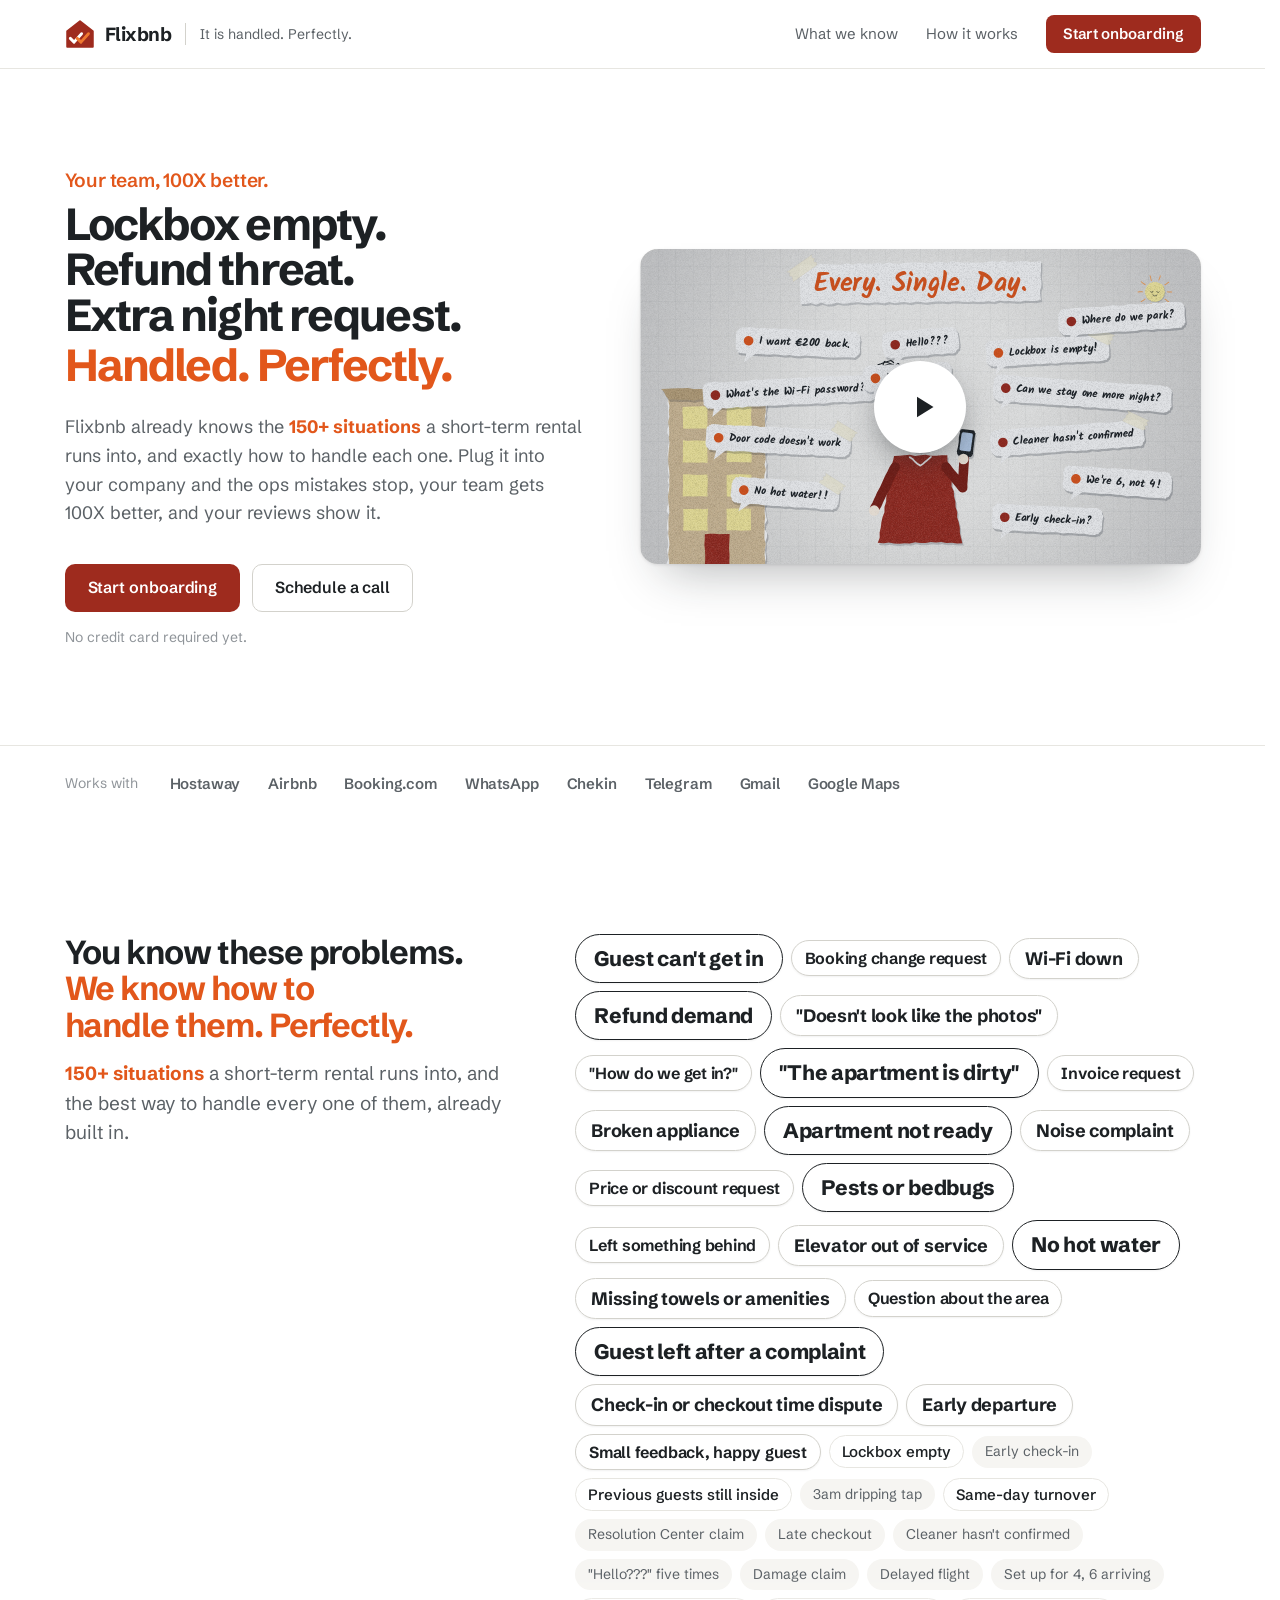
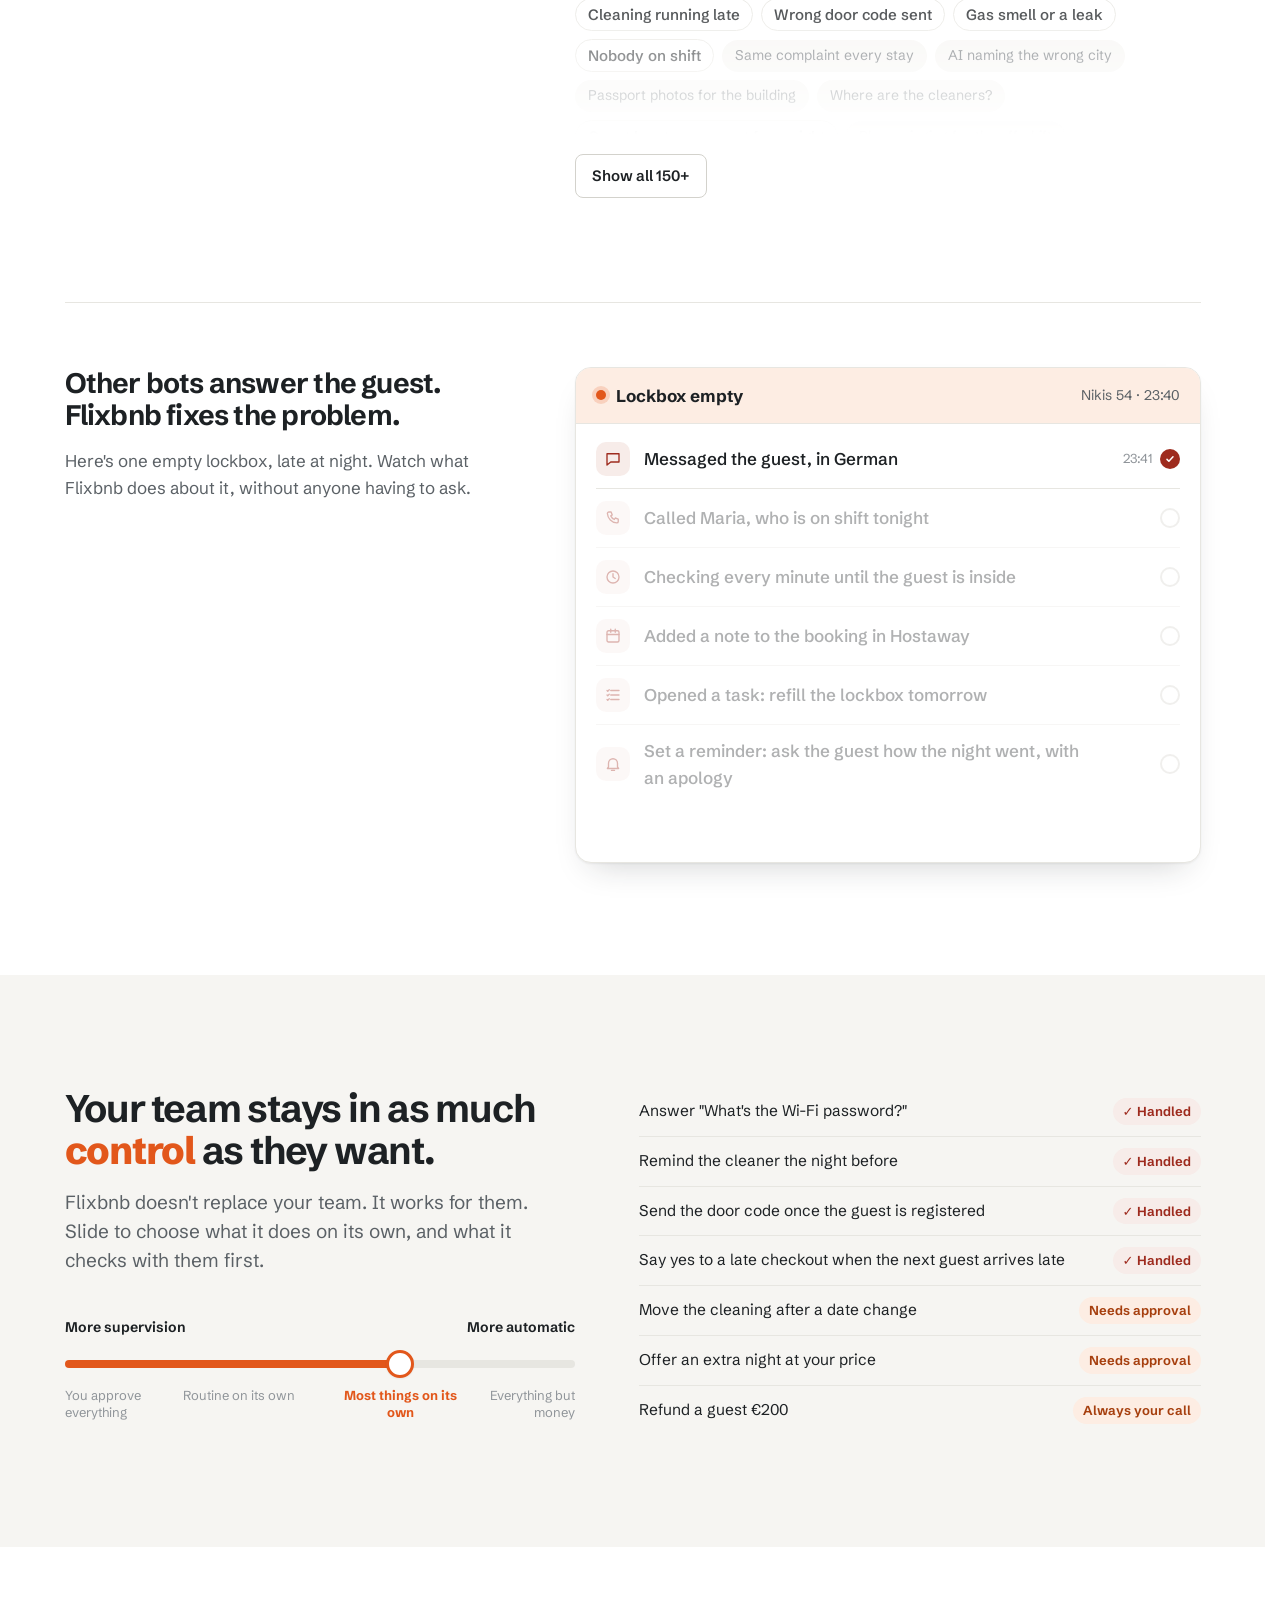
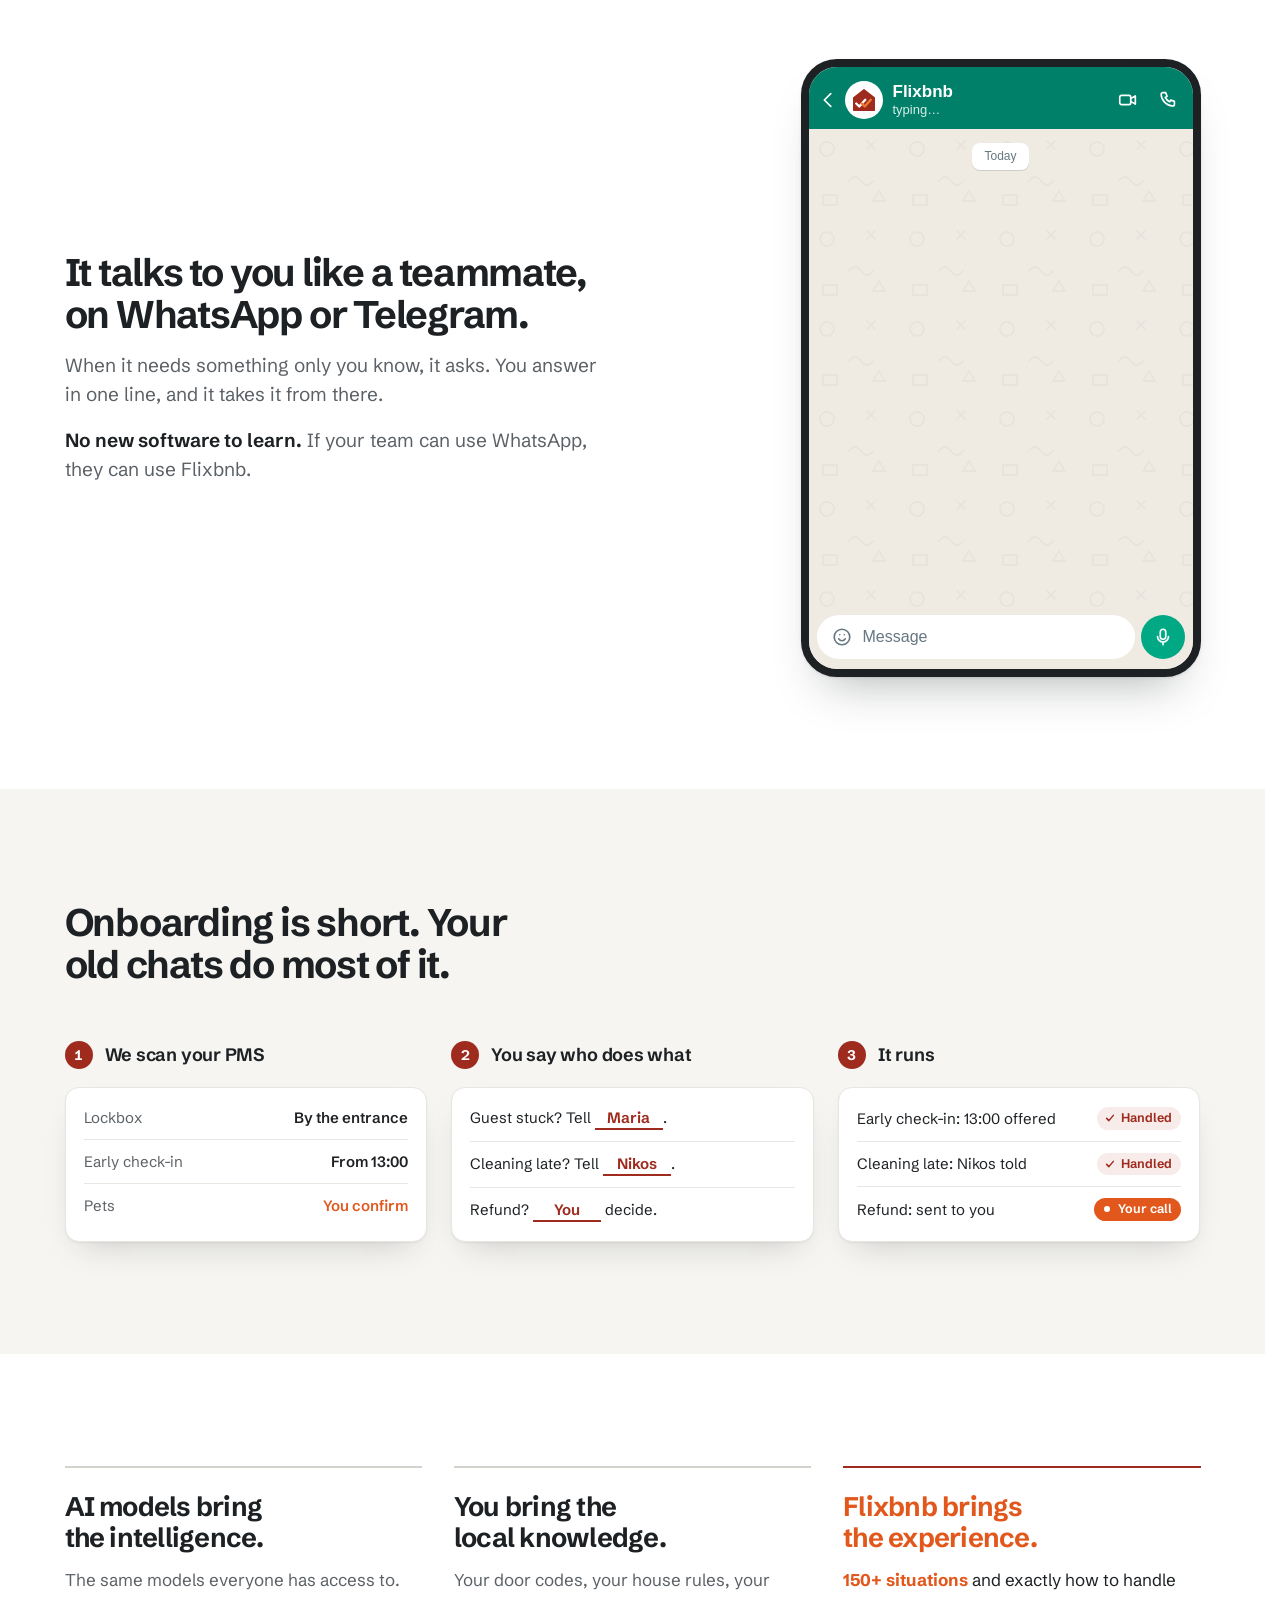
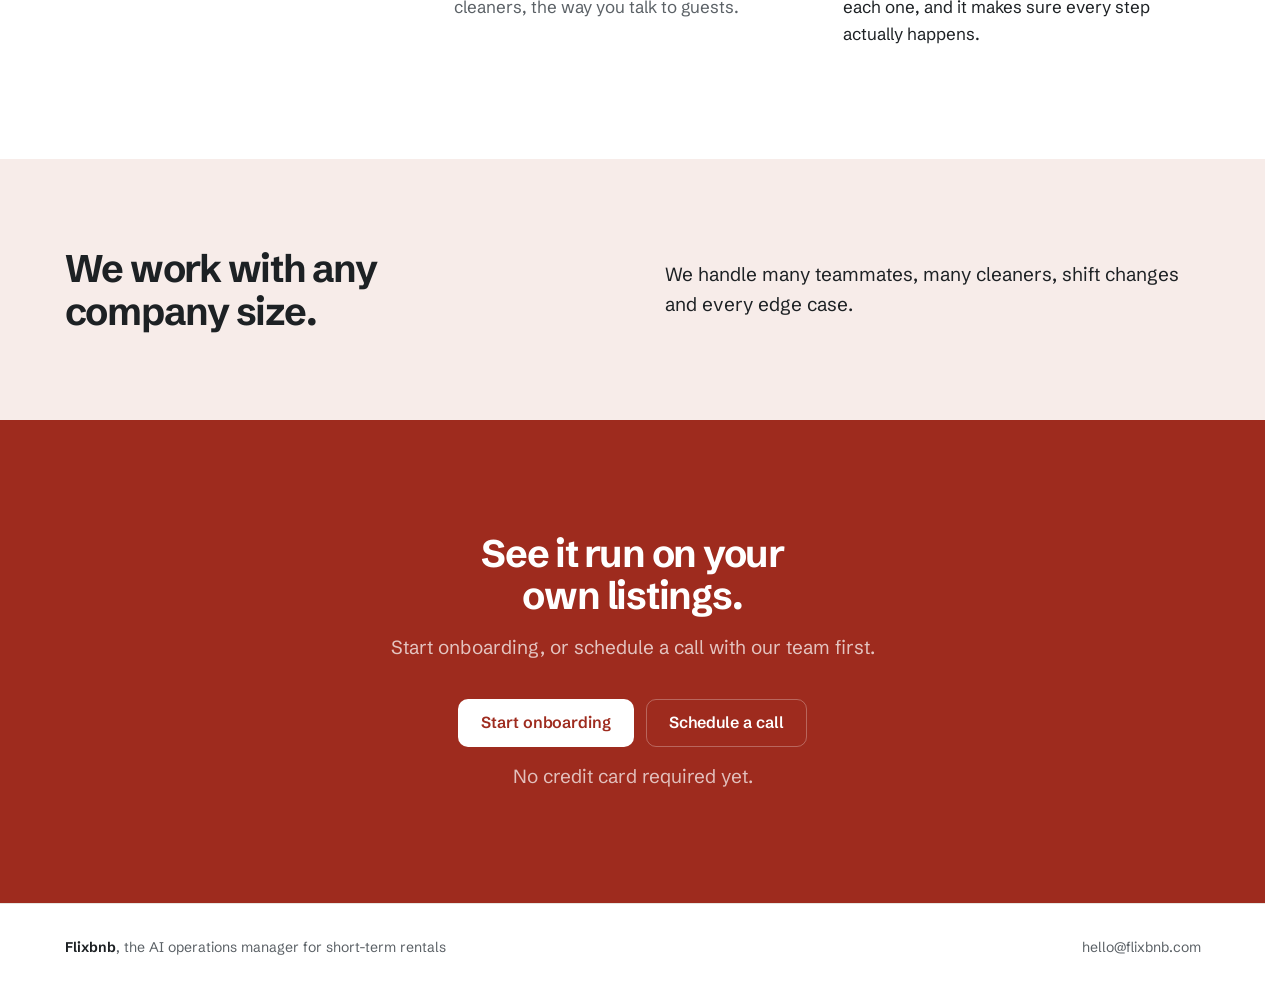
==== index.html @ 18383461 "Phones: Watch the 1-minute video pill above the headline; tighter top; red ticks Co-Authored-By: Cla" ====
<!DOCTYPE html>
<html lang="en">
<head>
  <meta charset="UTF-8" />
  <meta name="viewport" content="width=device-width, initial-scale=1.0" />
  <title>Flixbnb · The AI Operations Manager for Short-Term Rentals</title>
  <meta name="description" content="Flixbnb is the AI operations manager for short-term rentals. Connected to your guests, your staff and your PMS, it knows how to run a short-term rental business and leaves your team only the decisions." />

  <link rel="preconnect" href="https://fonts.googleapis.com" />
  <link rel="preconnect" href="https://fonts.gstatic.com" crossorigin />
  <link href="https://fonts.googleapis.com/css2?family=Kalam:wght@400;700&family=Schibsted+Grotesk:wght@400..800&display=swap" rel="stylesheet" />

  <link rel="icon" type="image/svg+xml" href="favicon.svg?v=2" />
  <link rel="icon" type="image/png" sizes="32x32" href="favicon-32.png?v=2" />
  <link rel="icon" type="image/png" sizes="192x192" href="icon-192.png?v=2" />
  <link rel="apple-touch-icon" href="apple-touch-icon.png?v=2" />
  <link rel="stylesheet" href="styles.css" />
</head>
<body>

  <!-- NAV -->
  <header class="nav">
    <div class="wrap">
      <a href="#top" class="brand">
        <svg class="brand-mark" viewBox="0 0 48 48" aria-hidden="true"><path d="M24 3.5 L44.5 19.5 L44.5 44.5 L3.5 44.5 L3.5 19.5 Z" fill="#9E2B1E" stroke="#9E2B1E" stroke-width="3" stroke-linejoin="round"/><path d="M8.5 31 L14.5 37 L26.5 23.5" fill="none" stroke="#fff" stroke-width="4.6" stroke-linecap="round" stroke-linejoin="round"/><path d="M19.5 31 L25.5 37 L37.5 23.5" fill="none" stroke="#F0782F" stroke-width="4.6" stroke-linecap="round" stroke-linejoin="round"/></svg>
        <span class="brand-name">Flixbnb</span>
        <span class="brand-line">It is handled. Perfectly.</span>
      </a>
      <nav class="nav-links" aria-label="Primary">
        <a href="#knows">What we know</a>
        <a href="#setup">How it works</a>
        <a href="mailto:hello@flixbnb.com?subject=Start%20onboarding" class="btn btn-small" data-lead="onboarding">Start onboarding</a>
      </nav>
    </div>
  </header>

  <main>

    <!-- HERO -->
    <section class="hero" id="top">
      <div class="wrap hero-grid">
        <div class="hero-copy">
          <a class="video-cue" href="#film"><span class="video-cue-play" aria-hidden="true"><svg viewBox="0 0 24 24"><path d="M9 6.5v11L18 12z"/></svg></span>Watch the 1-minute video</a>
          <p class="kicker">Your team, 100X better.</p>
          <h1><span class="line">Lockbox empty.</span> <span class="line">Refund threat.</span> <span class="line">Extra night request.</span> <span class="h1-you">Handled. Perfectly.</span></h1>
          <p class="lede">Flixbnb already knows the <strong class="hl">150+ situations</strong> a short-term rental runs into, and exactly how to handle each one. Plug it into your company and the ops mistakes stop, your team gets 100X better, and your reviews show it.</p>
          <div class="actions">
            <a href="mailto:hello@flixbnb.com?subject=Start%20onboarding" class="btn" data-lead="onboarding">Start onboarding</a>
            <a href="mailto:hello@flixbnb.com?subject=Schedule%20a%20call" class="btn btn-ghost" data-lead="call">Schedule a call</a>
          </div>
          <p class="cta-note">No credit card required yet.</p>
        </div>

        <div class="hero-film" id="film">
          <div class="film" data-state="idle" aria-describedby="film-story">
            <canvas aria-hidden="true"></canvas>
            <button type="button" class="film-play" aria-label="Play the film, with sound">
              <svg viewBox="0 0 24 24" aria-hidden="true"><path d="M8 5.2v13.6L19 12z" /></svg>
            </button>
            <div class="film-bar">
              <button type="button" class="film-btn film-toggle" aria-label="Pause">
                <svg class="i-pause" viewBox="0 0 24 24" aria-hidden="true"><path d="M8 5v14M16 5v14" /></svg>
                <svg class="i-play" viewBox="0 0 24 24" aria-hidden="true"><path d="M8 5.2v13.6L19 12z" /></svg>
              </button>
              <input class="film-seek" type="range" min="0" max="52" step="0.05" value="0" aria-label="Position in the film" />
              <button type="button" class="film-btn film-mute" aria-pressed="false" aria-label="Mute">
                <svg class="i-sound" viewBox="0 0 24 24" aria-hidden="true"><path d="M4 9.5h3.5L12 6v12l-4.5-3.5H4zM15.5 9a4 4 0 0 1 0 6M18 6.5a7.5 7.5 0 0 1 0 11" /></svg>
                <svg class="i-muted" viewBox="0 0 24 24" aria-hidden="true"><path d="M4 9.5h3.5L12 6v12l-4.5-3.5H4zM16 9.5l5 5M21 9.5l-5 5" /></svg>
              </button>
              <button type="button" class="film-btn film-full" aria-label="Full screen">
                <svg viewBox="0 0 24 24" aria-hidden="true"><path d="M4 9V4h5M15 4h5v5M20 15v5h-5M9 20H4v-5" /></svg>
              </button>
            </div>
          </div>
          <p class="visually-hidden" id="film-story">The film: running short-term rentals, every single day, a host is buried in guest messages, from an empty lockbox to a refund demand, then in 150+ sticky notes of everything a rental runs into. The page rips open on Flixbnb, connected to your guests, your team and your PMS. A yellow checklist gets ticked: lockbox empty, extra night request, cleaner running late, same-day turnover and a wrong door code are all handled, and only the €200 refund comes to you. In a chat, Flixbnb asks where the fuse box is, gets a one-line answer, and reports the power is back. Your team gets 100X better. Lockbox empty. Refund threat. Extra night request. Handled. flixbnb.com.</p>
        </div>
      </div>
      <div class="hero-foot">
        <div class="wrap">
          <p class="hero-foot-lbl">Works with</p>
          <ul class="connectors" aria-label="Works with">
            <li>Hostaway</li>
            <li>Airbnb</li>
            <li>Booking.com</li>
            <li>WhatsApp</li>
            <li>Chekin</li>
            <li>Telegram</li>
            <li>Gmail</li>
            <li>Google Maps</li>
          </ul>
        </div>
      </div>
    </section>

    <!-- YOU KNOW THESE PROBLEMS. WE KNOW THE ANSWERS. -->
    <section class="section knows" id="knows">
      <div class="wrap">
        <div class="knows-grid">
          <div class="knows-head">
            <h2><span class="line">You know these problems.</span> <span class="line h2-answer">We know how to handle them. Perfectly.</span></h2>
            <p class="lede"><strong class="hl">150+ situations</strong> a short-term rental runs into, and the best way to handle every one of them, already built in.</p>
          </div>
          <div class="cloud-wrap">
            <ul class="cloud" id="cloud" aria-label="Situations Flixbnb knows how to handle">
            <li class="k1">Guest can't get in</li>
            <li class="k3">Booking change request</li>
            <li class="k2">Wi-Fi down</li>
            <li class="k1">Refund demand</li>
            <li class="k2">"Doesn't look like the photos"</li>
            <li class="k3">"How do we get in?"</li>
            <li class="k1">"The apartment is dirty"</li>
            <li class="k3">Invoice request</li>
            <li class="k2">Broken appliance</li>
            <li class="k1">Apartment not ready</li>
            <li class="k2">Noise complaint</li>
            <li class="k3">Price or discount request</li>
            <li class="k1">Pests or bedbugs</li>
            <li class="k3">Left something behind</li>
            <li class="k2">Elevator out of service</li>
            <li class="k1">No hot water</li>
            <li class="k2">Missing towels or amenities</li>
            <li class="k3">Question about the area</li>
            <li class="k1">Guest left after a complaint</li>
            <li class="k2">Check-in or checkout time dispute</li>
            <li class="k2">Early departure</li>
            <li class="k3">Small feedback, happy guest</li>
            <li class="b-l">Lockbox empty</li>
            <li>Early check-in</li>
            <li class="b-l">Previous guests still inside</li>
            <li>3am dripping tap</li>
            <li class="b-l">Same-day turnover</li>
            <li>Resolution Center claim</li>
            <li>Late checkout</li>
            <li>Cleaner hasn't confirmed</li>
            <li>"Hello???" five times</li>
            <li>Damage claim</li>
            <li>Delayed flight</li>
            <li>Set up for 4, 6 arriving</li>
            <li class="b-l">Cleaning running late</li>
            <li class="b-l">Wrong door code sent</li>
            <li class="b-l">Gas smell or a leak</li>
            <li class="b-l">Nobody on shift</li>
            <li>Same complaint every stay</li>
            <li>AI naming the wrong city</li>
            <li>Passport photos for the building</li>
            <li>Where are the cleaners?</li>
            <li class="b-l">Guest has to move out for a night</li>
            <li>Phone ringing for the off-shift</li>
            <li>Unknown caller</li>
            <li>When the AI breaks</li>
            <li class="b-l">Platform support deadline</li>
            <li>Crib or high chair request</li>
            <li>Date change through Booking.com</li>
            <li>"What time do they arrive?"</li>
            <li>Owner approval needed</li>
            <li>Robotic messages</li>
            <li>Cancelled, but plans still running</li>
            <li>"Is this WhatsApp a scam?"</li>
            <li>AI repeating a mistake</li>
            <li>Extending the stay</li>
            <li>Crib or sofa bed forgotten</li>
            <li>New cleaner can't find the place</li>
            <li class="b-l">Booking went pending and back</li>
            <li>AC not working</li>
            <li>"Fixed", but still broken</li>
            <li>Bags after checkout</li>
            <li>One-night stays quietly blocked</li>
            <li>Guest never read the instructions</li>
            <li>Staff locked out of the app</li>
            <li>Old food in the fridge</li>
            <li>Which cleaner causes complaints</li>
            <li>Forgotten checkout time</li>
            <li>WhatsApp failing silently</li>
            <li>Unhappy guest who stays quiet</li>
            <li>Old Wi-Fi password in the listing</li>
            <li>Key taken from the lockbox</li>
            <li>AI stuck, nobody knows why</li>
            <li>Booking ID inside a photo</li>
            <li>Agreeing a repair time</li>
            <li class="b-l">Cleaner walks in on the guest</li>
            <li>Complaint to Booking.com</li>
            <li>Repair with the guest inside</li>
            <li>Message from an unknown number</li>
            <li>Questions before booking</li>
            <li>Replying to a bad review</li>
            <li>Booking changed after cleaning was set</li>
            <li>Confusing staff messages</li>
            <li>Too many alerts</li>
            <li>Task nobody picked up</li>
            <li>Reviews only from happy guests</li>
            <li>Guest writes in another language</li>
            <li>Approved message changed</li>
            <li>New door code nobody updated</li>
            <li class="b-l">Late-night arrival, nobody around</li>
            <li>Check-in link won't open</li>
            <li>Unanswered staff messages</li>
            <li>Question hidden in a "thanks"</li>
            <li>Photos in Booking.com chat</li>
            <li>Midnight arrival, wrong night</li>
            <li>Free-cancellation request</li>
            <li>AI saying it did something it didn't</li>
            <li class="b-l">Guest can't find the key holder</li>
            <li class="b-l">Smart-lock app won't work</li>
            <li>Forgotten promise</li>
            <li>Restaurant tips and parking</li>
            <li>"Email me instead"</li>
            <li>Owner staying in their own place</li>
            <li>Guest not registered yet</li>
            <li>Cleaners who don't speak English</li>
            <li>Guest cancels mid-stay</li>
            <li class="b-l">Brown water from the tap</li>
            <li>Three messages instead of one</li>
            <li>Translation changing the meaning</li>
            <li>AI messages nobody checked</li>
            <li>"Ready" when it isn't</li>
            <li>Cleaning not marked as started</li>
            <li>Early departure, cleaner on the old time</li>
            <li>Open problem taken for "all good"</li>
            <li class="b-l">A real emergency</li>
            <li>Door code a week early</li>
            <li>How the apartment should look</li>
            <li>Paying back a refund</li>
            <li class="b-l">Cleaner at the door too early</li>
            <li class="b-l">No cleaner assigned</li>
            <li>How the stay really went</li>
            <li>Staff woken for nothing</li>
            <li>Second key request</li>
            <li>Technician no-show</li>
            <li>Internal note sent to a guest</li>
            <li>Guest not answering</li>
            <li>Reply sent too late</li>
            <li>Thanking every 5-star review</li>
            <li>Silence until arrival</li>
            <li>Haggling over the price</li>
            <li>Message never sent</li>
            <li>"Nobody cleaned during our stay"</li>
            <li>AI assuming the guest read it</li>
            <li class="b-l">Emergency missed, system down</li>
            <li>Unknown arrival time</li>
            <li>AI inventing a policy</li>
            <li>Paying later, in cash</li>
            <li>Key not returned</li>
            <li>Offering something for a review</li>
            <li>Late checkout approved by mistake</li>
            <li>Extension: clean or not?</li>
            <li class="b-l">Key locked inside</li>
            <li>"Will someone meet us?"</li>
            <li>Unpaid direct booking</li>
            <li>Owner's late cleaning request</li>
            <li>Entry details before registration</li>
            <li>Smart-lock invite without an email</li>
            <li>Same job sent twice</li>
            <li>Small problem at 2am</li>
            <li>AI approving a refund</li>
            <li>Extra guests</li>
            <li>First-night problem nobody reported</li>
            <li>Over-cautious AI</li>
            <li>Forgotten discount</li>
            <li>Damage "seen" in an innocent photo</li>
            <li>Parking after checkout</li>
            <li>Defect that can wait</li>
            <li>Saying too much in a dispute</li>
            <li>Lost platform support emails</li>
            </ul>
            <button type="button" class="cloud-more" aria-controls="cloud" aria-expanded="true" hidden>Show all 150+</button>
          </div>
        </div>

        <div class="answers">
          <div class="answers-head">
            <h3>Other bots answer the guest. Flixbnb fixes the problem.</h3>
            <p class="answers-example">Here's one empty lockbox, late at night. Watch what Flixbnb does about it, without anyone having to ask.</p>
          </div>
          <figure class="actlog" aria-label="Example: what Flixbnb does about an empty lockbox">
            <div class="actlog-head"><span class="actlog-alert" aria-hidden="true"></span><b>Lockbox empty</b><span>Nikis 54 · 23:40</span></div>
            <ol class="actlog-list">
              <li class="act"><span class="act-ico"><svg viewBox="0 0 24 24" aria-hidden="true"><path d="M4 5h16v11H9l-5 4z"/></svg></span><span class="act-what">Messaged the guest, in German</span><span class="act-st"><span class="act-time">23:41</span></span></li>
              <li class="act"><span class="act-ico"><svg viewBox="0 0 24 24" aria-hidden="true"><path d="M6.5 4h3l1.5 4-2 1.2a10 10 0 0 0 4.8 4.8L15 12l4 1.5v3A2 2 0 0 1 17 18.5 13.5 13.5 0 0 1 4.5 6 2 2 0 0 1 6.5 4z"/></svg></span><span class="act-what">Called Maria, who is on shift tonight</span><span class="act-st"><span class="act-time">23:41</span></span></li>
              <li class="act"><span class="act-ico"><svg viewBox="0 0 24 24" aria-hidden="true"><circle cx="12" cy="12" r="8"/><path d="M12 7.5V12l3 2"/></svg></span><span class="act-what">Checking every minute until the guest is inside</span><span class="act-st"><span class="act-time">23:52</span></span></li>
              <li class="act"><span class="act-ico"><svg viewBox="0 0 24 24" aria-hidden="true"><rect x="4" y="5" width="16" height="15" rx="2"/><path d="M4 10h16M9 3v4M15 3v4"/></svg></span><span class="act-what">Added a note to the booking in Hostaway</span><span class="act-st"><span class="act-time">23:53</span></span></li>
              <li class="act"><span class="act-ico"><svg viewBox="0 0 24 24" aria-hidden="true"><path d="M9 6h11M9 12h11M9 18h11M4 6l1 1 2-2M4 12l1 1 2-2M4 18l1 1 2-2"/></svg></span><span class="act-what">Opened a task: refill the lockbox tomorrow</span><span class="act-st"><span class="act-time">23:53</span></span></li>
              <li class="act"><span class="act-ico"><svg viewBox="0 0 24 24" aria-hidden="true"><path d="M6 16V11a6 6 0 0 1 12 0v5l1.5 2h-15zM10 20.5h4"/></svg></span><span class="act-what">Set a reminder: ask the guest how the night went, with an apology</span><span class="act-st"><span class="act-time">08:30</span></span></li>
            </ol>
            <div class="actlog-foot"><span class="actlog-done">✓ Handled.</span> Guest inside at 23:52.</div>
          </figure>
          <script>
            // The actions run one after another once the log is on screen: each one spins, then gets its tick.
            (function () {
              if (window.matchMedia('(prefers-reduced-motion: reduce)').matches) return;
              var log = document.querySelector('.actlog');
              var rows = Array.prototype.slice.call(log.querySelectorAll('.act'));
              log.classList.add('is-waiting');
              rows.forEach(function (r) { r.dataset.state = 'queued'; });
              function play() {
                var t = 400;
                rows.forEach(function (r, i) {
                  setTimeout(function () { r.dataset.state = 'running'; }, t);
                  t += i === 2 ? 2200 : 900;
                  setTimeout(function () { r.dataset.state = 'done'; }, t);
                  t += 150;
                });
                setTimeout(function () { log.classList.remove('is-waiting'); }, t + 200);
              }
              new IntersectionObserver(function (entries, obs) {
                if (!entries[0].isIntersecting) return;
                obs.disconnect();
                play();
              }, { threshold: 0.45 }).observe(log);
            })();
          </script>
        </div>
      </div>
    </section>

    <!-- CONTROL: your team decides what is handled on its own -->
    <section class="section native" id="native">
      <div class="wrap">
        <!-- Control: one slider decides what Flixbnb does on its own and what it checks with your team first -->
        <div class="control">
          <div class="control-head">
            <h2>Your team stays in as much <span class="h2-hl">control</span> as they want.</h2>
            <p>Flixbnb doesn't replace your team. It works for them. Slide to choose what it does on its own, and what it checks with them first.</p>
          </div>
          <div class="control-slider">
            <div class="control-ends" aria-hidden="true"><span>More supervision</span><span>More automatic</span></div>
            <input type="range" id="control-level" min="0" max="3" step="1" value="2" aria-label="How much Flixbnb does on its own" aria-valuetext="Most things on its own">
            <ol class="control-stops" aria-hidden="true">
              <li>You approve everything</li>
              <li>Routine on its own</li>
              <li>Most things on its own</li>
              <li>Everything but money</li>
            </ol>
          </div>
          <ul class="control-list" aria-live="polite">
            <li data-at="1"><span class="control-what">Answer "What's the Wi-Fi password?"</span><span class="control-st"></span></li>
            <li data-at="1"><span class="control-what">Remind the cleaner the night before</span><span class="control-st"></span></li>
            <li data-at="2"><span class="control-what">Send the door code once the guest is registered</span><span class="control-st"></span></li>
            <li data-at="2"><span class="control-what">Say yes to a late checkout when the next guest arrives late</span><span class="control-st"></span></li>
            <li data-at="3"><span class="control-what">Move the cleaning after a date change</span><span class="control-st"></span></li>
            <li data-at="3"><span class="control-what">Offer an extra night at your price</span><span class="control-st"></span></li>
            <li data-at="9"><span class="control-what">Refund a guest €200</span><span class="control-st"></span></li>
          </ul>
        </div>
        <script>
          // The control slider: each task is handled on its own once the slider reaches its level; the rest go to your team.
          (function () {
            var range = document.getElementById('control-level');
            var items = Array.prototype.slice.call(document.querySelectorAll('.control-list li'));
            var stops = Array.prototype.slice.call(document.querySelectorAll('.control-stops li'));
            function update() {
              var v = +range.value;
              items.forEach(function (li) {
                var auto = v >= +li.dataset.at;
                li.dataset.state = auto ? 'auto' : 'you';
                li.querySelector('.control-st').textContent = auto ? 'Handled' : (li.dataset.at === '9' ? 'Always your call' : 'Needs approval');
              });
              stops.forEach(function (s, i) { s.classList.toggle('is-on', i === v); });
              range.setAttribute('aria-valuetext', stops[v].textContent);
              range.style.setProperty('--fill', (v / 3 * 100) + '%');
            }
            range.addEventListener('input', update);
            stops.forEach(function (st, i) { st.addEventListener('click', function () { range.value = i; update(); }); });
            update();
          })();
        </script>
      </div>
    </section>

    <!-- IT WORKS IN CHAT: WHATSAPP OR TELEGRAM -->
    <section class="section in-chat" id="chat">
      <div class="wrap chat-grid">
        <div>
          <h2>It talks to you like a teammate, on WhatsApp or Telegram.</h2>
          <p class="lede">When it needs something only you know, it asks. You answer in one line, and it takes it from there.</p>
          <p class="lede no-app"><strong>No new software to learn.</strong> If your team can use WhatsApp, they can use Flixbnb.</p>
        </div>
        <figure class="chat wa" aria-label="Example WhatsApp chat with Flixbnb">
          <div class="wa-head">
            <svg class="wa-ico" viewBox="0 0 24 24" aria-hidden="true"><path d="M15 5l-7 7 7 7"/></svg>
            <span class="chat-avatar" aria-hidden="true"><img src="favicon.svg" alt=""></span>
            <span class="wa-who"><span class="chat-name">Flixbnb</span><span class="wa-status"><span class="wa-online">online</span><span class="wa-typing">typing…</span></span></span>
            <svg class="wa-ico" viewBox="0 0 24 24" aria-hidden="true"><rect x="3" y="7" width="12" height="10" rx="2"/><path d="M15 10.5l5-3v9l-5-3"/></svg>
            <svg class="wa-ico" viewBox="0 0 24 24" aria-hidden="true"><path d="M6.5 4h3l1.5 4-2 1.2a10 10 0 0 0 4.8 4.8L15 12l4 1.5v3A2 2 0 0 1 17 18.5 13.5 13.5 0 0 1 4.5 6 2 2 0 0 1 6.5 4z"/></svg>
          </div>
          <ol class="chat-msgs">
            <li class="wa-day" aria-hidden="true"><span>Today</span></li>
            <li class="msg from-bot"><div class="bubble"><span class="sender">Flixbnb</span><p>The electricity in Nikis 54 is out. Where's the fuse box, so I can tell the guest to check it?</p><time>14:32</time></div></li>
            <li class="msg from-you"><div class="bubble"><span class="sender">Your team</span><p>Behind the curtain, left of the shower door.</p><time>14:33 <svg class="wa-read" viewBox="0 0 18 11" aria-label="read"><path d="M1 6l3 3 6.5-7.5M7.5 8.6L8 9l6.5-7.5"/></svg></time></div></li>
            <li class="msg from-bot"><div class="bubble"><span class="sender">Flixbnb</span><p>Got it. Telling the guest now. I'll check in with them in about 15 minutes to make sure it's OK, and update you if more help is needed.</p><time>14:33</time></div></li>
            <li class="chat-gap"><span>15 minutes later</span></li>
            <li class="msg from-bot"><div class="bubble"><span class="sender">Flixbnb</span><p>Power's back, the guest is all good ✅</p><time>14:48</time></div></li>
          </ol>
          <div class="wa-foot" aria-hidden="true">
            <span class="wa-input"><svg class="wa-ico" viewBox="0 0 24 24"><circle cx="12" cy="12" r="8.5"/><path d="M8.5 14a4 4 0 0 0 7 0M9.5 9.5h.01M14.5 9.5h.01"/></svg>Message</span>
            <span class="wa-mic"><svg viewBox="0 0 24 24"><rect x="9" y="3.5" width="6" height="11" rx="3"/><path d="M6 11.5a6 6 0 0 0 12 0M12 17.5v3"/></svg></span>
          </div>
        </figure>
        <script>
          // The chat plays out once it's on screen, the way WhatsApp shows it: "typing…" under the name, then the message.
          (function () {
            if (window.matchMedia('(prefers-reduced-motion: reduce)').matches) return;
            var chat = document.querySelector('.chat');
            var msgs = Array.prototype.slice.call(chat.querySelectorAll('.chat-msgs > li:not(.wa-day)'));
            msgs.forEach(function (m) { m.dataset.state = 'wait'; });
            function play() {
              var t = 300;
              msgs.forEach(function (m) {
                if (m.classList.contains('from-bot')) {
                  setTimeout(function () { chat.classList.add('is-typing'); }, t);
                  t += 1400;
                } else {
                  t += 900;
                }
                setTimeout(function () { chat.classList.remove('is-typing'); m.dataset.state = 'shown'; }, t);
                t += 700;
              });
            }
            new IntersectionObserver(function (entries, obs) {
              if (!entries[0].isIntersecting) return;
              obs.disconnect();
              play();
            }, { threshold: 0.5 }).observe(chat);
          })();
        </script>
      </div>
    </section>

    <!-- ONBOARDING -->
    <section class="section setup" id="setup">
      <div class="wrap">
        <h2>Onboarding is short. Your old chats do most of it.</h2>

        <ol class="steps">
          <li>
            <h3>We scan your PMS</h3>
            <dl class="demo facts" aria-label="Example: what the scan finds">
              <div><dt>Lockbox</dt><dd>By the entrance</dd></div>
              <div><dt>Early check-in</dt><dd>From 13:00</dd></div>
              <div class="ask"><dt>Pets</dt><dd>You confirm</dd></div>
            </dl>
          </li>
          <li>
            <h3>You say who does what</h3>
            <div class="demo who" aria-label="Example: who does what">
              <p>Guest stuck? Tell <span class="blank">Maria</span>.</p>
              <p>Cleaning late? Tell <span class="blank">Nikos</span>.</p>
              <p>Refund? <span class="blank">You</span> decide.</p>
            </div>
          </li>
          <li>
            <h3>It runs</h3>
            <ul class="demo runs" aria-label="Example: it runs">
              <li><span>Early check-in: 13:00 offered</span><span class="tag tag-done">Handled</span></li>
              <li><span>Cleaning late: Nikos told</span><span class="tag tag-done">Handled</span></li>
              <li><span>Refund: sent to you</span><span class="tag tag-you">Your call</span></li>
            </ul>
          </li>
        </ol>
      </div>
    </section>

    <!-- THE THREE PARTS -->
    <section class="section parts">
      <div class="wrap">
        <h2 class="visually-hidden">How it fits together</h2>
        <div class="parts-grid">
          <div class="part">
            <p class="part-line">AI models bring the intelligence.</p>
            <p class="part-note">The same models everyone has access to.</p>
          </div>
          <div class="part">
            <p class="part-line">You bring the local knowledge.</p>
            <p class="part-note">Your door codes, your house rules, your cleaners, the way you talk to guests.</p>
          </div>
          <div class="part part-us">
            <p class="part-line">Flixbnb brings the experience.</p>
            <p class="part-note"><strong class="hl">150+ situations</strong> and exactly how to handle each one, and it makes sure every step actually happens.</p>
          </div>
        </div>
      </div>
    </section>

    <!-- SIZES -->
    <section class="section sizes" id="sizes">
      <div class="wrap sizes-grid">
        <h2>We work with any company size.</h2>
        <p class="lede">We handle many teammates, many cleaners, shift changes and <span class="nowrap">every edge case.</span></p>
      </div>
    </section>

    <!-- TALK -->
    <section class="section talk on-dark" id="talk">
      <div class="wrap">
        <h2>See it run on your own listings.</h2>
        <p>Start onboarding, or schedule a call with our team first.</p>
        <div class="actions">
          <a href="mailto:hello@flixbnb.com?subject=Start%20onboarding" class="btn" data-lead="onboarding">Start onboarding</a>
          <a href="mailto:hello@flixbnb.com?subject=Schedule%20a%20call" class="btn btn-ghost" data-lead="call">Schedule a call</a>
        </div>
        <p class="cta-note">No credit card required yet.</p>
      </div>
    </section>

  </main>

  <footer class="foot">
    <div class="wrap">
      <span><b>Flixbnb</b>, the AI operations manager for short-term rentals</span>
      <a href="mailto:hello@flixbnb.com">hello@flixbnb.com</a>
    </div>
  </footer>

  <!-- LEAD FORM: opened by every "Start onboarding" and "Schedule a call" button -->
  <dialog class="lead" id="lead" aria-labelledby="lead-title">
    <button type="button" class="lead-close" aria-label="Close" data-close>&times;</button>
    <form class="lead-form" novalidate>
      <h2 id="lead-title" class="lead-title">Start onboarding</h2>
      <p class="lead-sub">Leave your details and someone from our team will reach out within an hour.</p>
      <input type="hidden" name="request" value="onboarding" />
      <!-- Spam trap: people never see it, bots fill it in, and FormSubmit drops those -->
      <input type="text" name="_honey" class="visually-hidden" tabindex="-1" autocomplete="off" aria-hidden="true" />

      <label class="field">
        <span>Company name</span>
        <input type="text" name="company" autocomplete="organization" required autofocus />
      </label>
      <label class="field">
        <span>Email</span>
        <input type="email" name="email" autocomplete="email" required />
      </label>
      <label class="field">
        <span>Phone</span>
        <input type="tel" name="phone" autocomplete="tel" inputmode="tel" required />
      </label>

      <p class="lead-error" role="alert" hidden></p>
      <button type="submit" class="btn lead-submit">Start onboarding</button>
      <p class="lead-note">No credit card required yet.</p>
    </form>

    <div class="lead-done" hidden>
      <span class="lead-done-icon" aria-hidden="true"></span>
      <h2 class="lead-title" tabindex="-1">Thanks, we got it.</h2>
      <p class="lead-sub">Someone from our team will reach out within an hour.</p>
      <button type="button" class="btn btn-ghost lead-ok" data-close>Close</button>
    </div>
  </dialog>

  <script src="script.js" defer></script>
  <script src="film.js" defer></script>
</body>
</html>
---- styles.css ----
/* ============================================================
   Flixbnb · The AI operations manager for short-term rentals
   Palette: white · charcoal · cabin red (brand, handled) · Fiskars orange (your call)
   Type: Schibsted Grotesk, one family; weight does the work
   Depth: only the product mock-ups (checklist, step examples, chat) are raised
   ============================================================ */

:root {
  /* Nordic: white paper, charcoal ink, cabin red (punamulta) as the brand, Fiskars orange for what needs you */
  --charcoal:    #1D2124;
  --white:       #FFFFFF;
  --wash:        #F6F5F2;
  --ink:         #1D2124;
  --ink-soft:    #5B6166;
  --ink-faint:   #8F9499;
  --line:        #E7E6E1;
  --line-strong: #D3D2CC;
  --red:         #9E2B1E;   /* brand: Finnish cabin red */
  --red-deep:    #7E2016;
  --red-pale:    #F7ECE9;
  --handled:       #9E2B1E; /* handled */
  --handled-pale:  #F7ECE9;
  --handled-light: #F3B4A6; /* handled, on red */
  --orange:      #E2571B;   /* Fiskars orange: what needs your call */
  --orange-pale: #FDEDE3;

  --shadow-sm: 0 1px 2px rgba(29, 33, 36, 0.06);
  --shadow:    0 1px 2px rgba(29, 33, 36, 0.06), 0 16px 32px -16px rgba(29, 33, 36, 0.22);
  --shadow-lg: 0 1px 3px rgba(29, 33, 36, 0.1), 0 28px 48px -24px rgba(29, 33, 36, 0.35);

  --check: url("data:image/svg+xml,%3Csvg xmlns='http://www.w3.org/2000/svg' viewBox='0 0 16 16'%3E%3Cpath d='M3.5 8.5l3 3 6-7' fill='none' stroke='%23000' stroke-width='2' stroke-linecap='round' stroke-linejoin='round'/%3E%3C/svg%3E");

  --max: 1200px;
  --nav-h: 68px;
  --sans: "Schibsted Grotesk", -apple-system, system-ui, sans-serif;
}

* { box-sizing: border-box; margin: 0; padding: 0; }

html { scroll-behavior: smooth; scrollbar-gutter: stable; }
@media (prefers-reduced-motion: reduce) { html { scroll-behavior: auto; } }
section[id] { scroll-margin-top: var(--nav-h); }

body {
  font-family: var(--sans);
  font-size: 1.0625rem;
  line-height: 1.6;
  color: var(--ink);
  background: var(--white);
  -webkit-font-smoothing: antialiased;
  text-rendering: optimizeLegibility;
}

a { color: inherit; }

:focus-visible {
  outline: 2px solid var(--red);
  outline-offset: 3px;
  border-radius: 6px;
}
.on-dark :focus-visible { outline-color: var(--white); }

.wrap {
  max-width: var(--max);
  margin: 0 auto;
  padding: 0 32px;
}

.nowrap { white-space: nowrap; }

.visually-hidden {
  position: absolute;
  width: 1px; height: 1px;
  overflow: hidden;
  clip: rect(0 0 0 0);
  white-space: nowrap;
}

/* Draft only: numbers we still have to calculate */
.ph {
  border-bottom: 2px dashed currentColor;
  padding: 0 0.04em;
}

/* ───────────── Type ───────────── */
h2 {
  font-size: clamp(1.875rem, 3vw, 2.625rem);
  line-height: 1.1;
  letter-spacing: -0.032em;
  font-weight: 680;
  max-width: 22ch;
  text-wrap: balance;
}
h3 {
  font-size: 1.125rem;
  line-height: 1.3;
  letter-spacing: -0.012em;
  font-weight: 650;
}
.lede {
  margin-top: 16px;
  font-size: 1.1875rem;
  line-height: 1.55;
  color: var(--ink-soft);
  max-width: 34em;
  text-wrap: pretty;
}

/* ───────────── Buttons ───────────── */
.btn {
  display: inline-flex;
  align-items: center;
  justify-content: center;
  min-height: 48px;
  padding: 0 22px;
  border: 1px solid transparent;
  border-radius: 10px;
  background: var(--red);
  color: var(--white);
  font-weight: 600;
  font-size: 1rem;
  letter-spacing: -0.005em;
  text-decoration: none;
  transition: background-color 0.15s, border-color 0.15s;
}
.btn:hover { background: var(--red-deep); }

.on-dark .btn { background: var(--white); color: var(--red); }
.on-dark .btn:hover { background: var(--red-pale); }

.btn-ghost,
.on-dark .btn-ghost {
  background: transparent;
  color: inherit;
  border-color: var(--line-strong);
}
.on-dark .btn-ghost { border-color: rgba(255, 255, 255, 0.28); }
.btn-ghost:hover { background: var(--wash); }
.on-dark .btn-ghost:hover { background: rgba(255, 255, 255, 0.08); border-color: rgba(255, 255, 255, 0.5); }

.btn-small { min-height: 38px; padding: 0 16px; font-size: 0.9375rem; border-radius: 8px; }

.actions {
  margin-top: 36px;
  display: flex;
  flex-wrap: wrap;
  align-items: center;
  gap: 12px;
}
.cta-note {
  margin-top: 14px;
  font-size: 0.875rem;
  color: var(--ink-faint);
}
.on-dark .cta-note { color: rgba(255, 255, 255, 0.7); }

/* ───────────── Nav ───────────── */
.nav {
  position: sticky;
  top: 0;
  z-index: 10;
  color: var(--ink);
  background: rgba(255, 255, 255, 0.94);
  backdrop-filter: saturate(1.4) blur(10px);
  border-bottom: 1px solid var(--line);
}
.nav .wrap {
  display: flex;
  align-items: center;
  justify-content: space-between;
  gap: 24px;
  height: var(--nav-h);
}
.brand {
  display: flex;
  align-items: center;
  gap: 10px;
  text-decoration: none;
}
.brand-mark {
  display: block;
  flex: none;
  width: 30px;
  height: 30px;
}
.brand-name { font-weight: 700; font-size: 1.1875rem; letter-spacing: -0.025em; }
.brand-line {
  margin-left: 4px;
  padding-left: 14px;
  border-left: 1px solid var(--line-strong);
  font-size: 0.875rem;
  color: var(--ink-soft);
}

.nav-links { display: flex; align-items: center; gap: 28px; font-size: 0.9375rem; }
.nav-links a:not(.btn) { text-decoration: none; color: var(--ink-soft); transition: color 0.15s; }
.nav-links a:not(.btn):hover { color: var(--ink); }

/* ───────────── Hero ───────────── */
.hero {
  background: var(--white);
  color: var(--ink);
  padding-top: 96px;
  overflow-x: clip;
}
.hero-grid {
  display: grid;
  grid-template-columns: minmax(0, 1fr) minmax(0, 1.08fr);
  gap: 56px;
  align-items: center;
  padding-bottom: 96px;
}
.hero h1 {
  font-size: clamp(2.25rem, 3.5vw, 3.375rem);
  line-height: 1.02;
  letter-spacing: -0.042em;
  font-weight: 720;
}
.hero .kicker {
  margin-bottom: 6px;
  font-size: clamp(1.0625rem, 1.5vw, 1.25rem);
  font-weight: 600;
  letter-spacing: -0.01em;
  color: var(--orange);
}
/* Phones only: the film sits below the text, so point to it from the top */
.video-cue { display: none; }
@media (max-width: 900px) {
  .video-cue {
    display: flex;
    width: fit-content;
    align-items: center;
    gap: 8px;
    margin: 0 auto 22px;
    padding: 6px 14px 6px 6px;
    border: 1px solid var(--line);
    border-radius: 999px;
    background: var(--white);
    box-shadow: var(--shadow-sm);
    font-size: 0.875rem;
    font-weight: 650;
    color: var(--ink);
    text-decoration: none;
  }
  .video-cue-play { display: grid; place-items: center; width: 24px; height: 24px; border-radius: 50%; background: var(--red); }
  .video-cue-play svg { width: 12px; height: 12px; fill: var(--white); }
}
.hero h1 .line { display: block; }
.h1-you { display: block; margin-top: 0.1em; color: var(--orange); }
.hl { color: var(--orange); font-weight: 700; }
.no-app strong { color: var(--ink); font-weight: 650; }
.hero .lede {
  margin-top: 24px;
  font-size: 1.125rem;
  line-height: 1.6;
  color: var(--ink-soft);
  max-width: 31em;
}

/* Works with: a quiet strip at the foot of the hero */
.hero-foot { border-top: 1px solid var(--line); }
.hero-foot .wrap {
  display: flex;
  flex-wrap: wrap;
  align-items: center;
  gap: 12px 32px;
  padding-top: 26px;
  padding-bottom: 26px;
}
.hero-foot-lbl { font-size: 0.875rem; color: var(--ink-faint); }
.connectors {
  list-style: none;
  display: flex;
  flex-wrap: wrap;
  gap: 10px 28px;
}
.connectors li {
  font-size: 0.9375rem;
  font-weight: 600;
  letter-spacing: -0.01em;
  color: var(--ink-soft);
}

/* Five handled, one decision: an old-school checklist on a yellow legal pad */
.sheet {
  --paper: #FCF1A0;
  --rule: rgba(58, 116, 196, 0.32);
  --margin-red: rgba(212, 70, 70, 0.6);
  --pencil: #26354F;
  position: relative;
  padding: 34px 24px 14px 72px;
  background: var(--paper);
  color: var(--pencil);
  border-radius: 2px 2px 4px 4px;
  box-shadow: var(--shadow-lg);
  transform: rotate(-1.2deg);
}
/* The glued top edge of the pad */
.sheet::before {
  content: "";
  position: absolute;
  top: 0; left: 0; right: 0;
  height: 16px;
  background: #E3CF6E;
  border-radius: 2px 2px 0 0;
  box-shadow: inset 0 -1px 0 rgba(0, 0, 0, 0.1);
}
/* The red double margin line */
.sheet::after {
  content: "";
  position: absolute;
  top: 16px; bottom: 0; left: 56px;
  width: 4px;
  border-left: 1.5px solid var(--margin-red);
  border-right: 1.5px solid var(--margin-red);
}

.cases { list-style: none; }
.case {
  position: relative;
  display: grid;
  grid-template-columns: minmax(0, 1fr) auto;
  gap: 14px;
  align-items: start;
  padding: 12px 0 9px;
  border-bottom: 1px solid var(--rule);
}
.case:last-child { border-bottom: 0; }

/* The tick box sits in the margin; the tick is drawn bigger than the box, like a real pen tick */
.box {
  position: absolute;
  left: -54px;
  top: 14px;
  width: 20px;
  height: 20px;
  border: 2px solid rgba(38, 53, 79, 0.75);
  border-radius: 3px;
}
.box::after {
  content: "";
  position: absolute;
  left: -2px; top: -10px;
  width: 28px; height: 28px;
  background: var(--handled);
  -webkit-mask: url("data:image/svg+xml,%3Csvg xmlns='http://www.w3.org/2000/svg' viewBox='0 0 28 28'%3E%3Cpath d='M4 16.5c2.2 1.6 4 3.6 5.6 6.2C13 15 17.5 8.4 25 3' fill='none' stroke='%23000' stroke-width='3.2' stroke-linecap='round' stroke-linejoin='round'/%3E%3C/svg%3E") center / contain no-repeat;
  mask: url("data:image/svg+xml,%3Csvg xmlns='http://www.w3.org/2000/svg' viewBox='0 0 28 28'%3E%3Cpath d='M4 16.5c2.2 1.6 4 3.6 5.6 6.2C13 15 17.5 8.4 25 3' fill='none' stroke='%23000' stroke-width='3.2' stroke-linecap='round' stroke-linejoin='round'/%3E%3C/svg%3E") center / contain no-repeat;
  transform: scale(0);
  transform-origin: 30% 80%;
  transition: transform 0.25s cubic-bezier(0.3, 1.6, 0.5, 1);
}
.case[data-state="done"] .box::after { transform: scale(1); }
.case[data-state="you"] .box { border-color: var(--orange); }

/* Handwriting */
.case-what {
  font-family: "Kalam", cursive;
  font-size: 1.125rem;
  font-weight: 400;
  line-height: 1.4;
}
.case[data-state="you"] .case-what { font-weight: 700; }
.case-call {
  margin-top: 2px;
  font-family: "Kalam", cursive;
  font-size: 1.125rem;
  font-weight: 700;
  line-height: 1.4;
  color: var(--orange);
  transition: opacity 0.4s;
}
.case[data-state="open"] .case-call { opacity: 0; }

/* Status pills: the hero checklist (.st) and the onboarding example (.tag) share one look */
.st,
.tag {
  display: inline-flex;
  align-items: center;
  gap: 5px;
  flex-shrink: 0;
  padding: 5px 9px 5px 7px;
  border-radius: 999px;
  font-size: 0.78125rem;
  font-weight: 650;
  line-height: 1;
  white-space: nowrap;
  transition: background-color 0.25s, color 0.25s;
}
.st::before,
.tag::before {
  content: "";
  flex-shrink: 0;
  width: 12px;
  height: 12px;
  background: currentColor;
}
.case[data-state="open"] .st { color: var(--ink-faint); background: var(--wash); }
.case[data-state="open"] .st::before {
  width: 8px; height: 8px; margin: 0 2px;
  background: none;
  border: 1.5px solid currentColor;
  border-radius: 50%;
}
.case[data-state="done"] .st,
.tag-done { color: var(--handled); background: var(--handled-pale); }
.case[data-state="done"] .st::before,
.tag-done::before {
  -webkit-mask: var(--check) center / contain no-repeat;
  mask: var(--check) center / contain no-repeat;
}
.case[data-state="you"] .st,
.tag-you { color: var(--white); background: var(--orange); }
.case[data-state="you"] .st::before,
.tag-you::before { width: 6px; height: 6px; margin: 0 3px; border-radius: 50%; }
.sheet .st { margin-top: 3px; }
.sheet .case[data-state="open"] .st { background: rgba(255, 255, 255, 0.45); }
.sheet .case[data-state="done"] .st { background: rgba(255, 255, 255, 0.55); }

/* ───────────── Sections ───────────── */
.section { padding: 112px 0; }

/* The film */
.hero-film { min-width: 0; scroll-margin-top: calc(var(--nav-h) + 16px); }
.hero-film .film { margin-top: 0; max-width: none; box-shadow: var(--shadow-lg); }
.film {
  position: relative;
  width: 100%;
  max-width: 1040px;
  margin-top: 40px;
  aspect-ratio: 16 / 9;
  border-radius: 18px;
  overflow: hidden;
  background: #F6F3EC;
  box-shadow: var(--shadow);
}
.film canvas { display: block; width: 100%; height: 100%; cursor: pointer; }
.film::after {
  content: "";
  position: absolute;
  inset: 0;
  background: rgba(11, 28, 52, 0.12);
  pointer-events: none;
  transition: opacity 0.25s;
}
.film[data-state="playing"]::after,
.film[data-state="paused"]::after { opacity: 0; }
.film-play {
  position: absolute;
  inset: 0;
  z-index: 1;
  display: grid;
  place-items: center;
  width: 92px;
  height: 92px;
  margin: auto;
  border: 0;
  border-radius: 50%;
  background: var(--white);
  color: var(--charcoal);
  box-shadow: 0 12px 32px -8px rgba(29, 33, 36, 0.55);
  cursor: pointer;
  transition: transform 0.15s;
}
.film-play:hover { transform: scale(1.06); }
.film-play svg { width: 36px; height: 36px; margin-left: 5px; fill: currentColor; }
.film[data-state="playing"] .film-play,
.film[data-state="paused"] .film-play { display: none; }
.film[data-state="loading"] .film-play svg { opacity: 0.25; }
.film[data-state="loading"] .film-play::after {
  content: "";
  position: absolute;
  inset: 22px;
  border: 3px solid var(--line-strong);
  border-top-color: var(--red);
  border-radius: 50%;
  animation: film-spin 0.8s linear infinite;
}
@keyframes film-spin { to { transform: rotate(360deg); } }

.film-bar {
  position: absolute;
  left: 0; right: 0; bottom: 0;
  z-index: 1;
  display: flex;
  align-items: center;
  gap: 6px;
  padding: 32px 12px 10px;
  background: linear-gradient(rgba(11, 28, 52, 0), rgba(11, 28, 52, 0.6));
  color: var(--white);
  opacity: 0;
  transition: opacity 0.2s;
}
.film[data-state="idle"] .film-bar,
.film[data-state="loading"] .film-bar { display: none; }
.film[data-state="paused"] .film-bar,
.film[data-state="ended"] .film-bar,
.film:hover .film-bar,
.film:focus-within .film-bar { opacity: 1; }
.film-btn {
  display: grid;
  place-items: center;
  flex-shrink: 0;
  width: 38px;
  height: 38px;
  border: 0;
  border-radius: 8px;
  background: none;
  color: inherit;
  cursor: pointer;
}
.film-btn:hover { background: rgba(255, 255, 255, 0.14); }
.film-btn svg { width: 20px; height: 20px; fill: none; stroke: currentColor; stroke-width: 2; stroke-linecap: round; stroke-linejoin: round; }
.film-toggle .i-play { fill: currentColor; stroke: none; }
.film-toggle .i-play,
.film[data-state="paused"] .film-toggle .i-pause,
.film[data-state="ended"] .film-toggle .i-pause { display: none; }
.film[data-state="paused"] .film-toggle .i-play,
.film[data-state="ended"] .film-toggle .i-play { display: block; }
.film-mute .i-muted,
.film-mute[aria-pressed="true"] .i-sound { display: none; }
.film-mute[aria-pressed="true"] .i-muted { display: block; }
.film-seek { flex: 1; min-width: 0; height: 4px; accent-color: var(--handled-light); cursor: pointer; }
.film:fullscreen { max-width: none; border-radius: 0; background: #000; }

/* You know these problems. We know the answers: the cloud of situations */
.knows { background: var(--white); }
.knows-grid {
  display: grid;
  grid-template-columns: minmax(0, 5fr) minmax(0, 7fr);
  gap: 64px;
  align-items: start;
}
.knows-head { position: sticky; top: calc(var(--nav-h) + 40px); }
.knows-head h2 { font-size: clamp(1.875rem, 2.6vw, 2.375rem); }
.knows-head h2 .line { display: block; }
.h2-answer { color: var(--orange); }
.h2-hl { color: var(--orange); font-weight: 800; }

.cloud {
  list-style: none;
  display: flex;
  flex-wrap: wrap;
  align-items: center;
  gap: 8px;
}
.cloud li {
  padding: 5px 12px;
  border: 1px solid transparent;
  border-radius: 999px;
  background: var(--wash);
  font-size: 0.875rem;
  line-height: 1.4;
  color: var(--ink-soft);
}
.cloud .b-l {
  background: var(--white);
  border-color: var(--line);
  font-size: 0.9375rem;
  font-weight: 550;
  color: var(--ink);
}
.cloud .b-xl {
  padding: 7px 15px;
  background: var(--white);
  border-color: var(--line-strong);
  font-size: 1.03125rem;
  font-weight: 650;
  letter-spacing: -0.01em;
  color: var(--ink);
  box-shadow: var(--shadow-sm);
}
/* The main situations: bigger and bolder the more serious they are */
.cloud .k1, .cloud .k2, .cloud .k3 {
  background: var(--white);
  border-color: var(--line-strong);
  color: var(--ink);
  letter-spacing: -0.015em;
  box-shadow: var(--shadow-sm);
}
.cloud .k1 { padding: 9px 18px; font-size: 1.3125rem; font-weight: 750; border-width: 1.5px; border-color: var(--ink); }
.cloud .k2 { padding: 7px 15px; font-size: 1.125rem; font-weight: 700; }
.cloud .k3 { padding: 6px 13px; font-size: 1rem; font-weight: 650; }
/* Collapsed until the visitor asks for all of them (set by script.js, so no-JS shows everything) */
.cloud.is-collapsed {
  max-height: 800px;
  overflow: hidden;
  -webkit-mask-image: linear-gradient(to bottom, #000 80%, transparent);
  mask-image: linear-gradient(to bottom, #000 80%, transparent);
}
.cloud-more {
  margin-top: 20px;
  padding: 9px 16px;
  border: 1px solid var(--line-strong);
  border-radius: 8px;
  background: var(--white);
  font: inherit;
  font-size: 0.9375rem;
  font-weight: 600;
  color: var(--ink);
  cursor: pointer;
  transition: background-color 0.15s, border-color 0.15s;
}
.cloud-more:hover { background: var(--wash); border-color: var(--ink-faint); }

/* The answers are actions */
.answers {
  display: grid;
  grid-template-columns: minmax(0, 5fr) minmax(0, 7fr);
  gap: 64px;
  margin-top: 104px;
  padding-top: 64px;
  border-top: 1px solid var(--line);
}
.answers h3 {
  font-size: clamp(1.5rem, 2.2vw, 1.875rem);
  font-weight: 680;
  letter-spacing: -0.028em;
  line-height: 1.15;
  text-wrap: balance;
}
.answers-example {
  margin-top: 16px;
  color: var(--ink-soft);
  text-wrap: pretty;
}
/* The action log: one empty lockbox, and every step Flixbnb takes, running one after another */
.actlog {
  align-self: start;
  background: var(--white);
  border: 1px solid var(--line);
  border-radius: 16px;
  box-shadow: var(--shadow);
  overflow: hidden;
}
.actlog-head {
  display: flex;
  align-items: center;
  gap: 10px;
  padding: 14px 20px;
  border-bottom: 1px solid var(--line);
  background: var(--orange-pale);
}
.actlog-head b { font-weight: 700; }
.actlog-head span:last-child { margin-left: auto; font-size: 0.875rem; color: var(--ink-soft); }
.actlog-alert { width: 10px; height: 10px; border-radius: 50%; background: var(--orange); box-shadow: 0 0 0 4px rgba(226, 87, 27, 0.18); }
.actlog-list { list-style: none; padding: 6px 20px; }
.act {
  display: flex;
  align-items: center;
  gap: 14px;
  padding: 12px 0;
  border-bottom: 1px solid var(--line);
  transition: opacity 0.3s ease;
}
.act:last-child { border-bottom: 0; }
.act-ico {
  display: grid;
  place-items: center;
  flex: none;
  width: 34px;
  height: 34px;
  border-radius: 10px;
  background: var(--red-pale);
  color: var(--red);
  transition: background-color 0.2s, color 0.2s;
}
.act-ico svg { width: 18px; height: 18px; fill: none; stroke: currentColor; stroke-width: 1.8; stroke-linecap: round; stroke-linejoin: round; }
.act-what { flex: 1; min-width: 0; font-weight: 550; }
.act-st { flex: none; display: flex; align-items: center; gap: 8px; font-size: 0.8125rem; color: var(--ink-faint); }
.act-st::after {
  content: "";
  box-sizing: border-box;
  width: 20px;
  height: 20px;
  border-radius: 50%;
  background: var(--red) url("data:image/svg+xml,%3Csvg xmlns='http://www.w3.org/2000/svg' viewBox='0 0 16 16'%3E%3Cpath d='M4 8.5l2.5 2.5 5.5-6' fill='none' stroke='%23fff' stroke-width='2' stroke-linecap='round' stroke-linejoin='round'/%3E%3C/svg%3E") center / 12px no-repeat;
}
.act[data-state="queued"] { opacity: 0.35; }
.act[data-state="queued"] .act-time,
.act[data-state="running"] .act-time { visibility: hidden; }
.act[data-state="queued"] .act-st::after { background: transparent; border: 2px solid var(--line-strong); }
.act[data-state="running"] .act-ico { background: var(--orange-pale); color: var(--orange); }
.act[data-state="running"] .act-st::after {
  background: transparent;
  border: 2px solid var(--orange-pale);
  border-top-color: var(--orange);
  animation: act-spin 0.7s linear infinite;
}
.act[data-state="done"] .act-st::after { animation: act-pop 0.3s ease-out; }
@keyframes act-spin { to { transform: rotate(360deg); } }
@keyframes act-pop { from { transform: scale(0.4); } 60% { transform: scale(1.15); } to { transform: none; } }
.actlog-foot {
  padding: 14px 20px;
  border-top: 1px solid var(--line);
  background: var(--wash);
  font-size: 0.9375rem;
  color: var(--ink-soft);
  transition: opacity 0.4s ease;
}
.actlog.is-waiting .actlog-foot { opacity: 0; }
.actlog-done { color: var(--orange); font-weight: 750; }

.verbs {
  list-style: none;
  display: grid;
  grid-template-columns: repeat(2, minmax(0, 1fr));
  column-gap: 32px;
  align-content: start;
  border-top: 1px solid var(--line);
}
.verbs li {
  display: flex;
  align-items: center;
  gap: 12px;
  padding: 13px 0;
  border-bottom: 1px solid var(--line);
  font-weight: 550;
}
.verbs li::before {
  content: "";
  flex-shrink: 0;
  width: 22px;
  height: 22px;
  border-radius: 6px;
  background: var(--handled-pale) url("data:image/svg+xml,%3Csvg xmlns='http://www.w3.org/2000/svg' viewBox='0 0 16 16'%3E%3Cpath d='M3.5 8.5l3 3 6-7' fill='none' stroke='%239E2B1E' stroke-width='2' stroke-linecap='round' stroke-linejoin='round'/%3E%3C/svg%3E") center / 14px no-repeat;
}

/* Onboarding */
.setup { background: var(--wash); }
.steps {
  list-style: none;
  counter-reset: step;
  display: grid;
  grid-template-columns: repeat(3, minmax(0, 1fr));
  gap: 24px;
  margin-top: 56px;
}
.steps > li {
  counter-increment: step;
  display: grid;
  grid-template-columns: 28px minmax(0, 1fr);
  grid-template-rows: auto 1fr;
  column-gap: 12px;
  align-items: center;
}
.steps > li::before {
  content: counter(step);
  display: grid;
  place-items: center;
  width: 28px;
  height: 28px;
  border-radius: 50%;
  background: var(--red);
  color: var(--white);
  font-size: 0.875rem;
  font-weight: 700;
  font-variant-numeric: tabular-nums;
}
.steps > li > h3 { font-size: 1.125rem; }

/* The small examples under each onboarding step */
.demo {
  grid-column: 1 / -1;
  align-self: stretch;
  margin-top: 18px;
  padding: 8px 18px;
  background: var(--white);
  border: 1px solid var(--line);
  border-radius: 14px;
  box-shadow: var(--shadow);
  font-size: 0.9375rem;
  line-height: 1.4;
}
.facts > div {
  display: flex;
  justify-content: space-between;
  gap: 12px;
  padding: 11px 0;
}
.facts > div + div { border-top: 1px solid var(--line); }
.facts dt { color: var(--ink-soft); }
.facts dd { font-weight: 600; text-align: right; }
.facts .ask dd { color: var(--orange); }

.who p { padding: 11px 0; color: var(--ink); }
.who p + p { border-top: 1px solid var(--line); }
.blank {
  display: inline-block;
  min-width: 4.5em;
  padding: 0 8px;
  border-bottom: 2px solid var(--red);
  font-weight: 650;
  color: var(--red);
  text-align: center;
}

.runs { list-style: none; }
.runs li {
  display: flex;
  justify-content: space-between;
  align-items: center;
  gap: 12px;
  padding: 11px 0;
}
.runs li + li { border-top: 1px solid var(--line); }

/* It works in chat: WhatsApp or Telegram */
.in-chat { background: var(--white); }
.chat-grid {
  display: grid;
  grid-template-columns: minmax(0, 1fr) minmax(0, 1fr);
  gap: 64px;
  align-items: center;
}
/* A WhatsApp chat, drawn to look like the real app */
.chat {
  --wa-head: #008069;
  --wa-wall: #EFEAE2;
  --wa-out: #D9FDD3;
  --wa-time: #667781;
  --wa-ink: #111B21;
  --wa-blue: #53BDEB;
  width: 100%;
  max-width: 400px;
  justify-self: end;
  border: 8px solid #1D2124;
  border-radius: 36px;
  box-shadow: var(--shadow-lg);
  overflow: hidden;
  font-family: -apple-system, "Helvetica Neue", "Segoe UI", Roboto, sans-serif;
  color: var(--wa-ink);
  background: var(--wa-wall);
}
.wa-head {
  display: flex;
  align-items: center;
  gap: 10px;
  padding: 14px 14px 10px 8px;
  background: var(--wa-head);
  color: #fff;
}
.wa-ico { width: 22px; height: 22px; flex: none; fill: none; stroke: currentColor; stroke-width: 1.8; stroke-linecap: round; stroke-linejoin: round; }
.wa-head .wa-ico + .wa-ico { margin-left: 8px; }
.chat-avatar {
  display: grid;
  place-items: center;
  width: 38px;
  height: 38px;
  flex: none;
  margin-left: -4px;
  border-radius: 50%;
  background: #fff;
}
.chat-avatar img { width: 24px; height: 24px; display: block; }
.wa-who { display: flex; flex-direction: column; flex: 1; min-width: 0; line-height: 1.2; }
.chat-name { font-weight: 600; font-size: 1.0625rem; }
.wa-status { font-size: 0.8125rem; opacity: 0.85; }
.wa-typing { display: none; }
.is-typing .wa-online { display: none; }
.is-typing .wa-typing { display: inline; }
.chat-msgs {
  list-style: none;
  min-height: 420px;
  padding: 10px 12px 14px;
  background-color: var(--wa-wall);
  background-image: url("data:image/svg+xml,%3Csvg xmlns='http://www.w3.org/2000/svg' width='90' height='90' viewBox='0 0 90 90'%3E%3Cg fill='none' stroke='%23000' stroke-opacity='.035' stroke-width='1.4' stroke-linecap='round'%3E%3Ccircle cx='18' cy='20' r='7'/%3E%3Cpath d='M58 12l8 8M66 12l-8 8M40 52q6-8 12 0t12 0M14 66h14v10H14zM70 62l6 10H64z'/%3E%3C/g%3E%3C/svg%3E");
}
.wa-day { display: flex; justify-content: center; margin: 4px 0 12px; }
.wa-day span, .chat-gap span {
  padding: 4px 12px;
  border-radius: 8px;
  background: #fff;
  font-size: 0.75rem;
  font-weight: 500;
  color: var(--wa-time);
  box-shadow: 0 1px 0.5px rgba(11, 20, 26, 0.13);
}
.msg { position: relative; display: flex; }
.msg + .msg { margin-top: 6px; }
.msg.from-you { justify-content: flex-end; }
.bubble {
  position: relative;
  max-width: 82%;
  padding: 6px 9px 7px;
  border-radius: 8px;
  font-size: 0.9375rem;
  line-height: 1.35;
  background: #fff;
  box-shadow: 0 1px 0.5px rgba(11, 20, 26, 0.13);
  transition: opacity 0.3s ease, transform 0.3s ease;
}
/* The little tail on the first bubble's top corner */
.bubble::before {
  content: "";
  position: absolute;
  top: 0;
  width: 10px;
  height: 13px;
  background: inherit;
}
.from-bot .bubble { border-top-left-radius: 0; }
.from-bot .bubble::before { left: -8px; clip-path: polygon(100% 0, 0 0, 100% 100%); }
.from-you .bubble { background: var(--wa-out); border-top-right-radius: 0; }
.from-you .bubble::before { right: -8px; clip-path: polygon(0 0, 100% 0, 0 100%); }
.bubble p { display: inline; }
.bubble time {
  float: right;
  display: inline-flex;
  align-items: center;
  gap: 3px;
  margin: 8px 0 -4px 10px;
  font-size: 0.6875rem;
  color: var(--wa-time);
}
.wa-read { width: 16px; height: 11px; fill: none; stroke: var(--wa-blue); stroke-width: 1.6; stroke-linecap: round; stroke-linejoin: round; }
.msg[data-state="wait"] .bubble { opacity: 0; transform: translateY(8px); }
.sender { display: block; margin-bottom: 2px; font-size: 0.8125rem; font-weight: 600; color: #1FA855; }
.from-you .sender { color: #1A7E4C; }
.chat-gap { display: flex; justify-content: center; margin: 12px 0 10px; transition: opacity 0.3s ease; }
.chat-gap[data-state="wait"] { opacity: 0; }
.wa-foot { display: flex; align-items: center; gap: 6px; padding: 6px 8px 10px; background: var(--wa-wall); }
.wa-input {
  display: flex;
  align-items: center;
  gap: 10px;
  flex: 1;
  height: 44px;
  padding: 0 14px;
  border-radius: 22px;
  background: #fff;
  color: var(--wa-time);
  font-size: 1rem;
}
.wa-mic { display: grid; place-items: center; width: 44px; height: 44px; flex: none; border-radius: 50%; background: #00A884; }
.wa-mic svg { width: 22px; height: 22px; fill: none; stroke: #fff; stroke-width: 1.8; stroke-linecap: round; }

/* 100X: AI-native, not another bot */
.native { background: var(--wash); }
.native-grid {
  display: grid;
  grid-template-columns: minmax(0, 1fr);
  gap: 64px;
  align-items: end;
}
.big-line {
  margin-top: 16px;
  font-size: clamp(1.25rem, 1.9vw, 1.5rem);
  font-weight: 650;
  letter-spacing: -0.02em;
  line-height: 1.3;
  color: var(--ink);
}
.big-line .pair { display: block; }
.big-line b { font-weight: 750; color: var(--orange); }
.native-text {
  padding-left: 28px;
  border-left: 2px solid var(--red);
  font-size: clamp(1.25rem, 2vw, 1.625rem);
  font-weight: 600;
  letter-spacing: -0.02em;
  line-height: 1.38;
  text-wrap: pretty;
}
.native-text .bot { color: var(--ink-faint); }

/* Control slider: more supervision <-> more automatic */
.control {
  display: grid;
  grid-template-columns: minmax(0, 1fr) minmax(0, 1.1fr);
  grid-template-rows: auto 1fr;
  gap: 40px 64px;
}
.control-head p { margin-top: 16px; font-size: 1.1875rem; line-height: 1.55; color: var(--ink-soft); text-wrap: pretty; }
.control-slider { grid-column: 1; align-self: start; }
.control-ends { display: flex; justify-content: space-between; font-size: 0.875rem; font-weight: 650; color: var(--ink); margin-bottom: 10px; }
#control-level {
  --fill: 66.6%;
  -webkit-appearance: none;
  appearance: none;
  width: 100%;
  height: 8px;
  border-radius: 999px;
  background: linear-gradient(to right, var(--orange) 0, var(--orange) var(--fill), var(--line) var(--fill));
  cursor: pointer;
}
#control-level::-webkit-slider-thumb {
  -webkit-appearance: none;
  width: 28px; height: 28px; border-radius: 50%;
  background: var(--white); border: 3px solid var(--orange);
  box-shadow: var(--shadow-sm);
}
#control-level::-moz-range-thumb {
  width: 22px; height: 22px; border-radius: 50%;
  background: var(--white); border: 3px solid var(--orange);
}
.control-stops { list-style: none; position: relative; height: 2.8em; margin: 12px 14px 0; font-size: 0.8125rem; line-height: 1.3; color: var(--ink-faint); }
.control-stops li { position: absolute; top: 0; width: 24%; text-align: center; transform: translateX(-50%); cursor: pointer; }
.control-stops li:nth-child(1) { left: 0; text-align: left; transform: translateX(-14px); }
.control-stops li:nth-child(2) { left: 33.33%; }
.control-stops li:nth-child(3) { left: 66.67%; }
.control-stops li:nth-child(4) { left: 100%; text-align: right; transform: translateX(calc(-100% + 14px)); }
.control-stops li:hover { color: var(--ink-soft); }
.control-stops li.is-on { color: var(--orange); font-weight: 700; }
.control-list { grid-column: 2; grid-row: 1 / span 2; list-style: none; align-self: center; }
.control-list li {
  display: flex;
  align-items: center;
  justify-content: space-between;
  gap: 16px;
  padding: 11px 0;
  border-bottom: 1px solid var(--line);
  font-size: 0.96875rem;
}
.control-list li:last-child { border-bottom: 0; }
.control-st {
  flex: none;
  padding: 3px 10px;
  border-radius: 999px;
  font-size: 0.8125rem;
  font-weight: 650;
  transition: background-color 0.2s, color 0.2s;
}
.control-list li[data-state="auto"] .control-st { background: var(--red-pale); color: var(--red); }
.control-list li[data-state="auto"] .control-st::before { content: "✓ "; }
.control-list li[data-state="you"] .control-st { background: var(--orange-pale); color: #A63F0E; }
.control-list li[data-state="you"] .control-what { color: var(--ink); }
@media (max-width: 900px) {
  .control { grid-template-columns: minmax(0, 1fr); grid-template-rows: none; }
  .control-slider, .control-list { grid-column: 1; grid-row: auto; }
  .control-stops { font-size: 0.75rem; }
}

/* The three parts */
.parts { background: var(--white); }
.parts-grid {
  display: grid;
  grid-template-columns: repeat(3, minmax(0, 1fr));
  gap: 32px;
}
.part {
  padding-top: 24px;
  border-top: 2px solid var(--line-strong);
}
.part-line {
  font-size: clamp(1.375rem, 2.1vw, 1.75rem);
  font-weight: 680;
  letter-spacing: -0.028em;
  line-height: 1.15;
  text-wrap: balance;
}
.part-note { margin-top: 12px; color: var(--ink-soft); text-wrap: pretty; }
.part-us { border-top-color: var(--red); }
.part-us .part-line { color: var(--orange); }
.part-us .part-note { color: var(--ink); }

/* Any company size */
.sizes { background: var(--red-pale); padding: 88px 0; }
.sizes-grid {
  display: grid;
  grid-template-columns: minmax(0, 1fr) minmax(0, 1fr);
  gap: 64px;
  align-items: center;
}
.sizes .lede { margin-top: 0; color: var(--ink); }

/* Talk */
.talk { background: var(--red); color: var(--white); text-align: center; }
.talk h2 { margin: 0 auto; }
.talk p { margin: 16px auto 0; font-size: 1.1875rem; color: rgba(255, 255, 255, 0.72); max-width: 32em; }
.talk .actions { justify-content: center; margin-top: 36px; }
.talk .cta-note { margin-top: 14px; }

/* Footer */
.foot { padding: 32px 0; font-size: 0.875rem; color: var(--ink-soft); border-top: 1px solid var(--line); }
.foot .wrap { display: flex; flex-wrap: wrap; justify-content: space-between; gap: 12px; }
.foot b { color: var(--ink); font-weight: 650; }
.foot a { text-decoration: none; }
.foot a:hover { text-decoration: underline; text-underline-offset: 4px; }

/* ───────────── Lead form (a dialog) ───────────── */
.lead {
  position: fixed;
  inset: 0;
  margin: auto;
  width: min(440px, calc(100% - 32px));
  max-height: calc(100% - 32px);
  padding: 32px 28px 28px;
  border: 0;
  border-radius: 16px;
  background: var(--white);
  color: var(--ink);
  box-shadow: var(--shadow-lg);
}
.lead[open] { animation: lead-in 0.2s ease-out; }
.lead::backdrop { background: rgba(11, 28, 52, 0.62); }
@keyframes lead-in {
  from { opacity: 0; transform: translateY(8px) scale(0.98); }
}
@media (prefers-reduced-motion: reduce) { .lead[open] { animation: none; } }
html:has(.lead[open]) { overflow: hidden; }

.lead-close {
  position: absolute;
  top: 12px; right: 12px;
  display: grid;
  place-items: center;
  width: 36px; height: 36px;
  border: 0;
  border-radius: 8px;
  background: none;
  font: inherit;
  font-size: 1.5rem;
  line-height: 1;
  color: var(--ink-soft);
  cursor: pointer;
}
.lead-close:hover { background: var(--wash); color: var(--ink); }

.lead-title {
  max-width: none;
  padding-right: 32px;
  font-size: 1.5rem;
  line-height: 1.2;
  letter-spacing: -0.025em;
  font-weight: 680;
}
.lead-title:focus { outline: none; }
.lead-sub { margin-top: 8px; color: var(--ink-soft); font-size: 1rem; line-height: 1.5; }

.field { display: block; margin-top: 18px; }
.lead-form label.field:first-of-type { margin-top: 24px; }
.field span { display: block; margin-bottom: 6px; font-size: 0.9375rem; font-weight: 600; }
.field input {
  width: 100%;
  height: 48px;
  padding: 0 14px;
  border: 1px solid var(--line-strong);
  border-radius: 10px;
  background: var(--white);
  font: inherit;
  font-size: 1rem;
  color: var(--ink);
  transition: border-color 0.15s, box-shadow 0.15s;
}
.field input:hover { border-color: var(--ink-faint); }
.field input:focus { outline: none; border-color: var(--red); box-shadow: 0 0 0 3px rgba(29, 79, 163, 0.18); }
.field input[aria-invalid] { border-color: var(--orange); }
.field input[aria-invalid]:focus { box-shadow: 0 0 0 3px rgba(194, 32, 122, 0.16); }

.lead-error { margin-top: 14px; font-size: 0.9375rem; font-weight: 550; color: var(--orange); }
.lead-submit { width: 100%; margin-top: 24px; }
.lead-submit:disabled { opacity: 0.6; cursor: progress; }
.lead-note { margin-top: 12px; text-align: center; font-size: 0.875rem; color: var(--ink-faint); }

.lead-done { text-align: center; padding: 8px 0 0; }
.lead-done .lead-title { padding-right: 0; }
.lead-done .lead-sub { text-wrap: balance; }
.lead-done-icon {
  display: block;
  width: 48px; height: 48px;
  margin: 0 auto 16px;
  border-radius: 50%;
  background: var(--handled-pale) url("data:image/svg+xml,%3Csvg xmlns='http://www.w3.org/2000/svg' viewBox='0 0 16 16'%3E%3Cpath d='M3.5 8.5l3 3 6-7' fill='none' stroke='%239E2B1E' stroke-width='2' stroke-linecap='round' stroke-linejoin='round'/%3E%3C/svg%3E") center / 24px no-repeat;
}
.lead-ok { margin-top: 24px; min-width: 140px; }

/* ───────────── Smaller screens ───────────── */
@media (max-width: 900px) {
  .hero { padding-top: 24px; }
  .hero-grid { grid-template-columns: minmax(0, 1fr); gap: 48px; padding-bottom: 72px; }
  .knows-grid,
  .answers,
  .chat-grid,
  .native-grid,
  .sizes-grid { grid-template-columns: minmax(0, 1fr); gap: 40px; }
  .knows-head { position: static; }
  .cloud.is-collapsed { max-height: 720px; }
  .steps,
  .parts-grid { grid-template-columns: minmax(0, 1fr); }
  .steps { gap: 40px; }
  .chat { justify-self: start; }
  .answers { margin-top: 72px; padding-top: 48px; }
}

@media (max-width: 640px) {
  .wrap { padding-left: 20px; padding-right: 20px; }
  .section { padding: 80px 0; }
  .sizes { padding: 72px 0; }
  .nav-links a:not(.btn), .brand-line { display: none; }
  .sheet { padding: 28px 14px 10px 54px; transform: rotate(-0.6deg); }
  .sheet::after { left: 40px; }
  .box { left: -44px; width: 18px; height: 18px; }
  .case-what, .case-call { font-size: 1.0625rem; }
  .verbs { grid-template-columns: minmax(0, 1fr); }
  .native-text { padding-left: 20px; }
  .hero-foot .wrap { gap: 10px 24px; }
  .film { margin-top: 28px; border-radius: 12px; }
  .film-bar { gap: 2px; padding: 18px 6px 4px; }
  .film-btn { width: 32px; height: 32px; }
  .film-btn svg { width: 17px; height: 17px; }
  .film-play { width: 68px; height: 68px; }
  .film-play svg { width: 28px; height: 28px; }
}
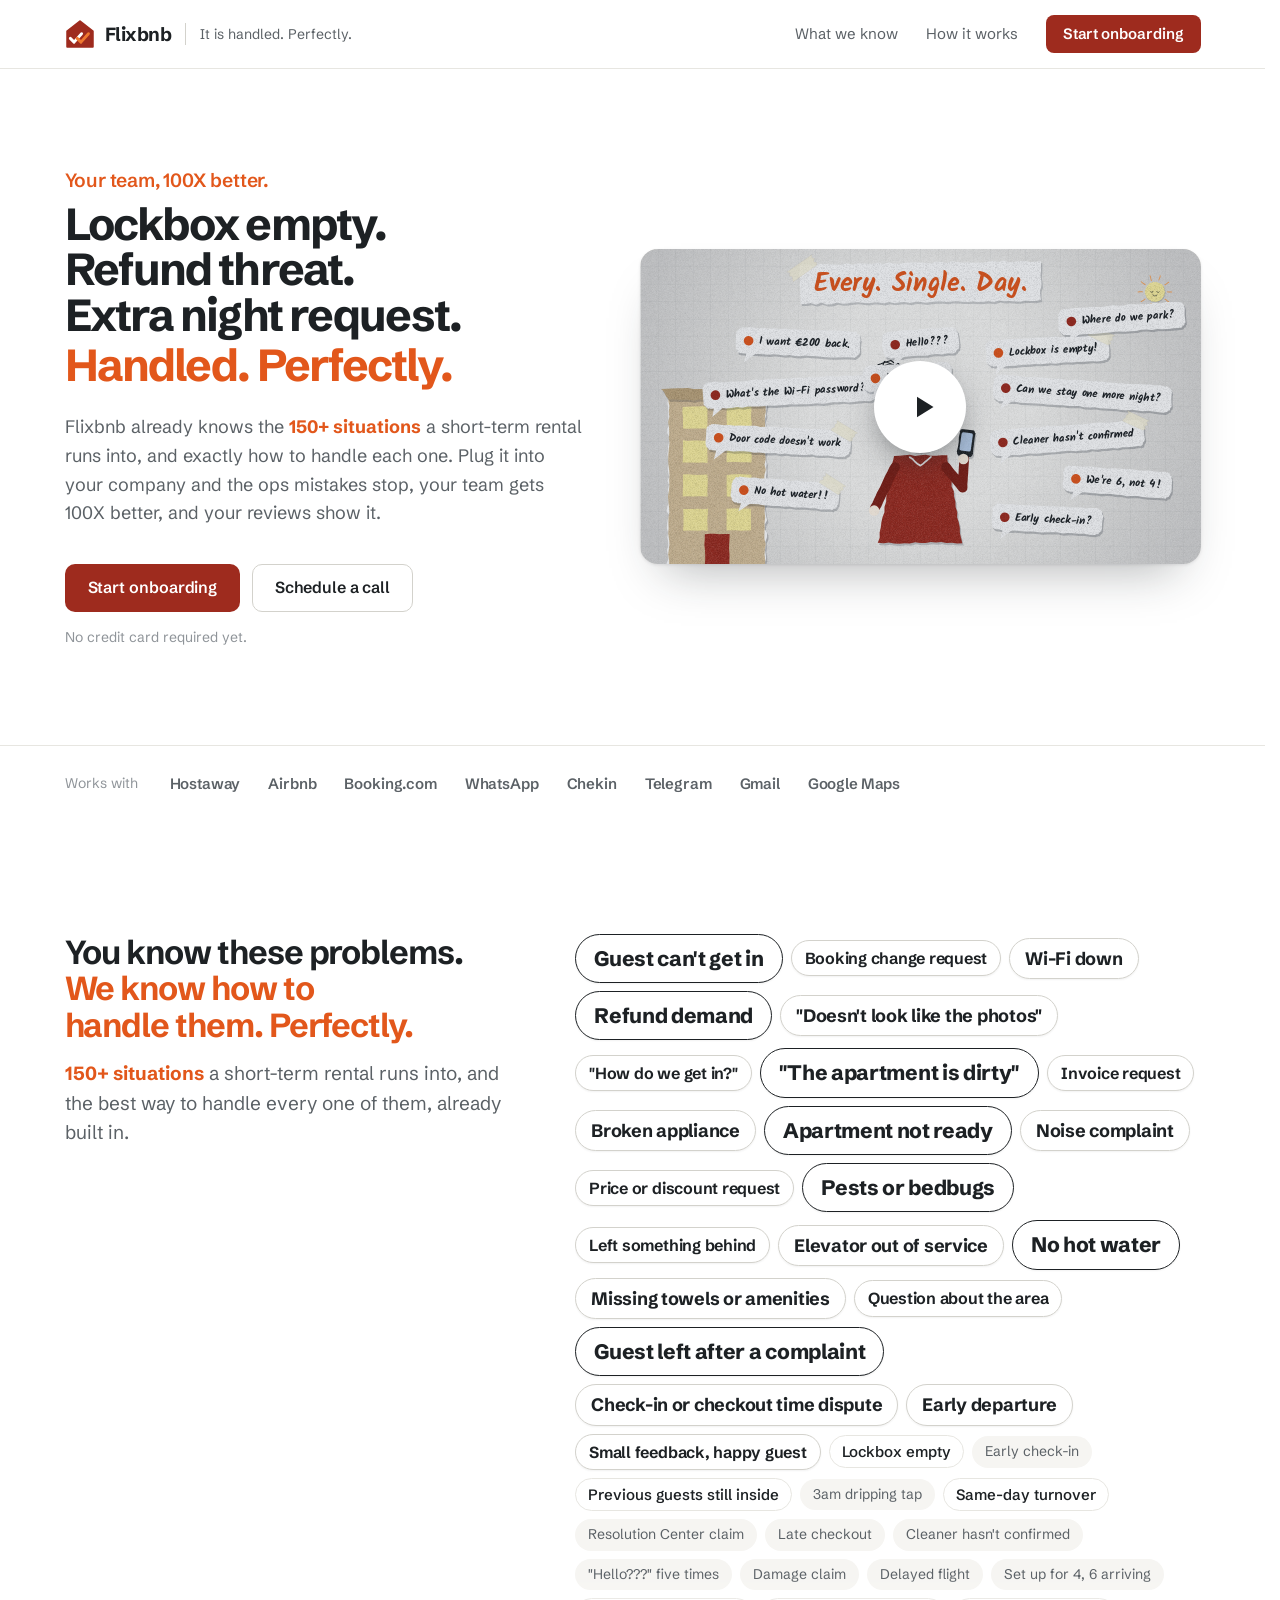
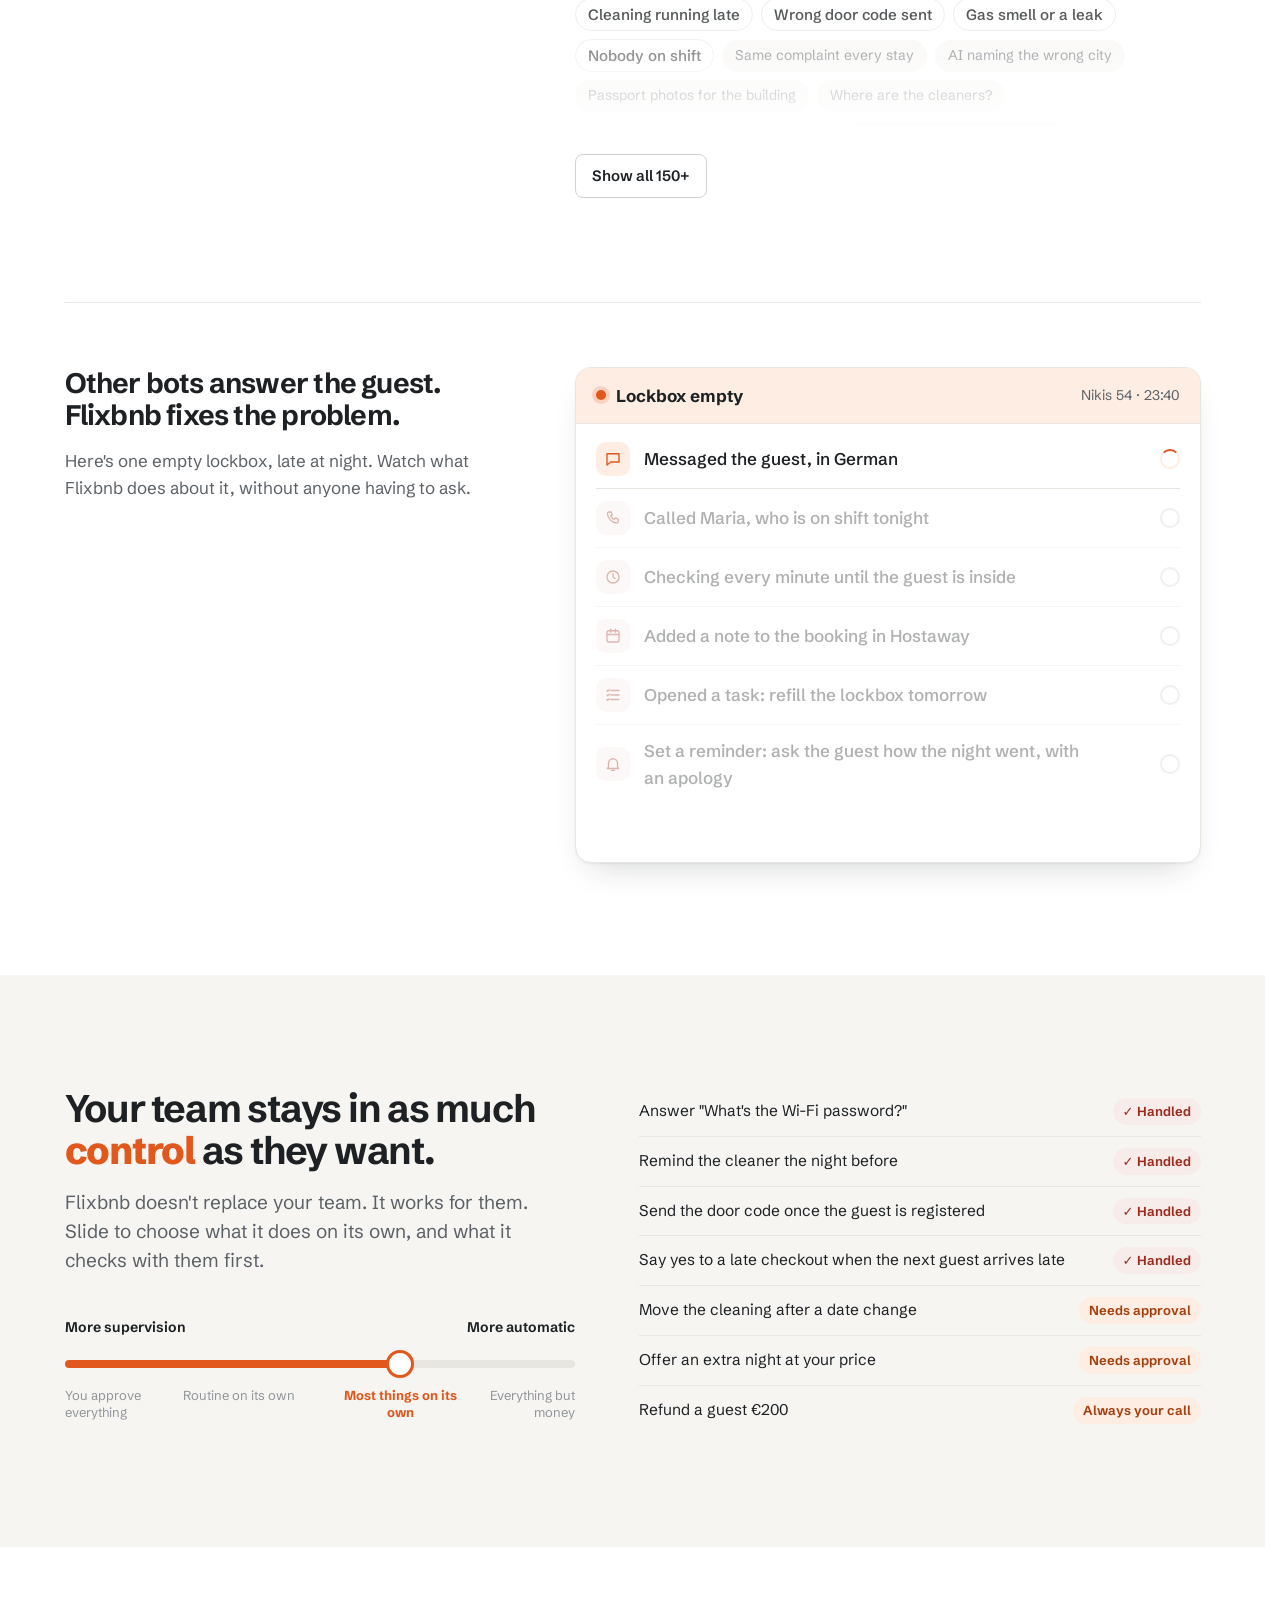
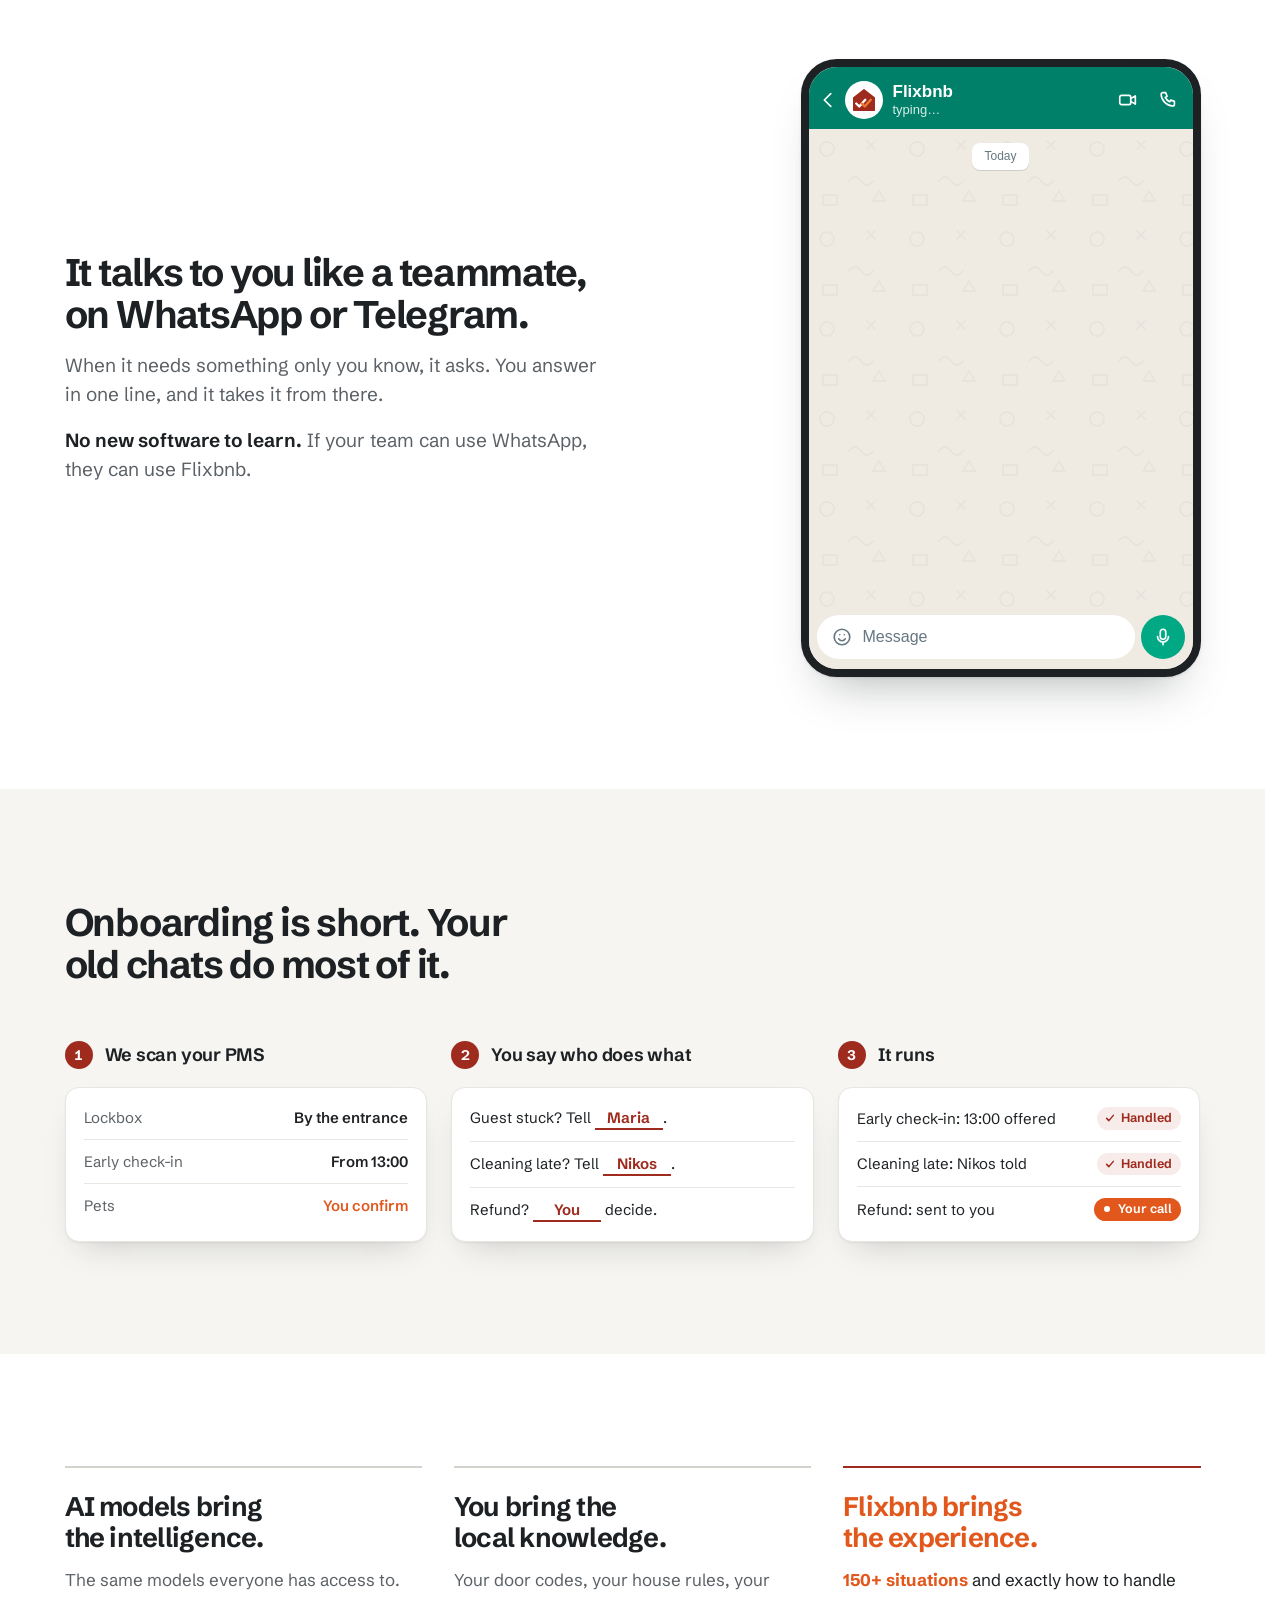
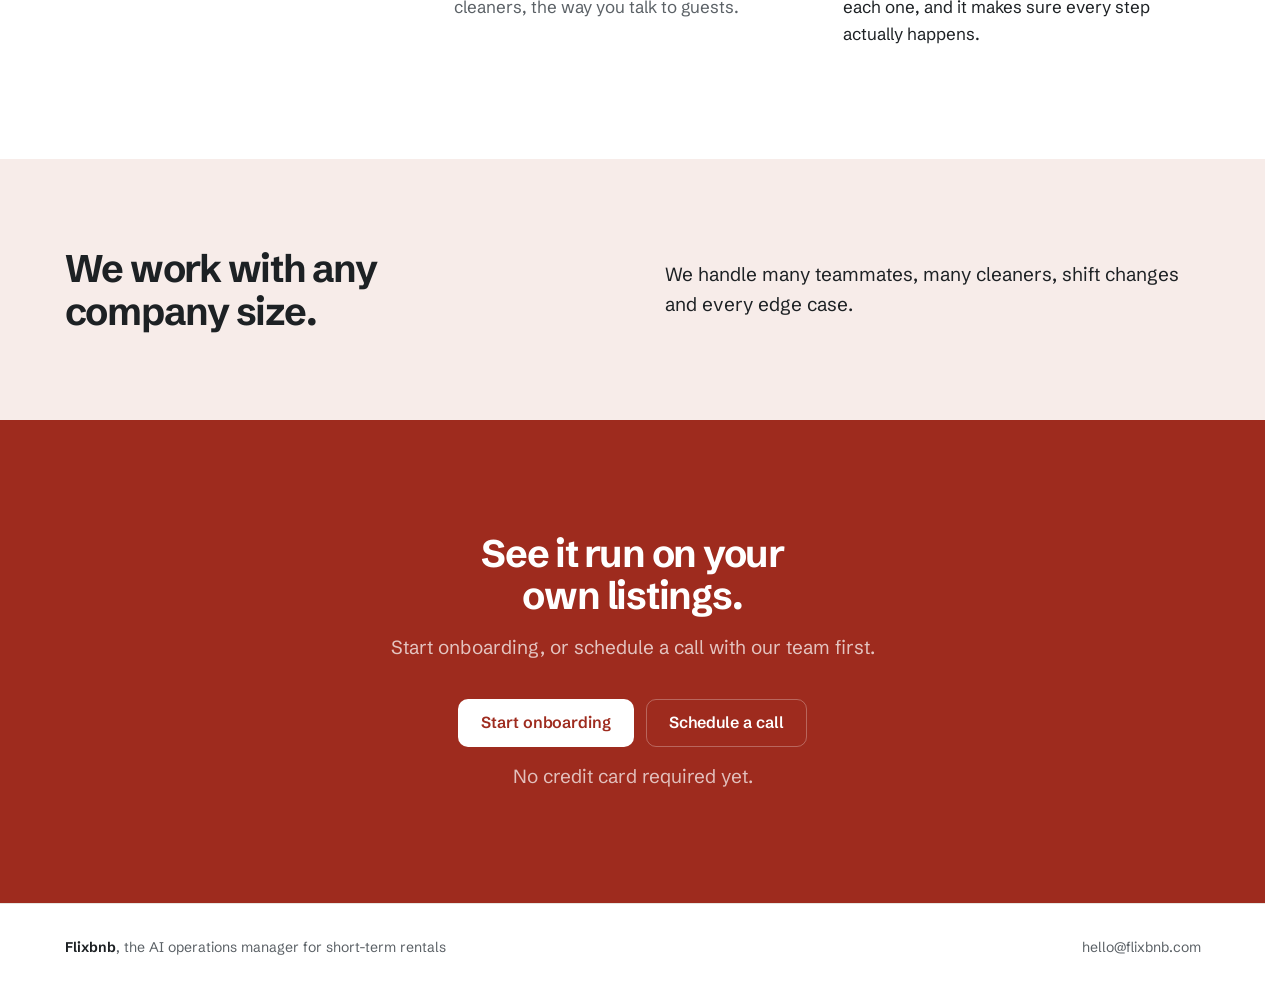
==== commit f2792a4c: "Fix giant icons on phones: version CSS/JS links, default size on every SVG Co-Authored-By: Claude Op" ====
--- a/index.html
+++ b/index.html
@@ -14,7 +14,7 @@
   <link rel="icon" type="image/png" sizes="32x32" href="favicon-32.png?v=2" />
   <link rel="icon" type="image/png" sizes="192x192" href="icon-192.png?v=2" />
   <link rel="apple-touch-icon" href="apple-touch-icon.png?v=2" />
-  <link rel="stylesheet" href="styles.css" />
+  <link rel="stylesheet" href="styles.css?v=20261124b" />
 </head>
 <body>
 
@@ -22,7 +22,7 @@
   <header class="nav">
     <div class="wrap">
       <a href="#top" class="brand">
-        <svg class="brand-mark" viewBox="0 0 48 48" aria-hidden="true"><path d="M24 3.5 L44.5 19.5 L44.5 44.5 L3.5 44.5 L3.5 19.5 Z" fill="#9E2B1E" stroke="#9E2B1E" stroke-width="3" stroke-linejoin="round"/><path d="M8.5 31 L14.5 37 L26.5 23.5" fill="none" stroke="#fff" stroke-width="4.6" stroke-linecap="round" stroke-linejoin="round"/><path d="M19.5 31 L25.5 37 L37.5 23.5" fill="none" stroke="#F0782F" stroke-width="4.6" stroke-linecap="round" stroke-linejoin="round"/></svg>
+        <svg class="brand-mark" viewBox="0 0 48 48" aria-hidden="true" width="24" height="24"><path d="M24 3.5 L44.5 19.5 L44.5 44.5 L3.5 44.5 L3.5 19.5 Z" fill="#9E2B1E" stroke="#9E2B1E" stroke-width="3" stroke-linejoin="round"/><path d="M8.5 31 L14.5 37 L26.5 23.5" fill="none" stroke="#fff" stroke-width="4.6" stroke-linecap="round" stroke-linejoin="round"/><path d="M19.5 31 L25.5 37 L37.5 23.5" fill="none" stroke="#F0782F" stroke-width="4.6" stroke-linecap="round" stroke-linejoin="round"/></svg>
         <span class="brand-name">Flixbnb</span>
         <span class="brand-line">It is handled. Perfectly.</span>
       </a>
@@ -40,7 +40,7 @@
     <section class="hero" id="top">
       <div class="wrap hero-grid">
         <div class="hero-copy">
-          <a class="video-cue" href="#film"><span class="video-cue-play" aria-hidden="true"><svg viewBox="0 0 24 24"><path d="M9 6.5v11L18 12z"/></svg></span>Watch the 1-minute video</a>
+          <a class="video-cue" href="#film"><span class="video-cue-play" aria-hidden="true"><svg viewBox="0 0 24 24" width="24" height="24"><path d="M9 6.5v11L18 12z"/></svg></span>Watch the 1-minute video</a>
           <p class="kicker">Your team, 100X better.</p>
           <h1><span class="line">Lockbox empty.</span> <span class="line">Refund threat.</span> <span class="line">Extra night request.</span> <span class="h1-you">Handled. Perfectly.</span></h1>
           <p class="lede">Flixbnb already knows the <strong class="hl">150+ situations</strong> a short-term rental runs into, and exactly how to handle each one. Plug it into your company and the ops mistakes stop, your team gets 100X better, and your reviews show it.</p>
@@ -55,20 +55,20 @@
           <div class="film" data-state="idle" aria-describedby="film-story">
             <canvas aria-hidden="true"></canvas>
             <button type="button" class="film-play" aria-label="Play the film, with sound">
-              <svg viewBox="0 0 24 24" aria-hidden="true"><path d="M8 5.2v13.6L19 12z" /></svg>
+              <svg viewBox="0 0 24 24" aria-hidden="true" width="24" height="24"><path d="M8 5.2v13.6L19 12z" /></svg>
             </button>
             <div class="film-bar">
               <button type="button" class="film-btn film-toggle" aria-label="Pause">
-                <svg class="i-pause" viewBox="0 0 24 24" aria-hidden="true"><path d="M8 5v14M16 5v14" /></svg>
-                <svg class="i-play" viewBox="0 0 24 24" aria-hidden="true"><path d="M8 5.2v13.6L19 12z" /></svg>
+                <svg class="i-pause" viewBox="0 0 24 24" aria-hidden="true" width="24" height="24"><path d="M8 5v14M16 5v14" /></svg>
+                <svg class="i-play" viewBox="0 0 24 24" aria-hidden="true" width="24" height="24"><path d="M8 5.2v13.6L19 12z" /></svg>
               </button>
               <input class="film-seek" type="range" min="0" max="52" step="0.05" value="0" aria-label="Position in the film" />
               <button type="button" class="film-btn film-mute" aria-pressed="false" aria-label="Mute">
-                <svg class="i-sound" viewBox="0 0 24 24" aria-hidden="true"><path d="M4 9.5h3.5L12 6v12l-4.5-3.5H4zM15.5 9a4 4 0 0 1 0 6M18 6.5a7.5 7.5 0 0 1 0 11" /></svg>
-                <svg class="i-muted" viewBox="0 0 24 24" aria-hidden="true"><path d="M4 9.5h3.5L12 6v12l-4.5-3.5H4zM16 9.5l5 5M21 9.5l-5 5" /></svg>
+                <svg class="i-sound" viewBox="0 0 24 24" aria-hidden="true" width="24" height="24"><path d="M4 9.5h3.5L12 6v12l-4.5-3.5H4zM15.5 9a4 4 0 0 1 0 6M18 6.5a7.5 7.5 0 0 1 0 11" /></svg>
+                <svg class="i-muted" viewBox="0 0 24 24" aria-hidden="true" width="24" height="24"><path d="M4 9.5h3.5L12 6v12l-4.5-3.5H4zM16 9.5l5 5M21 9.5l-5 5" /></svg>
               </button>
               <button type="button" class="film-btn film-full" aria-label="Full screen">
-                <svg viewBox="0 0 24 24" aria-hidden="true"><path d="M4 9V4h5M15 4h5v5M20 15v5h-5M9 20H4v-5" /></svg>
+                <svg viewBox="0 0 24 24" aria-hidden="true" width="24" height="24"><path d="M4 9V4h5M15 4h5v5M20 15v5h-5M9 20H4v-5" /></svg>
               </button>
             </div>
           </div>
@@ -274,12 +274,12 @@
           <figure class="actlog" aria-label="Example: what Flixbnb does about an empty lockbox">
             <div class="actlog-head"><span class="actlog-alert" aria-hidden="true"></span><b>Lockbox empty</b><span>Nikis 54 · 23:40</span></div>
             <ol class="actlog-list">
-              <li class="act"><span class="act-ico"><svg viewBox="0 0 24 24" aria-hidden="true"><path d="M4 5h16v11H9l-5 4z"/></svg></span><span class="act-what">Messaged the guest, in German</span><span class="act-st"><span class="act-time">23:41</span></span></li>
-              <li class="act"><span class="act-ico"><svg viewBox="0 0 24 24" aria-hidden="true"><path d="M6.5 4h3l1.5 4-2 1.2a10 10 0 0 0 4.8 4.8L15 12l4 1.5v3A2 2 0 0 1 17 18.5 13.5 13.5 0 0 1 4.5 6 2 2 0 0 1 6.5 4z"/></svg></span><span class="act-what">Called Maria, who is on shift tonight</span><span class="act-st"><span class="act-time">23:41</span></span></li>
-              <li class="act"><span class="act-ico"><svg viewBox="0 0 24 24" aria-hidden="true"><circle cx="12" cy="12" r="8"/><path d="M12 7.5V12l3 2"/></svg></span><span class="act-what">Checking every minute until the guest is inside</span><span class="act-st"><span class="act-time">23:52</span></span></li>
-              <li class="act"><span class="act-ico"><svg viewBox="0 0 24 24" aria-hidden="true"><rect x="4" y="5" width="16" height="15" rx="2"/><path d="M4 10h16M9 3v4M15 3v4"/></svg></span><span class="act-what">Added a note to the booking in Hostaway</span><span class="act-st"><span class="act-time">23:53</span></span></li>
-              <li class="act"><span class="act-ico"><svg viewBox="0 0 24 24" aria-hidden="true"><path d="M9 6h11M9 12h11M9 18h11M4 6l1 1 2-2M4 12l1 1 2-2M4 18l1 1 2-2"/></svg></span><span class="act-what">Opened a task: refill the lockbox tomorrow</span><span class="act-st"><span class="act-time">23:53</span></span></li>
-              <li class="act"><span class="act-ico"><svg viewBox="0 0 24 24" aria-hidden="true"><path d="M6 16V11a6 6 0 0 1 12 0v5l1.5 2h-15zM10 20.5h4"/></svg></span><span class="act-what">Set a reminder: ask the guest how the night went, with an apology</span><span class="act-st"><span class="act-time">08:30</span></span></li>
+              <li class="act"><span class="act-ico"><svg viewBox="0 0 24 24" aria-hidden="true" width="24" height="24"><path d="M4 5h16v11H9l-5 4z"/></svg></span><span class="act-what">Messaged the guest, in German</span><span class="act-st"><span class="act-time">23:41</span></span></li>
+              <li class="act"><span class="act-ico"><svg viewBox="0 0 24 24" aria-hidden="true" width="24" height="24"><path d="M6.5 4h3l1.5 4-2 1.2a10 10 0 0 0 4.8 4.8L15 12l4 1.5v3A2 2 0 0 1 17 18.5 13.5 13.5 0 0 1 4.5 6 2 2 0 0 1 6.5 4z"/></svg></span><span class="act-what">Called Maria, who is on shift tonight</span><span class="act-st"><span class="act-time">23:41</span></span></li>
+              <li class="act"><span class="act-ico"><svg viewBox="0 0 24 24" aria-hidden="true" width="24" height="24"><circle cx="12" cy="12" r="8"/><path d="M12 7.5V12l3 2"/></svg></span><span class="act-what">Checking every minute until the guest is inside</span><span class="act-st"><span class="act-time">23:52</span></span></li>
+              <li class="act"><span class="act-ico"><svg viewBox="0 0 24 24" aria-hidden="true" width="24" height="24"><rect x="4" y="5" width="16" height="15" rx="2"/><path d="M4 10h16M9 3v4M15 3v4"/></svg></span><span class="act-what">Added a note to the booking in Hostaway</span><span class="act-st"><span class="act-time">23:53</span></span></li>
+              <li class="act"><span class="act-ico"><svg viewBox="0 0 24 24" aria-hidden="true" width="24" height="24"><path d="M9 6h11M9 12h11M9 18h11M4 6l1 1 2-2M4 12l1 1 2-2M4 18l1 1 2-2"/></svg></span><span class="act-what">Opened a task: refill the lockbox tomorrow</span><span class="act-st"><span class="act-time">23:53</span></span></li>
+              <li class="act"><span class="act-ico"><svg viewBox="0 0 24 24" aria-hidden="true" width="24" height="24"><path d="M6 16V11a6 6 0 0 1 12 0v5l1.5 2h-15zM10 20.5h4"/></svg></span><span class="act-what">Set a reminder: ask the guest how the night went, with an apology</span><span class="act-st"><span class="act-time">08:30</span></span></li>
             </ol>
             <div class="actlog-foot"><span class="actlog-done">✓ Handled.</span> Guest inside at 23:52.</div>
           </figure>
@@ -376,23 +376,23 @@
         </div>
         <figure class="chat wa" aria-label="Example WhatsApp chat with Flixbnb">
           <div class="wa-head">
-            <svg class="wa-ico" viewBox="0 0 24 24" aria-hidden="true"><path d="M15 5l-7 7 7 7"/></svg>
+            <svg class="wa-ico" viewBox="0 0 24 24" aria-hidden="true" width="24" height="24"><path d="M15 5l-7 7 7 7"/></svg>
             <span class="chat-avatar" aria-hidden="true"><img src="favicon.svg" alt=""></span>
             <span class="wa-who"><span class="chat-name">Flixbnb</span><span class="wa-status"><span class="wa-online">online</span><span class="wa-typing">typing…</span></span></span>
-            <svg class="wa-ico" viewBox="0 0 24 24" aria-hidden="true"><rect x="3" y="7" width="12" height="10" rx="2"/><path d="M15 10.5l5-3v9l-5-3"/></svg>
-            <svg class="wa-ico" viewBox="0 0 24 24" aria-hidden="true"><path d="M6.5 4h3l1.5 4-2 1.2a10 10 0 0 0 4.8 4.8L15 12l4 1.5v3A2 2 0 0 1 17 18.5 13.5 13.5 0 0 1 4.5 6 2 2 0 0 1 6.5 4z"/></svg>
+            <svg class="wa-ico" viewBox="0 0 24 24" aria-hidden="true" width="24" height="24"><rect x="3" y="7" width="12" height="10" rx="2"/><path d="M15 10.5l5-3v9l-5-3"/></svg>
+            <svg class="wa-ico" viewBox="0 0 24 24" aria-hidden="true" width="24" height="24"><path d="M6.5 4h3l1.5 4-2 1.2a10 10 0 0 0 4.8 4.8L15 12l4 1.5v3A2 2 0 0 1 17 18.5 13.5 13.5 0 0 1 4.5 6 2 2 0 0 1 6.5 4z"/></svg>
           </div>
           <ol class="chat-msgs">
             <li class="wa-day" aria-hidden="true"><span>Today</span></li>
             <li class="msg from-bot"><div class="bubble"><span class="sender">Flixbnb</span><p>The electricity in Nikis 54 is out. Where's the fuse box, so I can tell the guest to check it?</p><time>14:32</time></div></li>
-            <li class="msg from-you"><div class="bubble"><span class="sender">Your team</span><p>Behind the curtain, left of the shower door.</p><time>14:33 <svg class="wa-read" viewBox="0 0 18 11" aria-label="read"><path d="M1 6l3 3 6.5-7.5M7.5 8.6L8 9l6.5-7.5"/></svg></time></div></li>
+            <li class="msg from-you"><div class="bubble"><span class="sender">Your team</span><p>Behind the curtain, left of the shower door.</p><time>14:33 <svg class="wa-read" viewBox="0 0 18 11" aria-label="read" width="24" height="24"><path d="M1 6l3 3 6.5-7.5M7.5 8.6L8 9l6.5-7.5"/></svg></time></div></li>
             <li class="msg from-bot"><div class="bubble"><span class="sender">Flixbnb</span><p>Got it. Telling the guest now. I'll check in with them in about 15 minutes to make sure it's OK, and update you if more help is needed.</p><time>14:33</time></div></li>
             <li class="chat-gap"><span>15 minutes later</span></li>
             <li class="msg from-bot"><div class="bubble"><span class="sender">Flixbnb</span><p>Power's back, the guest is all good ✅</p><time>14:48</time></div></li>
           </ol>
           <div class="wa-foot" aria-hidden="true">
-            <span class="wa-input"><svg class="wa-ico" viewBox="0 0 24 24"><circle cx="12" cy="12" r="8.5"/><path d="M8.5 14a4 4 0 0 0 7 0M9.5 9.5h.01M14.5 9.5h.01"/></svg>Message</span>
-            <span class="wa-mic"><svg viewBox="0 0 24 24"><rect x="9" y="3.5" width="6" height="11" rx="3"/><path d="M6 11.5a6 6 0 0 0 12 0M12 17.5v3"/></svg></span>
+            <span class="wa-input"><svg class="wa-ico" viewBox="0 0 24 24" width="24" height="24"><circle cx="12" cy="12" r="8.5"/><path d="M8.5 14a4 4 0 0 0 7 0M9.5 9.5h.01M14.5 9.5h.01"/></svg>Message</span>
+            <span class="wa-mic"><svg viewBox="0 0 24 24" width="24" height="24"><rect x="9" y="3.5" width="6" height="11" rx="3"/><path d="M6 11.5a6 6 0 0 0 12 0M12 17.5v3"/></svg></span>
           </div>
         </figure>
         <script>
@@ -546,7 +546,7 @@
     </div>
   </dialog>
 
-  <script src="script.js" defer></script>
-  <script src="film.js" defer></script>
+  <script src="script.js?v=20261124b" defer></script>
+  <script src="film.js?v=20261124b" defer></script>
 </body>
 </html>
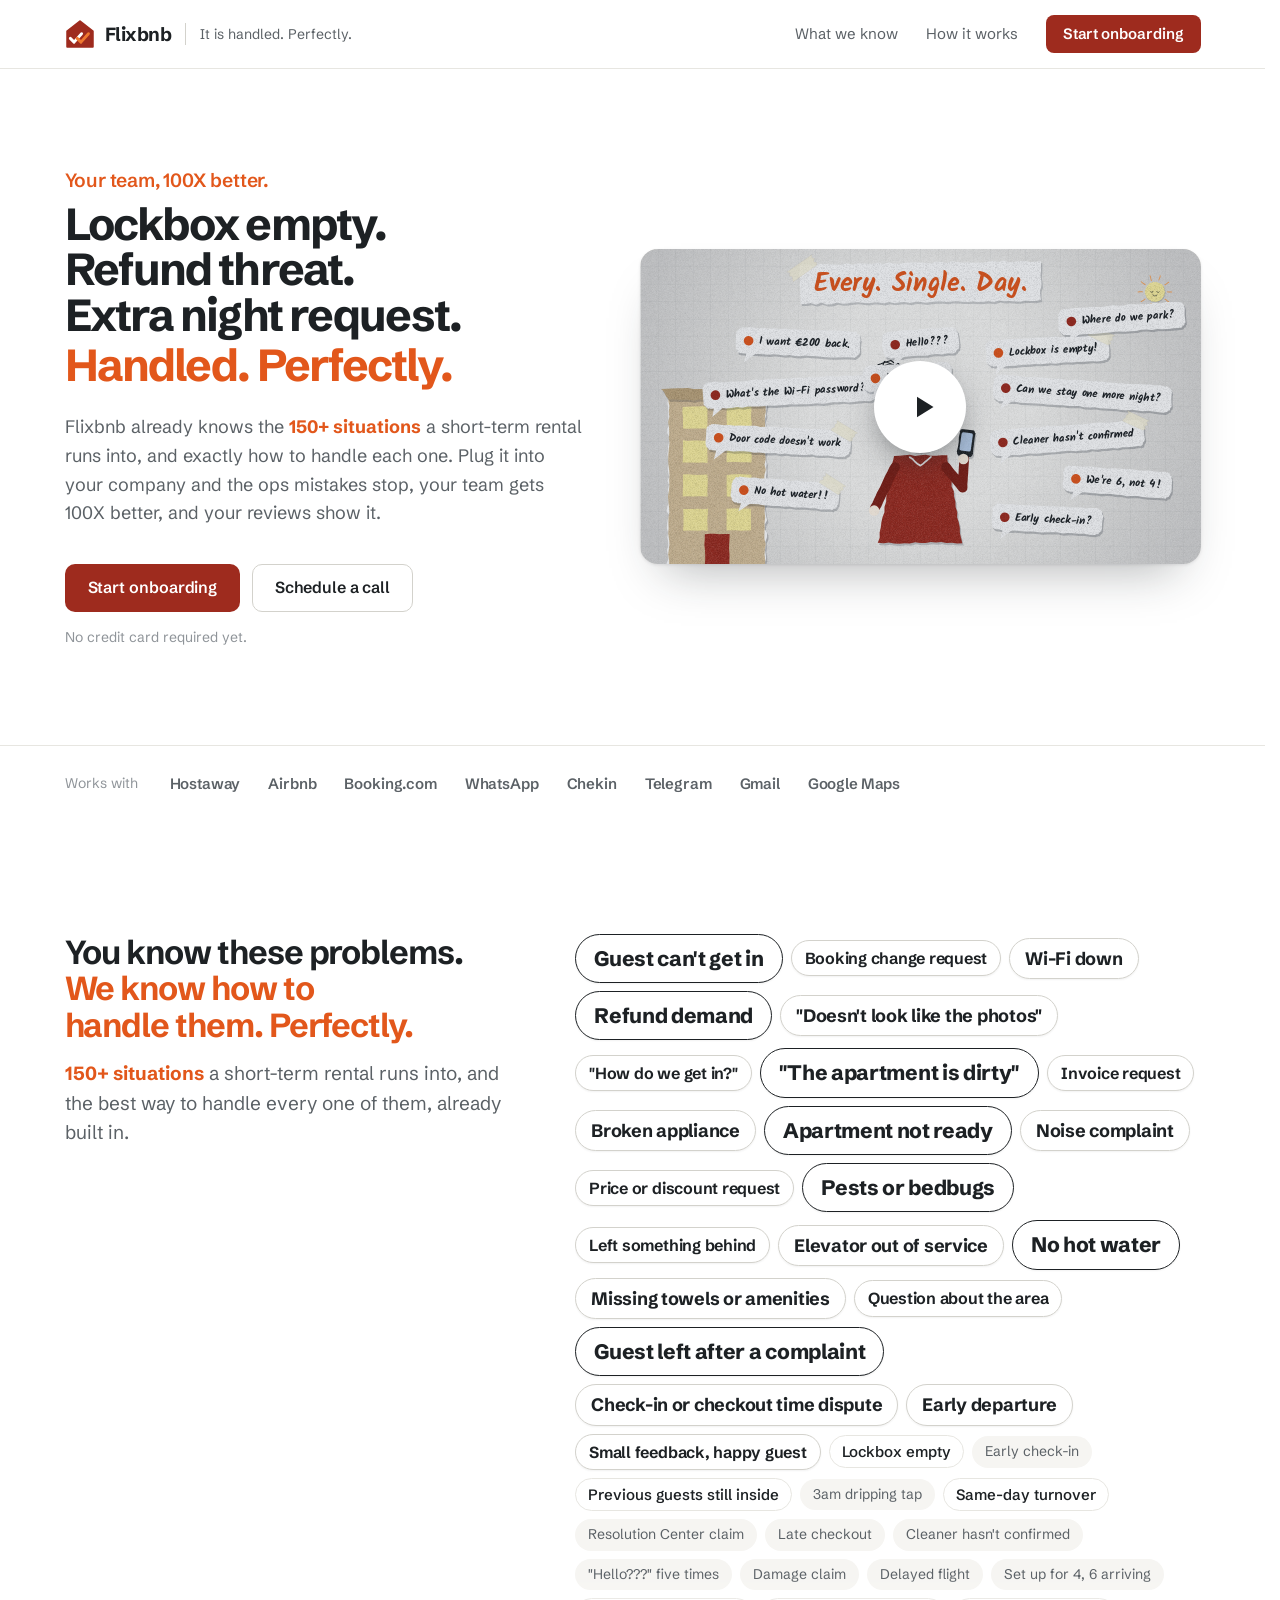
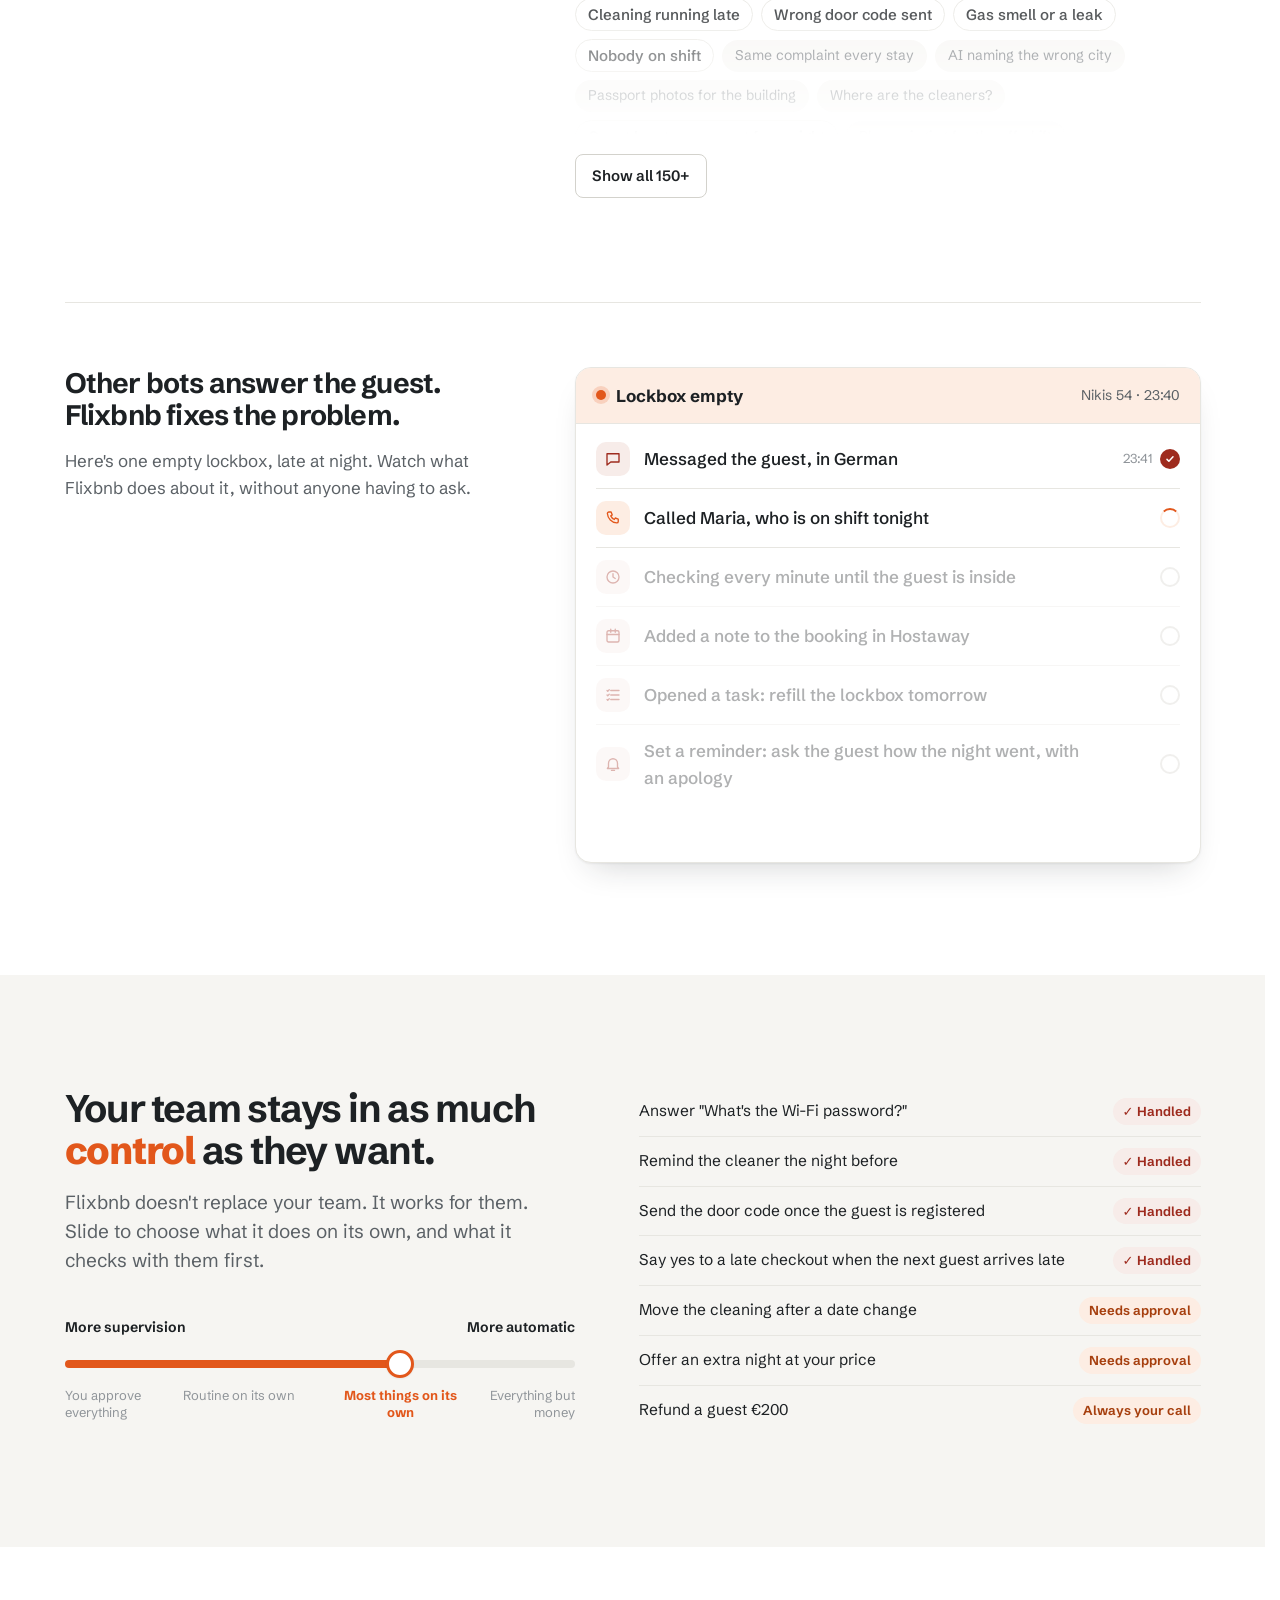
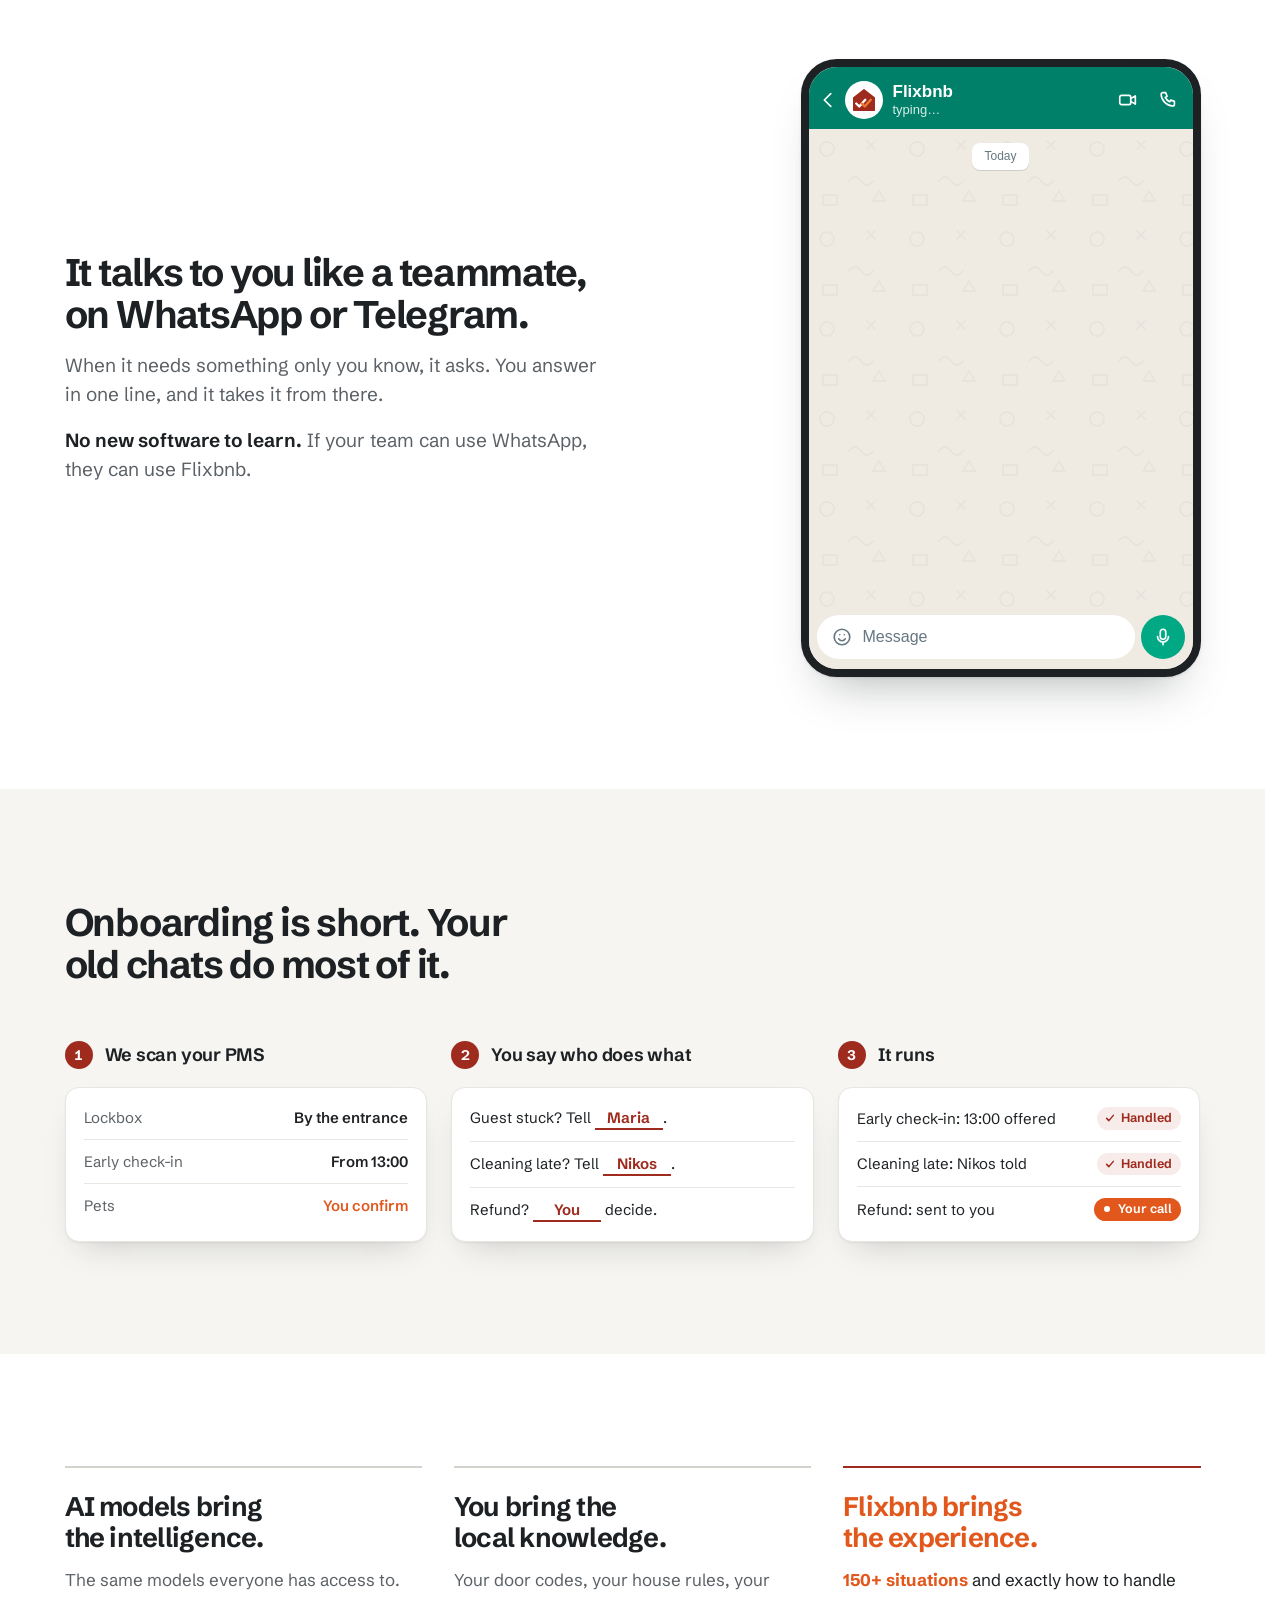
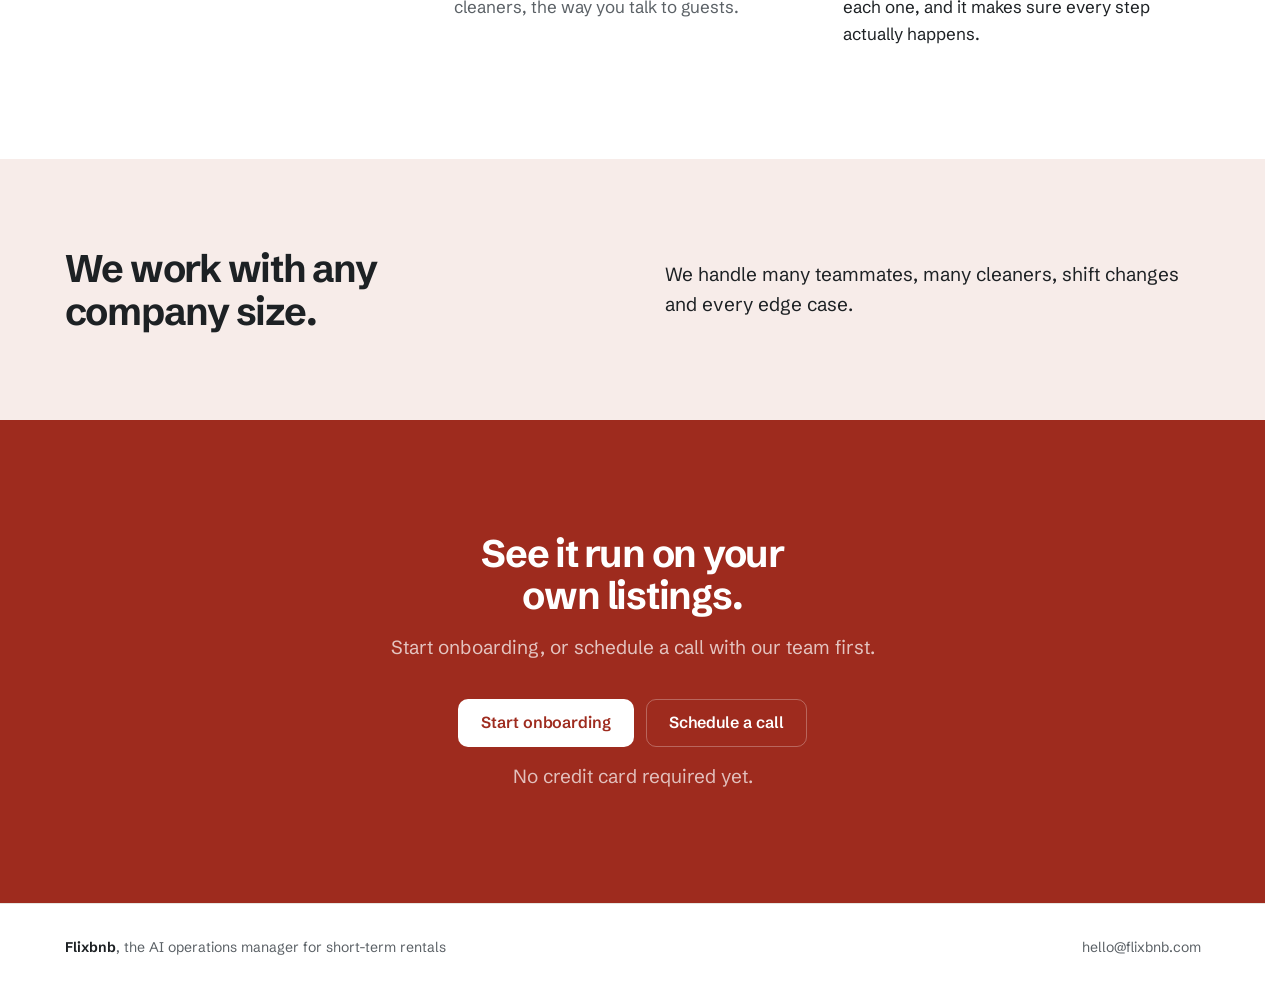
==== commit 1b6fecc4: "Phones: no Start onboarding button in the top bar; show the tagline instead Co-Authored-By: Claude O" ====
--- a/index.html
+++ b/index.html
@@ -14,7 +14,7 @@
   <link rel="icon" type="image/png" sizes="32x32" href="favicon-32.png?v=2" />
   <link rel="icon" type="image/png" sizes="192x192" href="icon-192.png?v=2" />
   <link rel="apple-touch-icon" href="apple-touch-icon.png?v=2" />
-  <link rel="stylesheet" href="styles.css?v=20261124b" />
+  <link rel="stylesheet" href="styles.css?v=20261124c" />
 </head>
 <body>
 
@@ -546,7 +546,7 @@
     </div>
   </dialog>
 
-  <script src="script.js?v=20261124b" defer></script>
-  <script src="film.js?v=20261124b" defer></script>
+  <script src="script.js?v=20261124c" defer></script>
+  <script src="film.js?v=20261124c" defer></script>
 </body>
 </html>
--- a/styles.css
+++ b/styles.css
@@ -1186,7 +1186,8 @@
   .wrap { padding-left: 20px; padding-right: 20px; }
   .section { padding: 80px 0; }
   .sizes { padding: 72px 0; }
-  .nav-links a:not(.btn), .brand-line { display: none; }
+  .nav-links { display: none; }
+  .brand-line { font-size: 0.8125rem; padding-left: 12px; margin-left: 2px; }
   .sheet { padding: 28px 14px 10px 54px; transform: rotate(-0.6deg); }
   .sheet::after { left: 40px; }
   .box { left: -44px; width: 18px; height: 18px; }
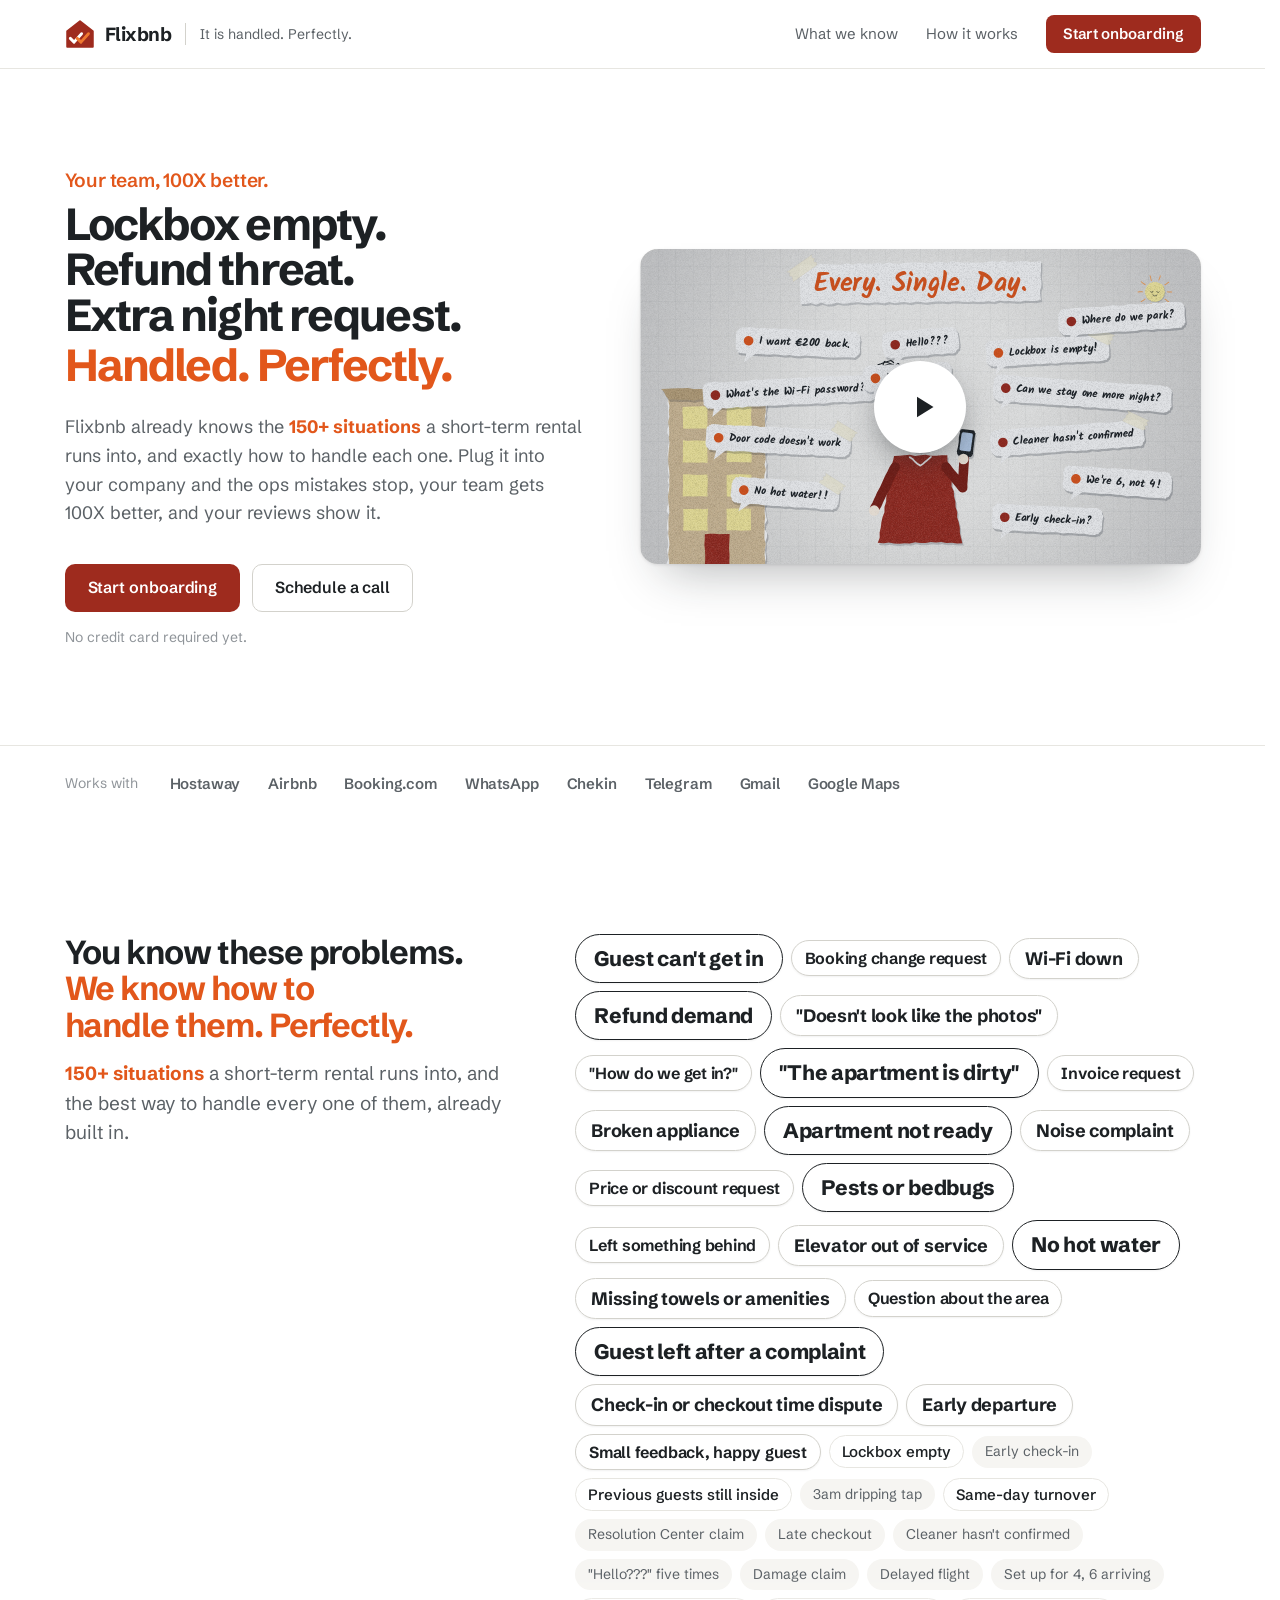
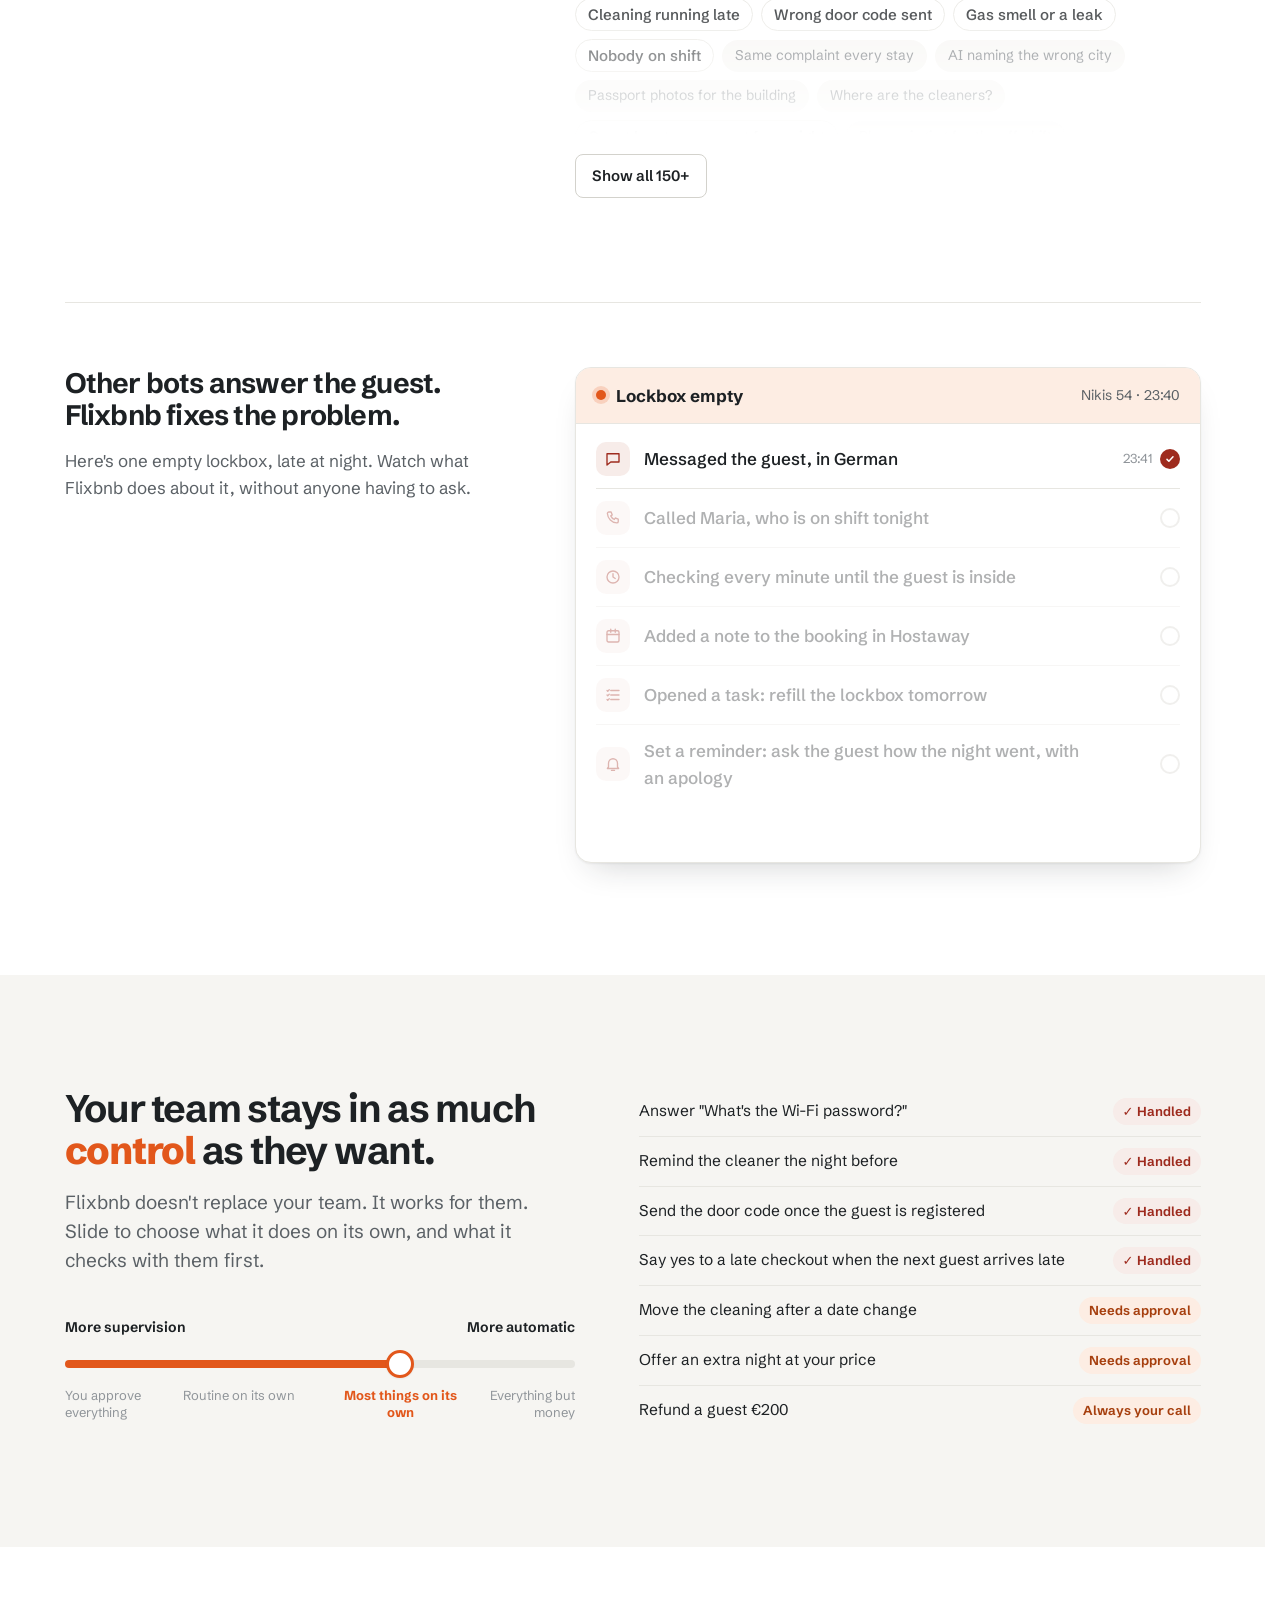
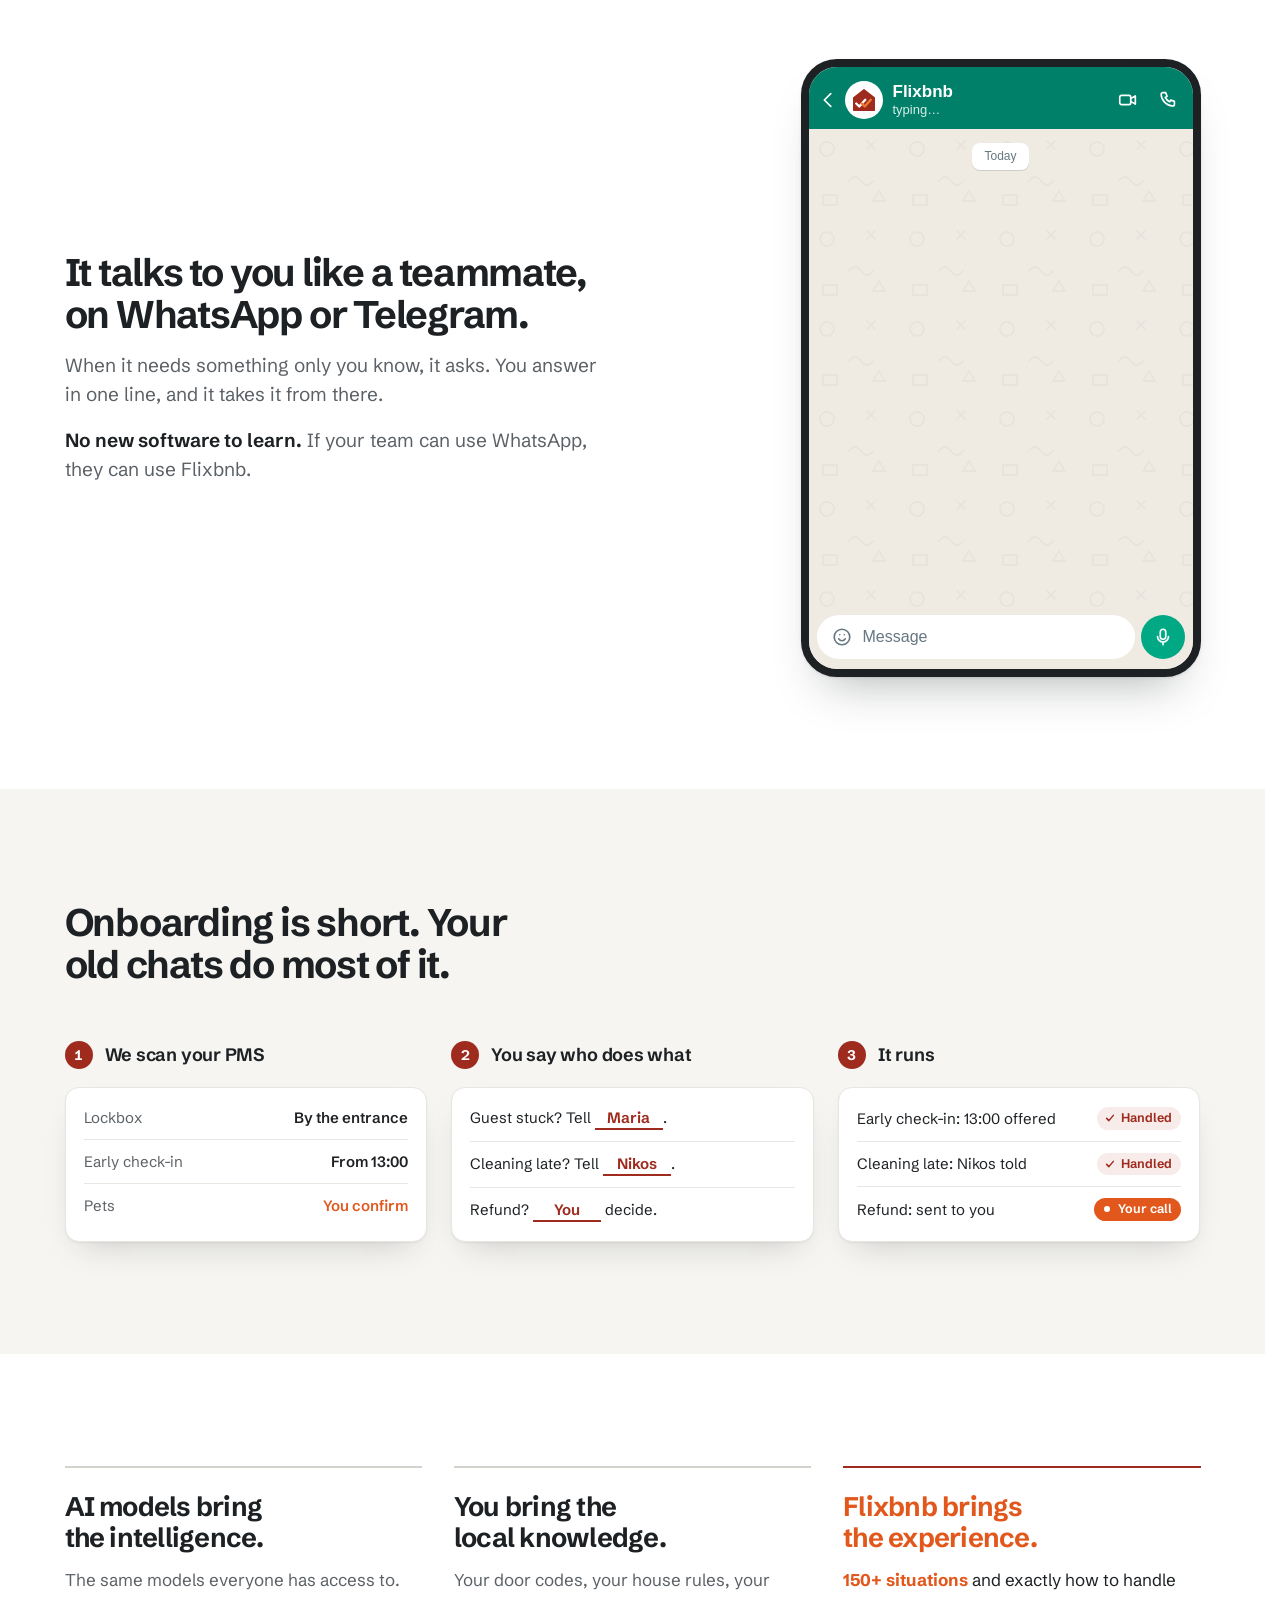
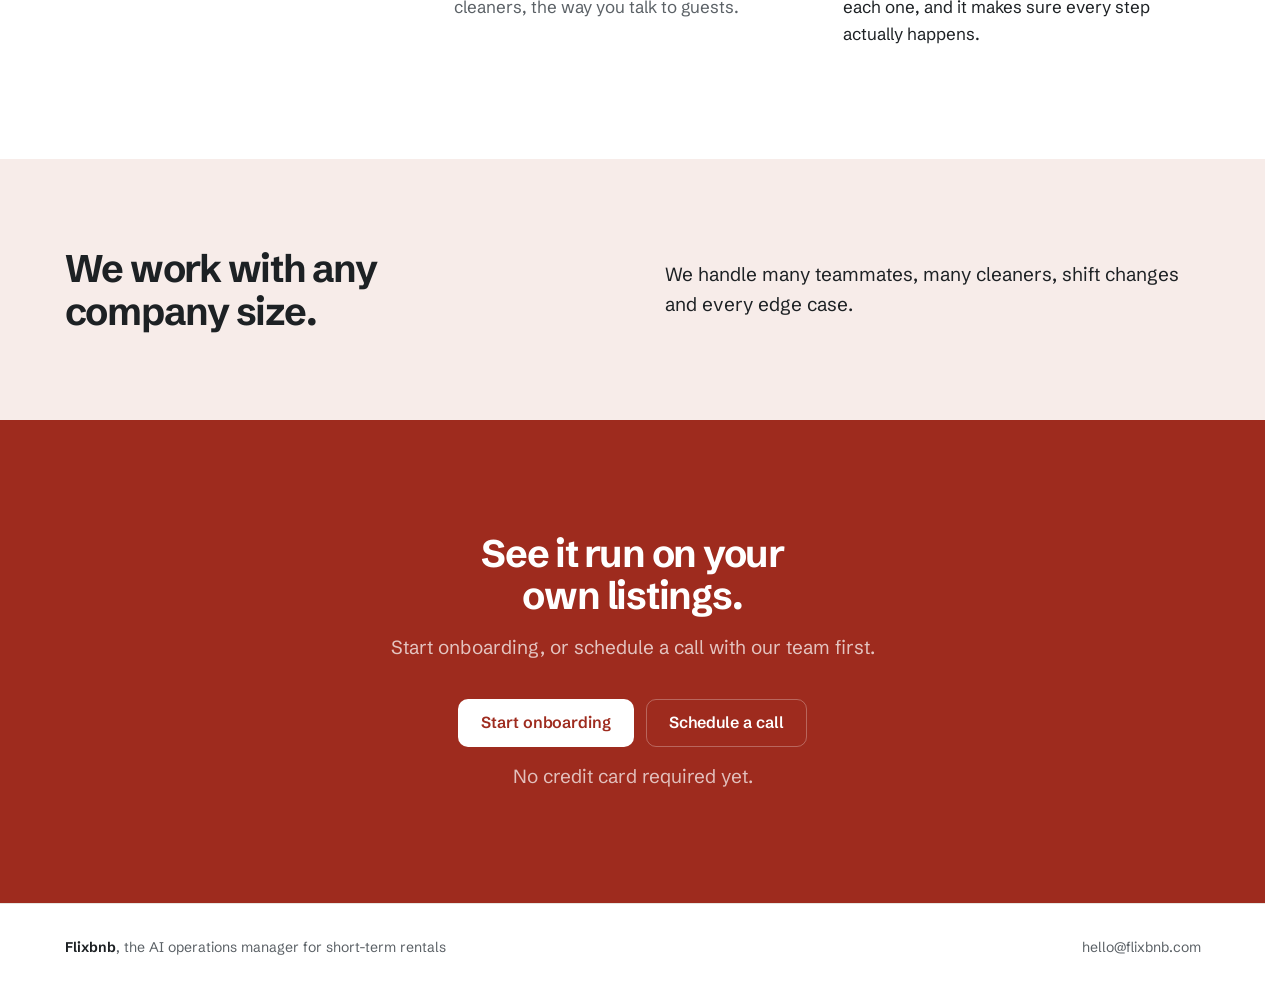
==== commit d01353be: "Film: full screen on iPhone (fills the screen, sideways when upright, close button) Co-Authored-By: " ====
--- a/index.html
+++ b/index.html
@@ -14,7 +14,7 @@
   <link rel="icon" type="image/png" sizes="32x32" href="favicon-32.png?v=2" />
   <link rel="icon" type="image/png" sizes="192x192" href="icon-192.png?v=2" />
   <link rel="apple-touch-icon" href="apple-touch-icon.png?v=2" />
-  <link rel="stylesheet" href="styles.css?v=20261124c" />
+  <link rel="stylesheet" href="styles.css?v=20261124d" />
 </head>
 <body>
 
@@ -54,6 +54,7 @@
         <div class="hero-film" id="film">
           <div class="film" data-state="idle" aria-describedby="film-story">
             <canvas aria-hidden="true"></canvas>
+            <button type="button" class="film-close" aria-label="Exit full screen"><svg viewBox="0 0 24 24" aria-hidden="true" width="24" height="24"><path d="M6 6l12 12M18 6L6 18"/></svg></button>
             <button type="button" class="film-play" aria-label="Play the film, with sound">
               <svg viewBox="0 0 24 24" aria-hidden="true" width="24" height="24"><path d="M8 5.2v13.6L19 12z" /></svg>
             </button>
@@ -546,7 +547,7 @@
     </div>
   </dialog>
 
-  <script src="script.js?v=20261124c" defer></script>
-  <script src="film.js?v=20261124c" defer></script>
+  <script src="script.js?v=20261124d" defer></script>
+  <script src="film.js?v=20261124d" defer></script>
 </body>
 </html>
--- a/styles.css
+++ b/styles.css
@@ -521,6 +521,49 @@
 .film-mute[aria-pressed="true"] .i-muted { display: block; }
 .film-seek { flex: 1; min-width: 0; height: 4px; accent-color: var(--handled-light); cursor: pointer; }
 .film:fullscreen { max-width: none; border-radius: 0; background: #000; }
+/* Phone full screen (no Fullscreen API on iPhone): the film covers the screen itself */
+.film-close { display: none; }
+.film.is-full {
+  position: fixed;
+  z-index: 1000;
+  top: 50%;
+  left: 50%;
+  width: 100vw;
+  height: 100vh;
+  height: 100dvh;
+  max-width: none;
+  margin: 0;
+  aspect-ratio: auto;
+  border-radius: 0;
+  background: #000;
+  box-shadow: none;
+  transform: translate(-50%, -50%);
+}
+@media (orientation: portrait) {
+  .film.is-full {
+    width: 100vh;
+    width: 100dvh;
+    height: 100vw;
+    transform: translate(-50%, -50%) rotate(90deg);
+  }
+}
+.film.is-full .film-close {
+  display: grid;
+  place-items: center;
+  position: absolute;
+  top: 12px;
+  right: 12px;
+  z-index: 3;
+  width: 40px;
+  height: 40px;
+  border: 0;
+  border-radius: 50%;
+  background: rgba(0, 0, 0, 0.55);
+  color: #fff;
+  cursor: pointer;
+}
+.film-close svg { width: 20px; height: 20px; fill: none; stroke: currentColor; stroke-width: 2.2; stroke-linecap: round; }
+html.film-locked, html.film-locked body { overflow: hidden; }
 
 /* You know these problems. We know the answers: the cloud of situations */
 .knows { background: var(--white); }
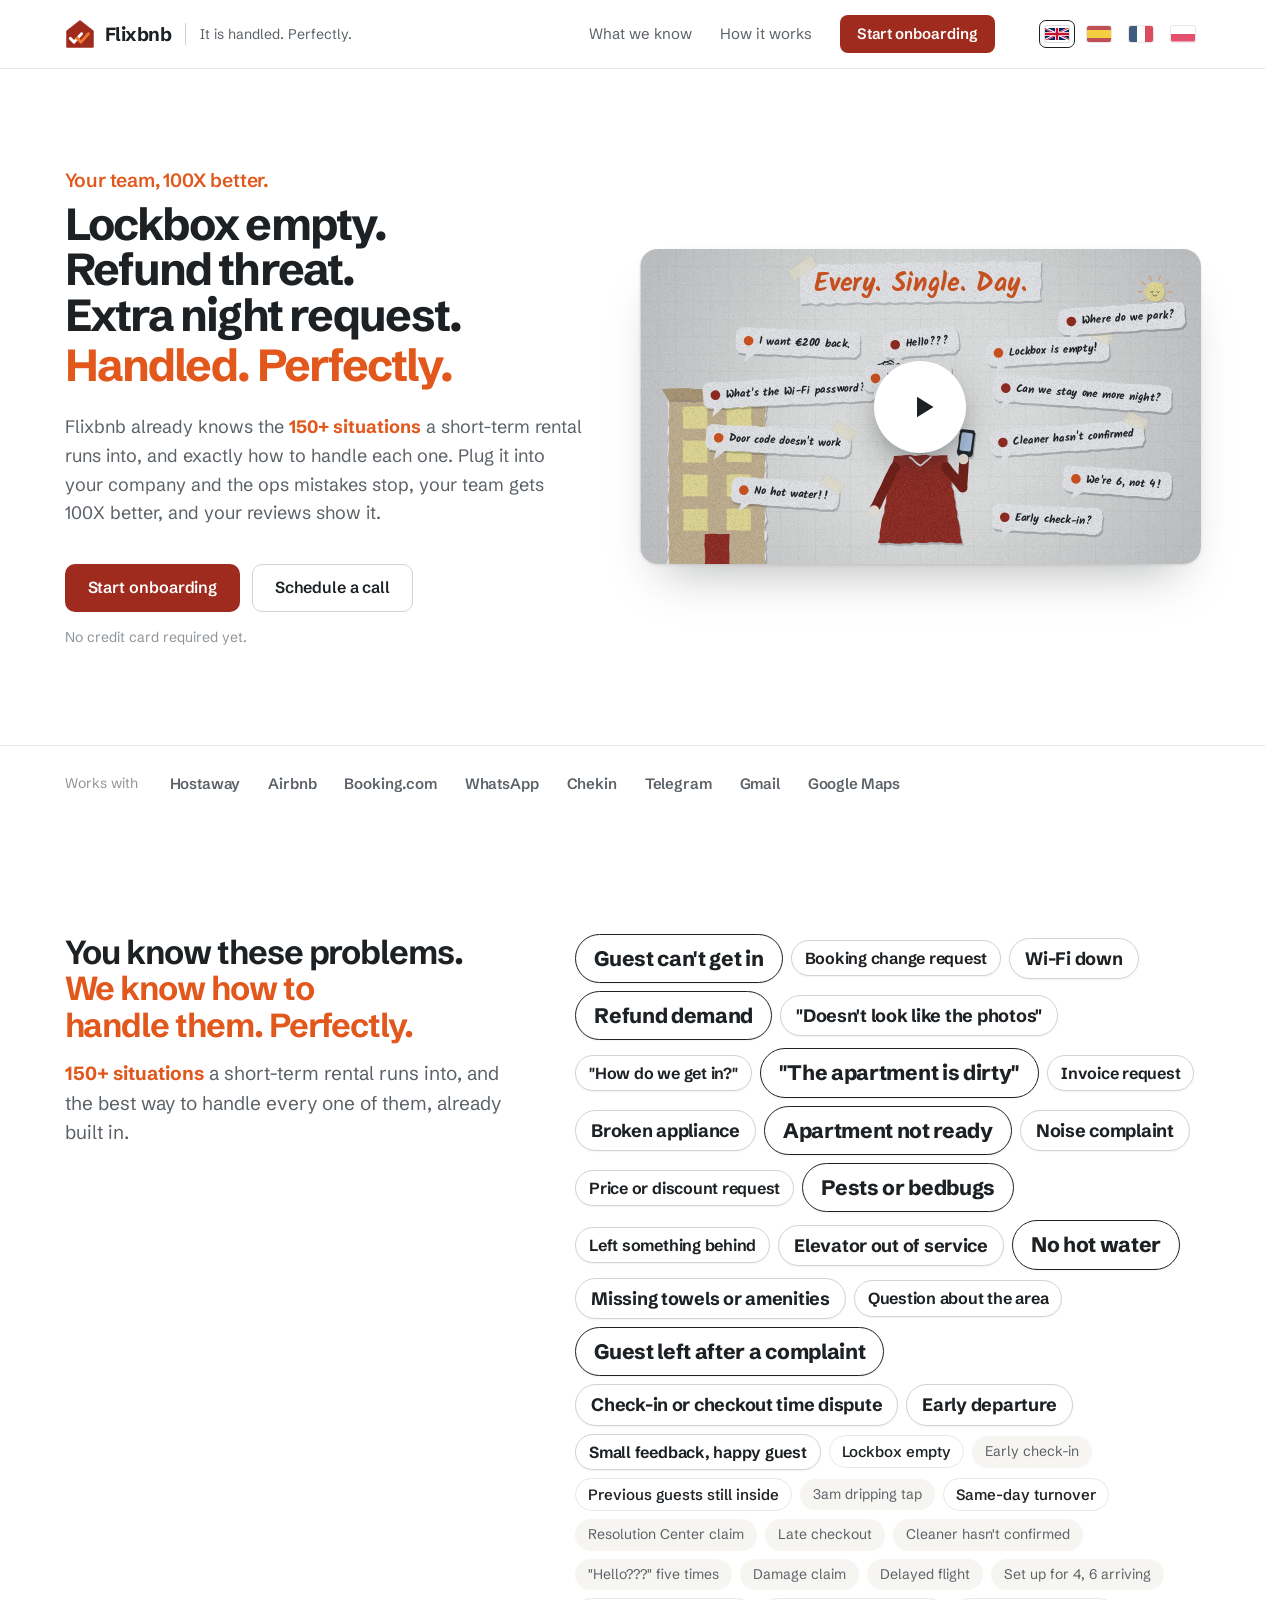
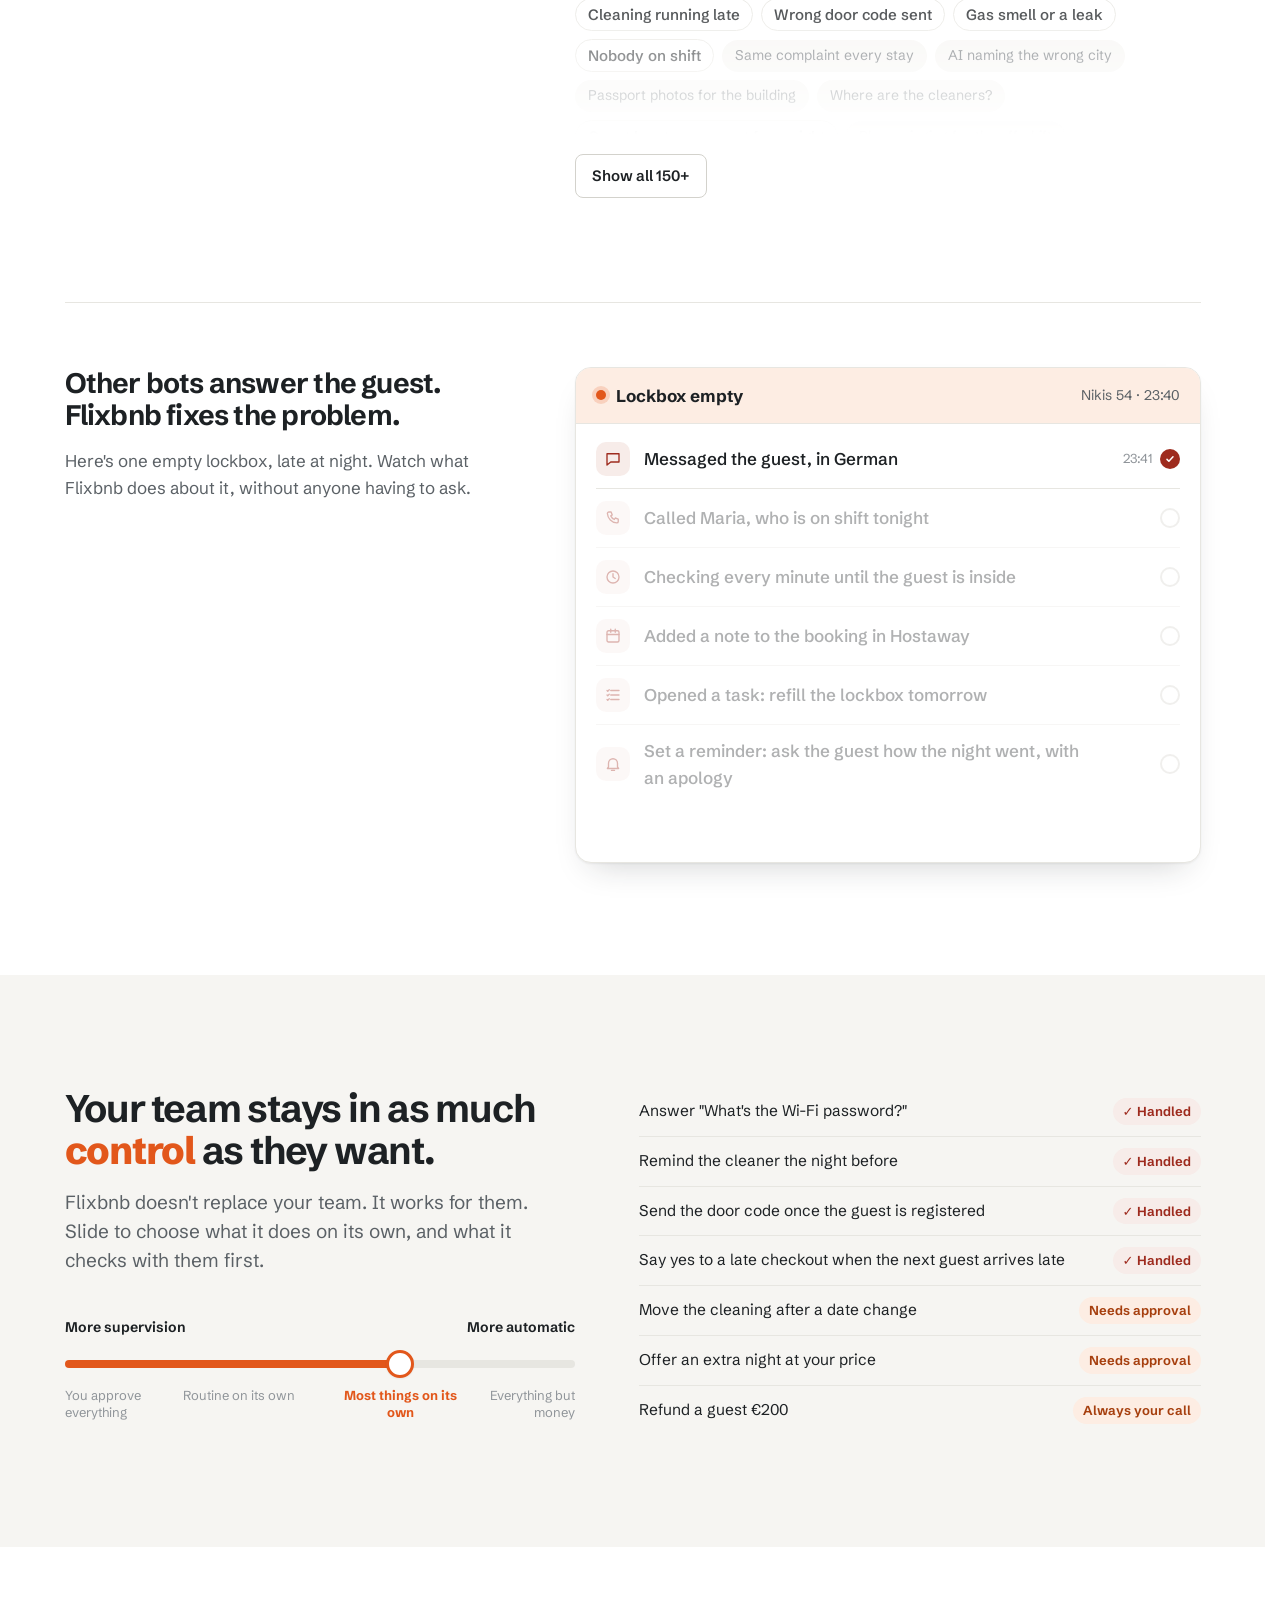
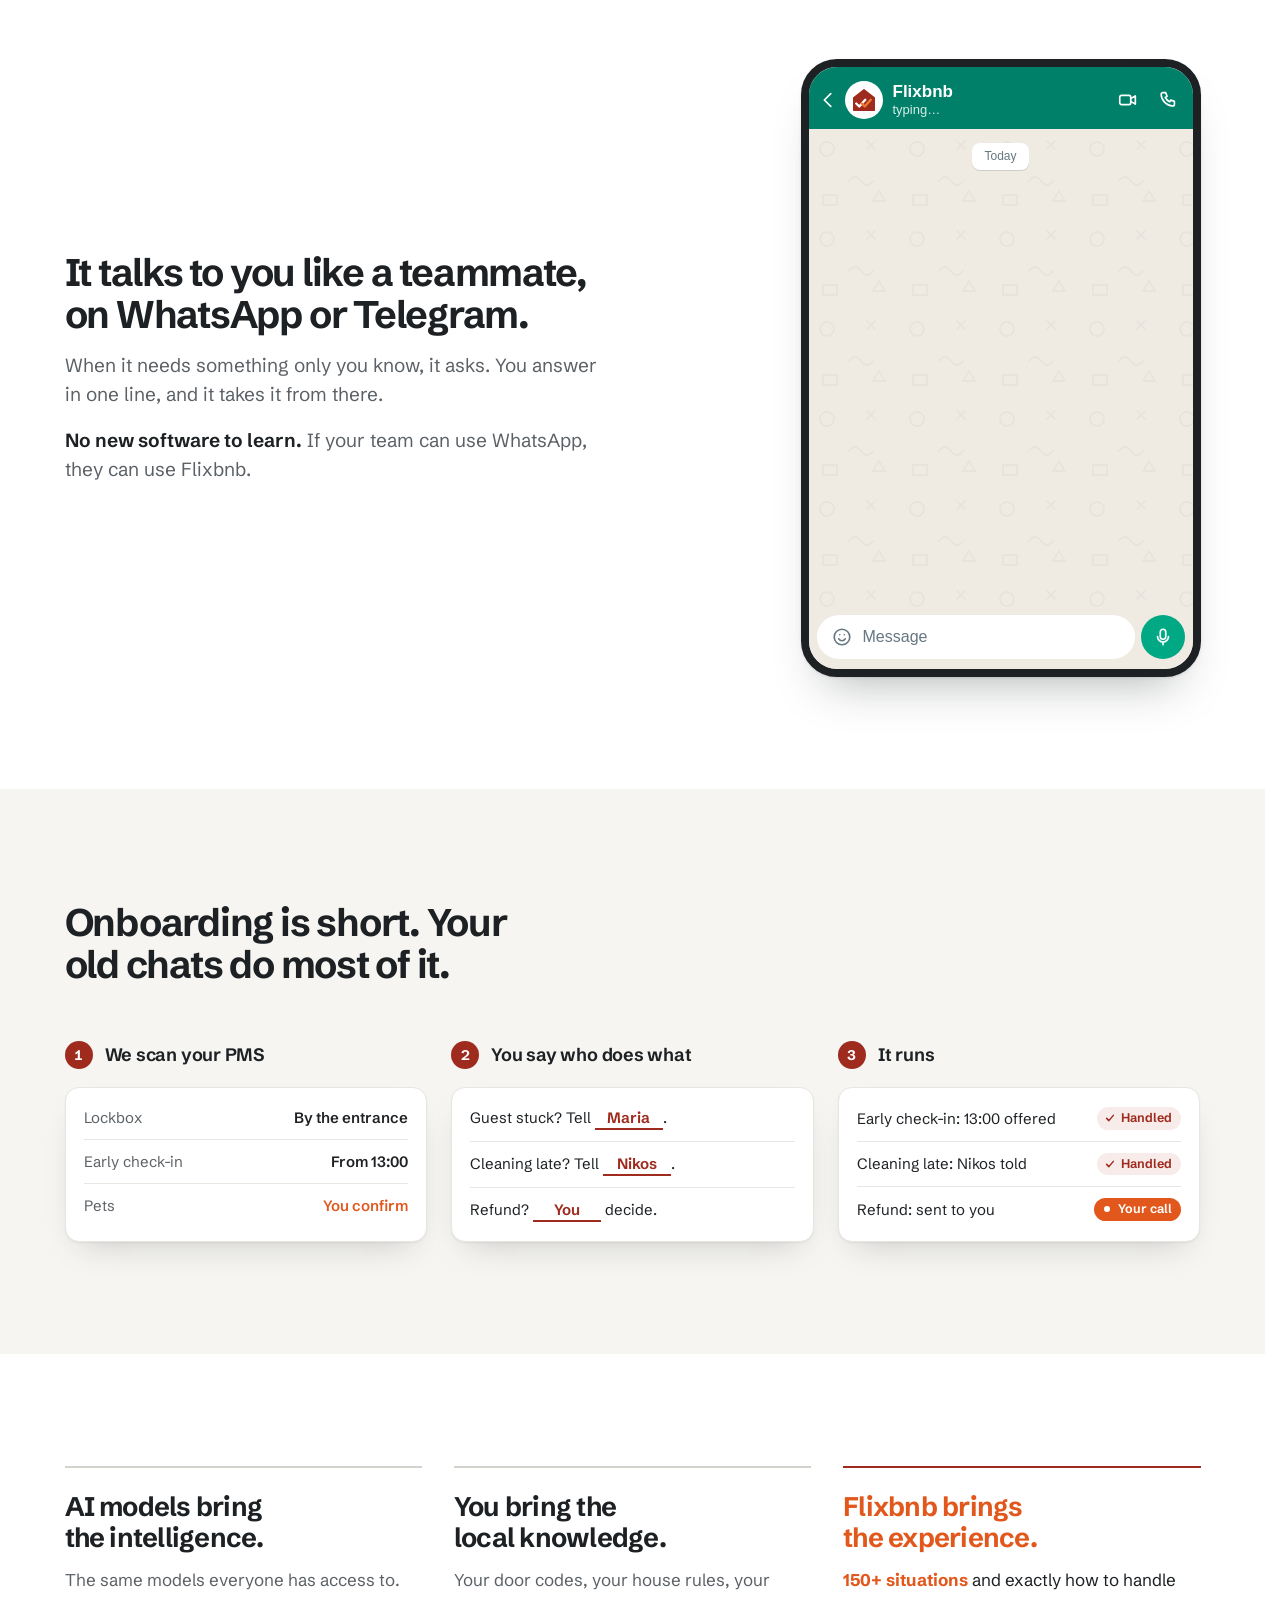
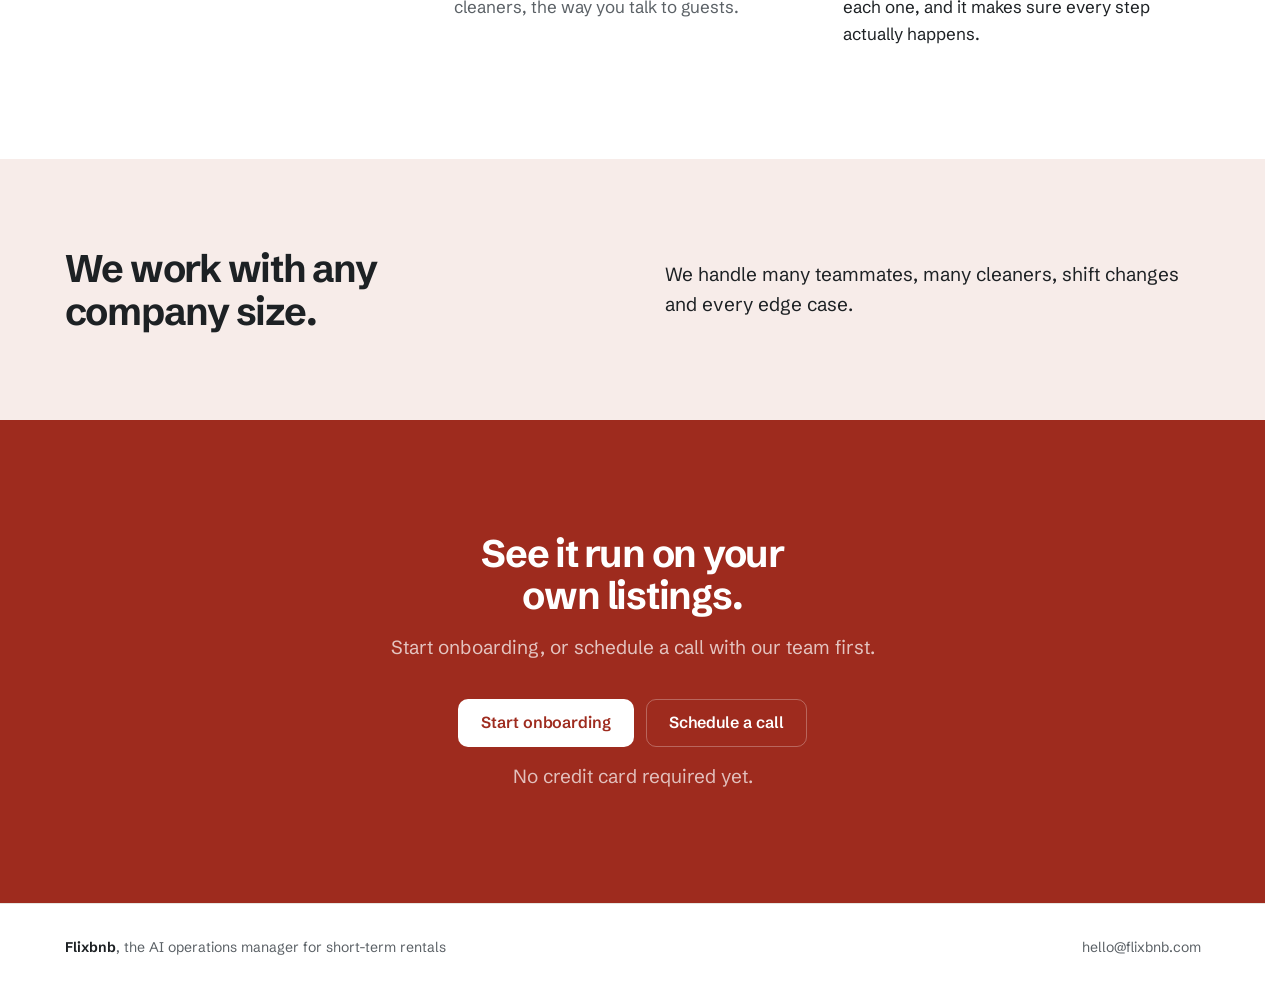
==== commit 1f1bcc6b: "Spanish, French and Polish versions with flag switcher; translated film - /es/ /fr/ /pl/ generated f" ====
--- a/index.html
+++ b/index.html
@@ -10,11 +10,16 @@
   <link rel="preconnect" href="https://fonts.gstatic.com" crossorigin />
   <link href="https://fonts.googleapis.com/css2?family=Kalam:wght@400;700&family=Schibsted+Grotesk:wght@400..800&display=swap" rel="stylesheet" />
 
-  <link rel="icon" type="image/svg+xml" href="favicon.svg?v=2" />
-  <link rel="icon" type="image/png" sizes="32x32" href="favicon-32.png?v=2" />
-  <link rel="icon" type="image/png" sizes="192x192" href="icon-192.png?v=2" />
-  <link rel="apple-touch-icon" href="apple-touch-icon.png?v=2" />
-  <link rel="stylesheet" href="styles.css?v=20261124d" />
+  <link rel="icon" type="image/svg+xml" href="/favicon.svg?v=2" />
+  <link rel="icon" type="image/png" sizes="32x32" href="/favicon-32.png?v=2" />
+  <link rel="icon" type="image/png" sizes="192x192" href="/icon-192.png?v=2" />
+  <link rel="apple-touch-icon" href="/apple-touch-icon.png?v=2" />
+  <link rel="alternate" hreflang="en" href="https://flixbnb.com/" />
+  <link rel="alternate" hreflang="es" href="https://flixbnb.com/es/" />
+  <link rel="alternate" hreflang="fr" href="https://flixbnb.com/fr/" />
+  <link rel="alternate" hreflang="pl" href="https://flixbnb.com/pl/" />
+  <link rel="alternate" hreflang="x-default" href="https://flixbnb.com/" />
+  <link rel="stylesheet" href="/styles.css?v=20261124f" />
 </head>
 <body>
 
@@ -30,6 +35,12 @@
         <a href="#knows">What we know</a>
         <a href="#setup">How it works</a>
         <a href="mailto:hello@flixbnb.com?subject=Start%20onboarding" class="btn btn-small" data-lead="onboarding">Start onboarding</a>
+      </nav>
+      <nav class="langs" aria-label="Language">
+        <a href="/" hreflang="en" lang="en" class="is-on" aria-current="page" title="English"><svg viewBox="0 0 60 30" width="24" height="16" aria-hidden="true"><clipPath id="uk-c"><path d="M0 0v30h60V0z"/></clipPath><clipPath id="uk-t"><path d="M30 15h30v15zv15H0zH0V0zV0h30z"/></clipPath><g clip-path="url(#uk-c)"><path d="M0 0v30h60V0z" fill="#012169"/><path d="M0 0l60 30m0-30L0 30" stroke="#fff" stroke-width="6"/><path d="M0 0l60 30m0-30L0 30" clip-path="url(#uk-t)" stroke="#C8102E" stroke-width="4"/><path d="M30 0v30M0 15h60" stroke="#fff" stroke-width="10"/><path d="M30 0v30M0 15h60" stroke="#C8102E" stroke-width="6"/></g></svg><span class="visually-hidden">English</span></a>
+        <a href="/es/" hreflang="es" lang="es" title="Español"><svg viewBox="0 0 3 2" width="24" height="16" aria-hidden="true"><path fill="#AA151B" d="M0 0h3v2H0z"/><path fill="#F1BF00" d="M0 .5h3v1H0z"/></svg><span class="visually-hidden">Español</span></a>
+        <a href="/fr/" hreflang="fr" lang="fr" title="Français"><svg viewBox="0 0 3 2" width="24" height="16" aria-hidden="true"><path fill="#002654" d="M0 0h1v2H0z"/><path fill="#fff" d="M1 0h1v2H1z"/><path fill="#CE1126" d="M2 0h1v2H2z"/></svg><span class="visually-hidden">Français</span></a>
+        <a href="/pl/" hreflang="pl" lang="pl" title="Polski"><svg viewBox="0 0 8 5" width="24" height="16" aria-hidden="true"><path fill="#fff" d="M0 0h8v2.5H0z"/><path fill="#DC143C" d="M0 2.5h8V5H0z"/></svg><span class="visually-hidden">Polski</span></a>
       </nav>
     </div>
   </header>
@@ -345,6 +356,7 @@
         <script>
           // The control slider: each task is handled on its own once the slider reaches its level; the rest go to your team.
           (function () {
+            var t = function (k) { return (window.FLX_T && window.FLX_T[k]) || k; };
             var range = document.getElementById('control-level');
             var items = Array.prototype.slice.call(document.querySelectorAll('.control-list li'));
             var stops = Array.prototype.slice.call(document.querySelectorAll('.control-stops li'));
@@ -353,7 +365,7 @@
               items.forEach(function (li) {
                 var auto = v >= +li.dataset.at;
                 li.dataset.state = auto ? 'auto' : 'you';
-                li.querySelector('.control-st').textContent = auto ? 'Handled' : (li.dataset.at === '9' ? 'Always your call' : 'Needs approval');
+                li.querySelector('.control-st').textContent = t(auto ? 'Handled' : (li.dataset.at === '9' ? 'Always your call' : 'Needs approval'));
               });
               stops.forEach(function (s, i) { s.classList.toggle('is-on', i === v); });
               range.setAttribute('aria-valuetext', stops[v].textContent);
@@ -378,7 +390,7 @@
         <figure class="chat wa" aria-label="Example WhatsApp chat with Flixbnb">
           <div class="wa-head">
             <svg class="wa-ico" viewBox="0 0 24 24" aria-hidden="true" width="24" height="24"><path d="M15 5l-7 7 7 7"/></svg>
-            <span class="chat-avatar" aria-hidden="true"><img src="favicon.svg" alt=""></span>
+            <span class="chat-avatar" aria-hidden="true"><img src="/favicon.svg" alt=""></span>
             <span class="wa-who"><span class="chat-name">Flixbnb</span><span class="wa-status"><span class="wa-online">online</span><span class="wa-typing">typing…</span></span></span>
             <svg class="wa-ico" viewBox="0 0 24 24" aria-hidden="true" width="24" height="24"><rect x="3" y="7" width="12" height="10" rx="2"/><path d="M15 10.5l5-3v9l-5-3"/></svg>
             <svg class="wa-ico" viewBox="0 0 24 24" aria-hidden="true" width="24" height="24"><path d="M6.5 4h3l1.5 4-2 1.2a10 10 0 0 0 4.8 4.8L15 12l4 1.5v3A2 2 0 0 1 17 18.5 13.5 13.5 0 0 1 4.5 6 2 2 0 0 1 6.5 4z"/></svg>
@@ -547,7 +559,7 @@
     </div>
   </dialog>
 
-  <script src="script.js?v=20261124d" defer></script>
-  <script src="film.js?v=20261124d" defer></script>
+  <script src="/script.js?v=20261124f" defer></script>
+  <script src="/film.js?v=20261124f" defer></script>
 </body>
 </html>
--- a/styles.css
+++ b/styles.css
@@ -193,6 +193,20 @@
 }
 
 .nav-links { display: flex; align-items: center; gap: 28px; font-size: 0.9375rem; }
+.nav .wrap > .nav-links { margin-left: auto; }
+.langs { display: flex; align-items: center; gap: 6px; margin-left: 20px; }
+.langs a {
+  display: grid;
+  place-items: center;
+  padding: 5px;
+  border-radius: 7px;
+  border: 1.5px solid transparent;
+  opacity: 0.75;
+  transition: opacity 0.15s, border-color 0.15s;
+}
+.langs a:hover { opacity: 1; }
+.langs a.is-on { opacity: 1; border-color: var(--ink); }
+.langs svg { display: block; width: 24px; height: 16px; border-radius: 2px; box-shadow: 0 0 0 1px rgba(29, 33, 36, 0.14); }
 .nav-links a:not(.btn) { text-decoration: none; color: var(--ink-soft); transition: color 0.15s; }
 .nav-links a:not(.btn):hover { color: var(--ink); }
 
@@ -246,6 +260,8 @@
   .video-cue-play svg { width: 12px; height: 12px; fill: var(--white); }
 }
 .hero h1 .line { display: block; }
+/* Spanish, French and Polish run longer: a slightly smaller headline keeps each line on one line */
+.hero h1:lang(es), .hero h1:lang(fr), .hero h1:lang(pl) { font-size: clamp(2rem, 3.1vw, 3rem); }
 .h1-you { display: block; margin-top: 0.1em; color: var(--orange); }
 .hl { color: var(--orange); font-weight: 700; }
 .no-app strong { color: var(--ink); font-weight: 650; }
@@ -1230,7 +1246,9 @@
   .section { padding: 80px 0; }
   .sizes { padding: 72px 0; }
   .nav-links { display: none; }
-  .brand-line { font-size: 0.8125rem; padding-left: 12px; margin-left: 2px; }
+  .brand-line { display: none; }
+  .langs { margin-left: auto; gap: 2px; }
+  .langs a { padding: 6px 4px; }
   .sheet { padding: 28px 14px 10px 54px; transform: rotate(-0.6deg); }
   .sheet::after { left: 40px; }
   .box { left: -44px; width: 18px; height: 18px; }
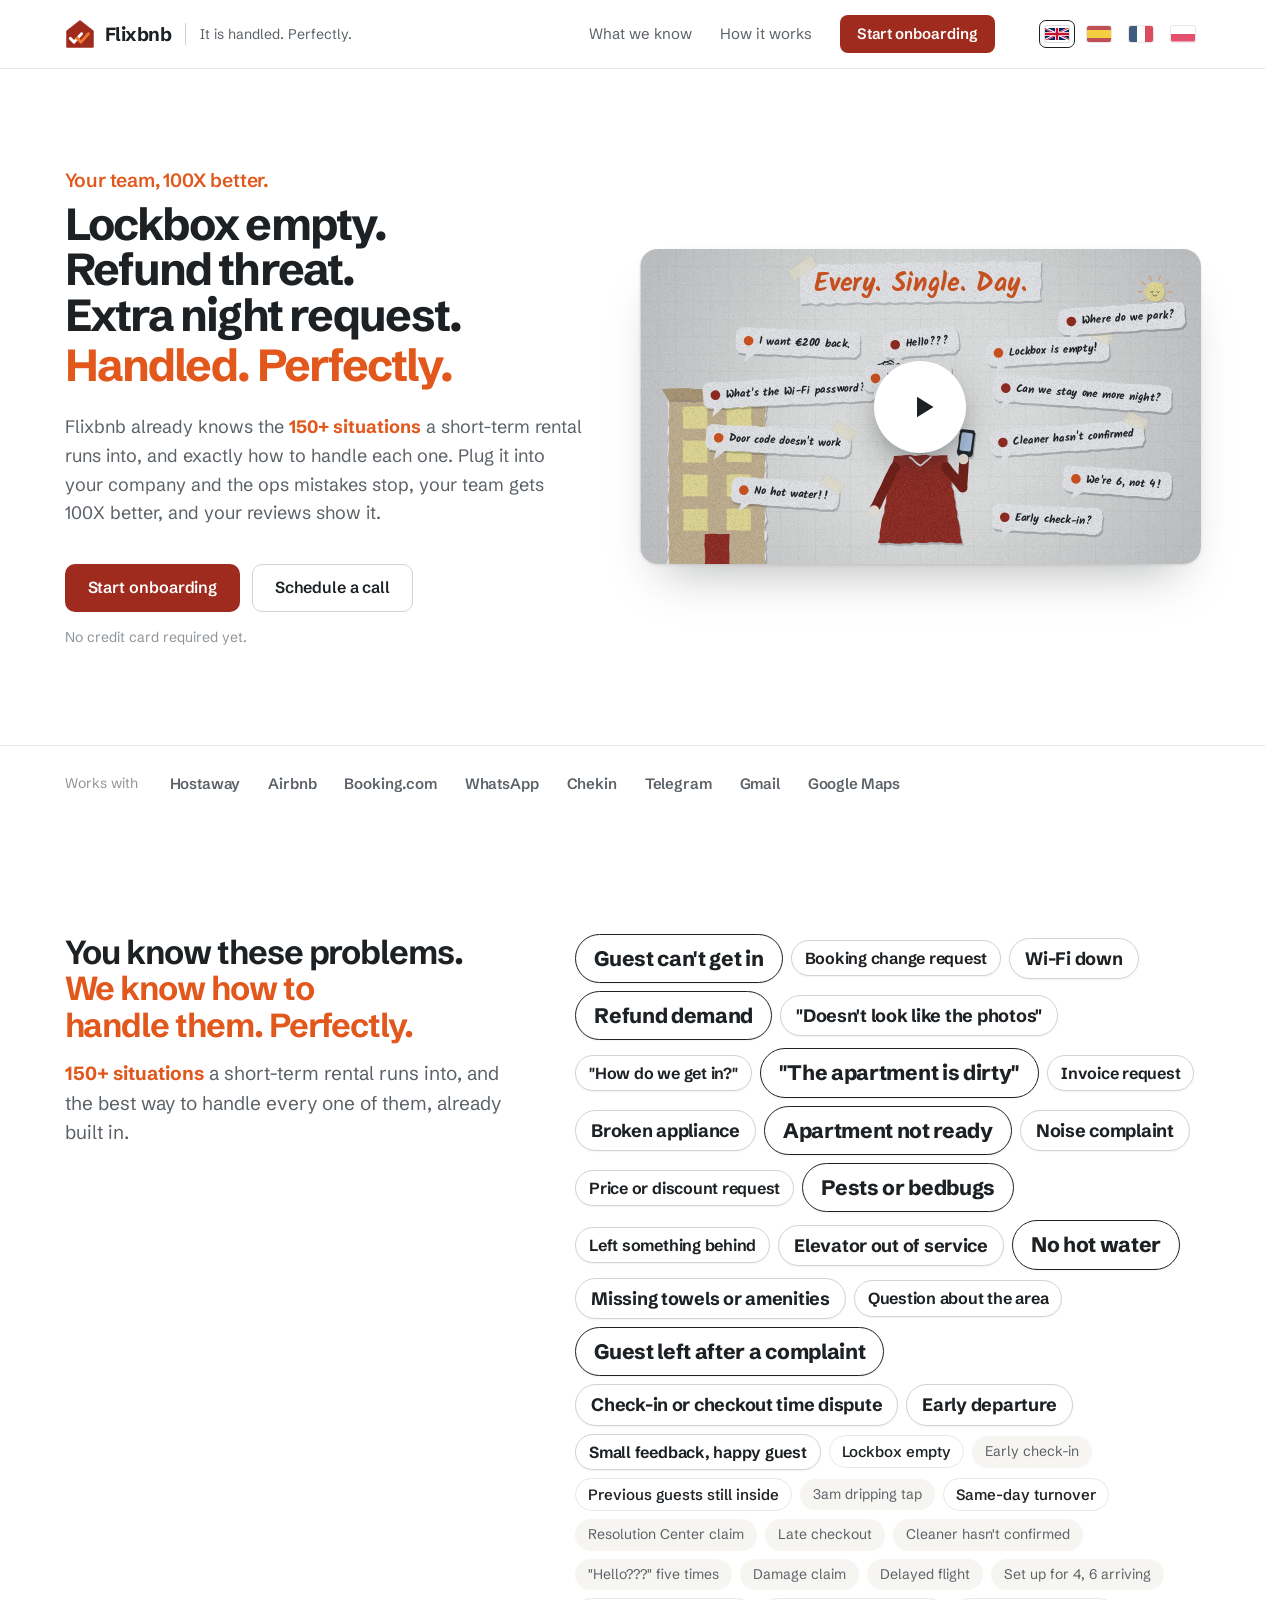
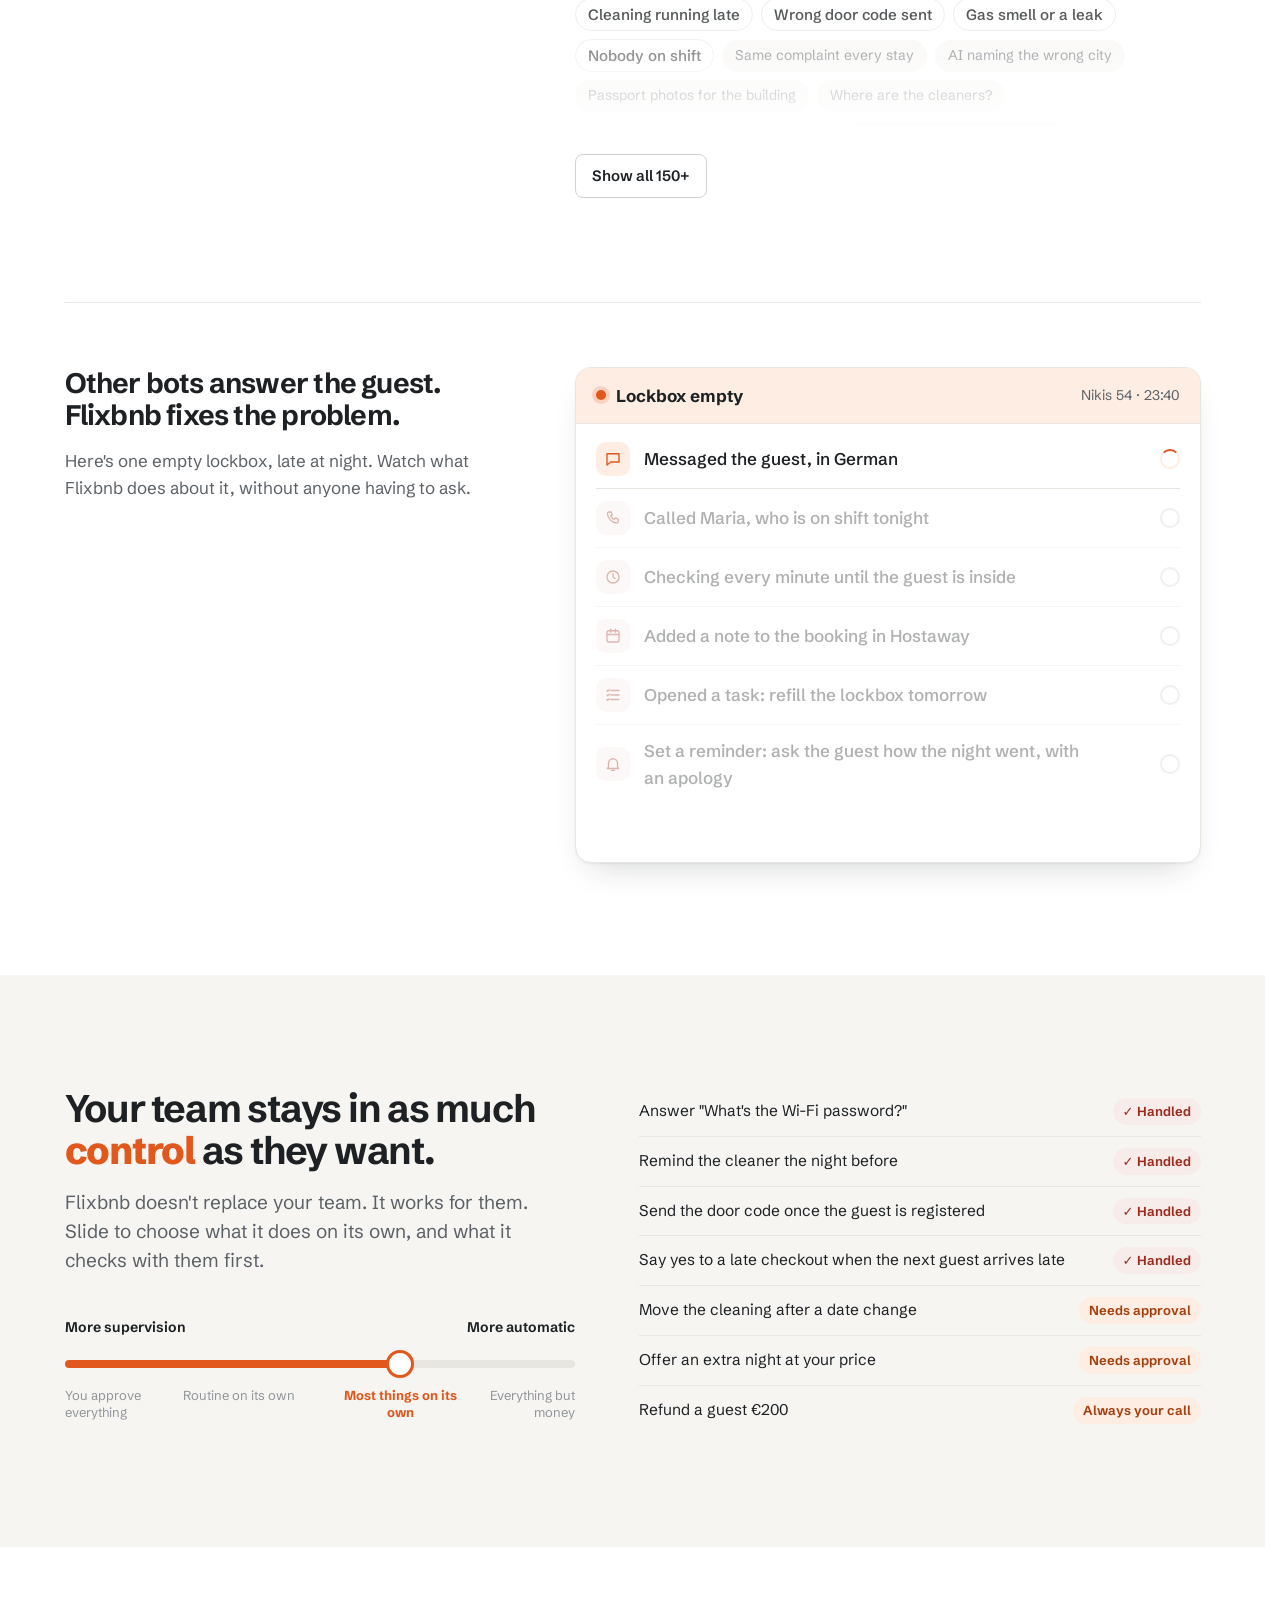
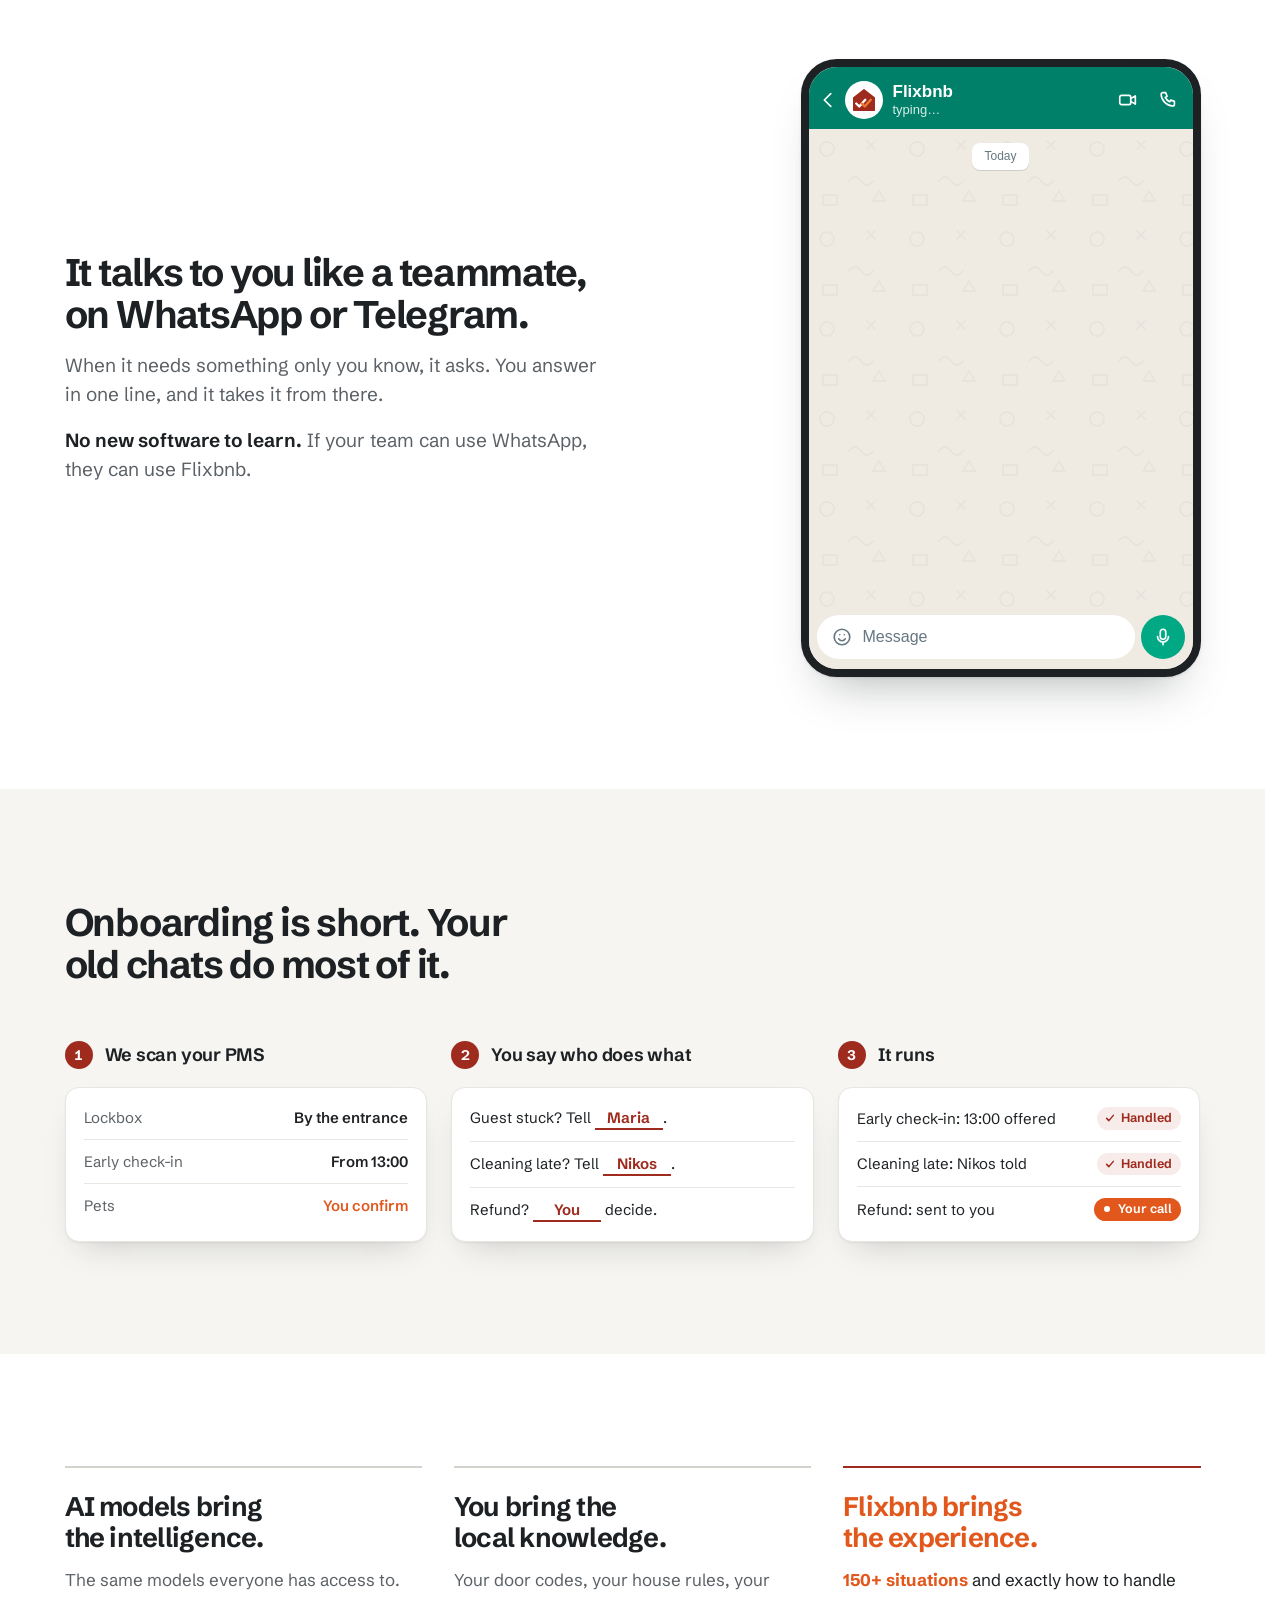
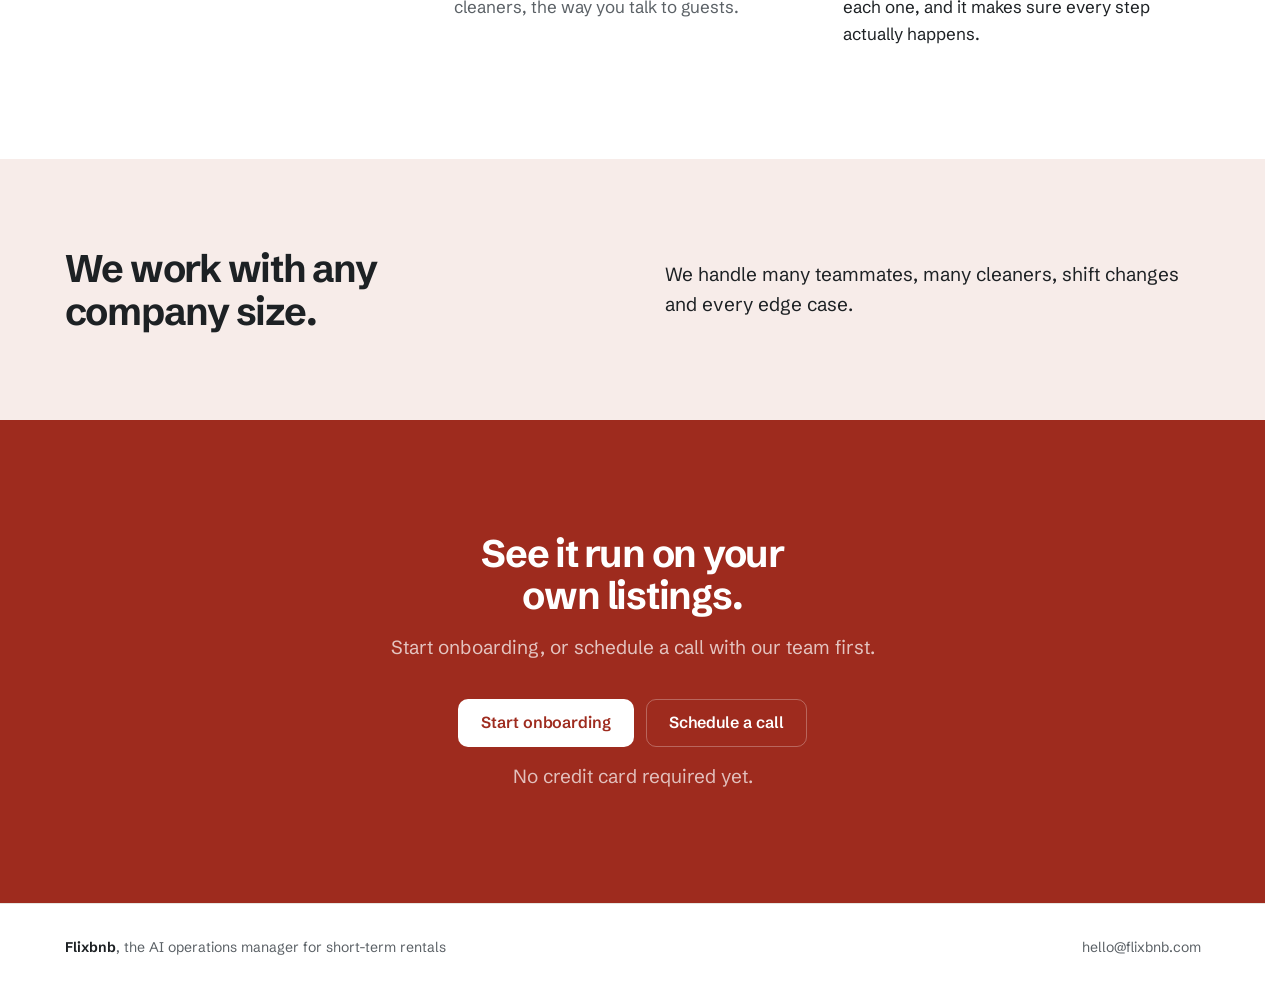
==== commit ffc37243: "Lead form: send through Web3Forms, email fallback on failure Co-Authored-By: Claude Opus 5.5 <norepl" ====
--- a/index.html
+++ b/index.html
@@ -19,7 +19,7 @@
   <link rel="alternate" hreflang="fr" href="https://flixbnb.com/fr/" />
   <link rel="alternate" hreflang="pl" href="https://flixbnb.com/pl/" />
   <link rel="alternate" hreflang="x-default" href="https://flixbnb.com/" />
-  <link rel="stylesheet" href="/styles.css?v=20261124f" />
+  <link rel="stylesheet" href="/styles.css?v=20261126a" />
 </head>
 <body>
 
@@ -559,7 +559,7 @@
     </div>
   </dialog>
 
-  <script src="/script.js?v=20261124f" defer></script>
-  <script src="/film.js?v=20261124f" defer></script>
+  <script src="/script.js?v=20261126a" defer></script>
+  <script src="/film.js?v=20261126a" defer></script>
 </body>
 </html>
--- a/styles.css
+++ b/styles.css
@@ -1207,6 +1207,7 @@
 .field input[aria-invalid]:focus { box-shadow: 0 0 0 3px rgba(194, 32, 122, 0.16); }
 
 .lead-error { margin-top: 14px; font-size: 0.9375rem; font-weight: 550; color: var(--orange); }
+.lead-error a { color: var(--red); text-decoration: underline; white-space: nowrap; }
 .lead-submit { width: 100%; margin-top: 24px; }
 .lead-submit:disabled { opacity: 0.6; cursor: progress; }
 .lead-note { margin-top: 12px; text-align: center; font-size: 0.875rem; color: var(--ink-faint); }
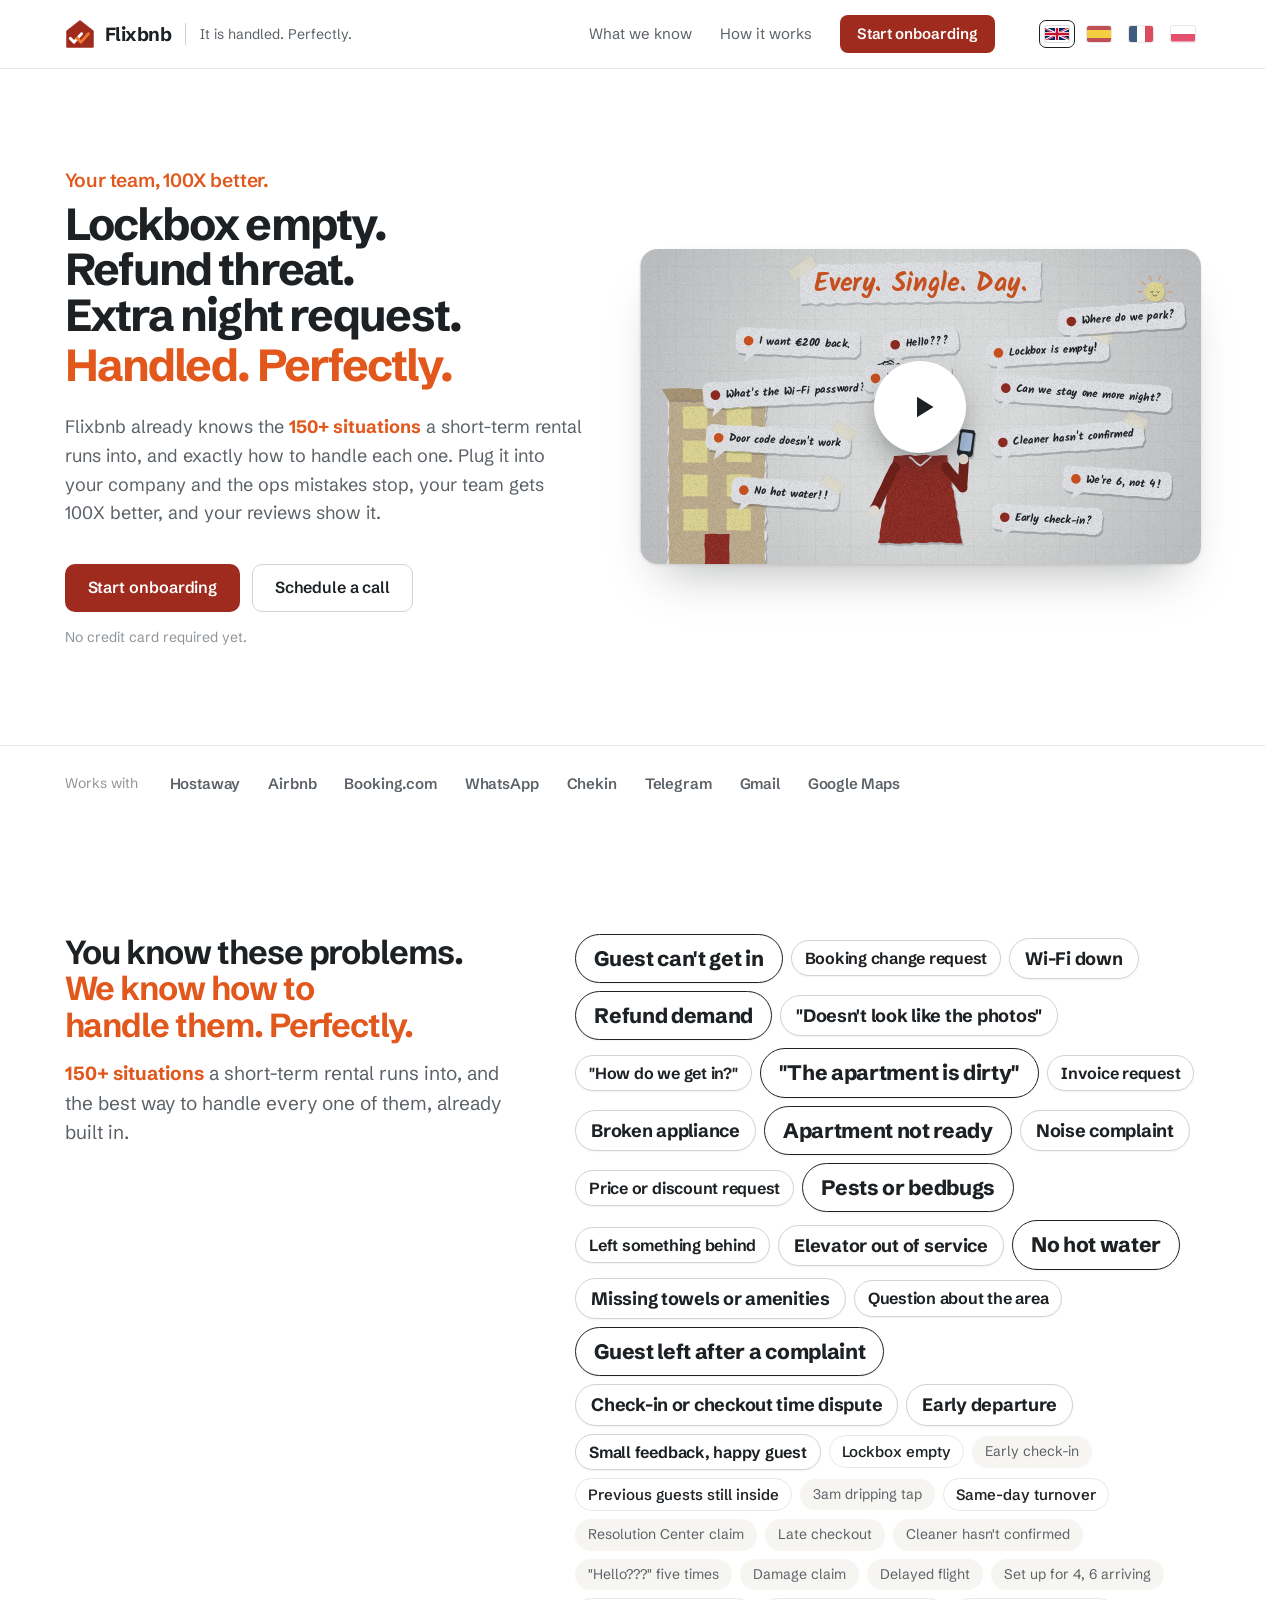
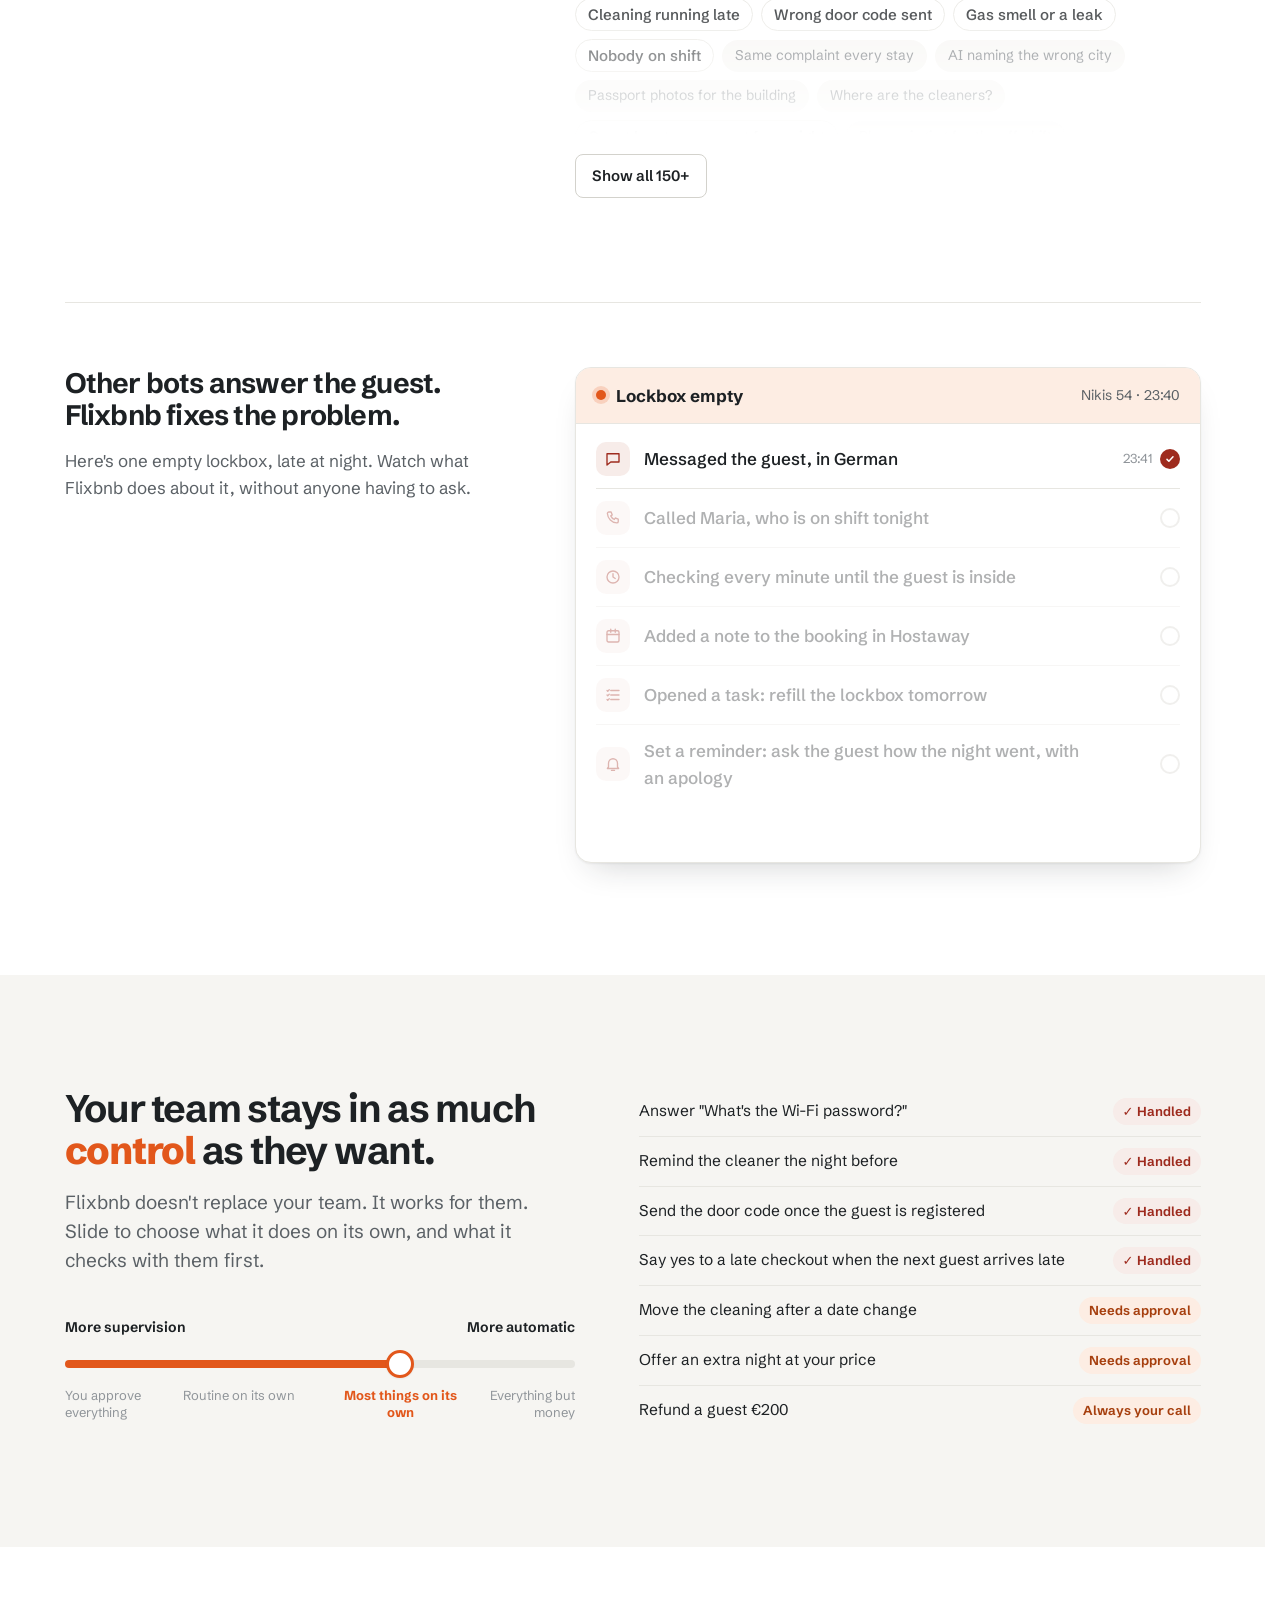
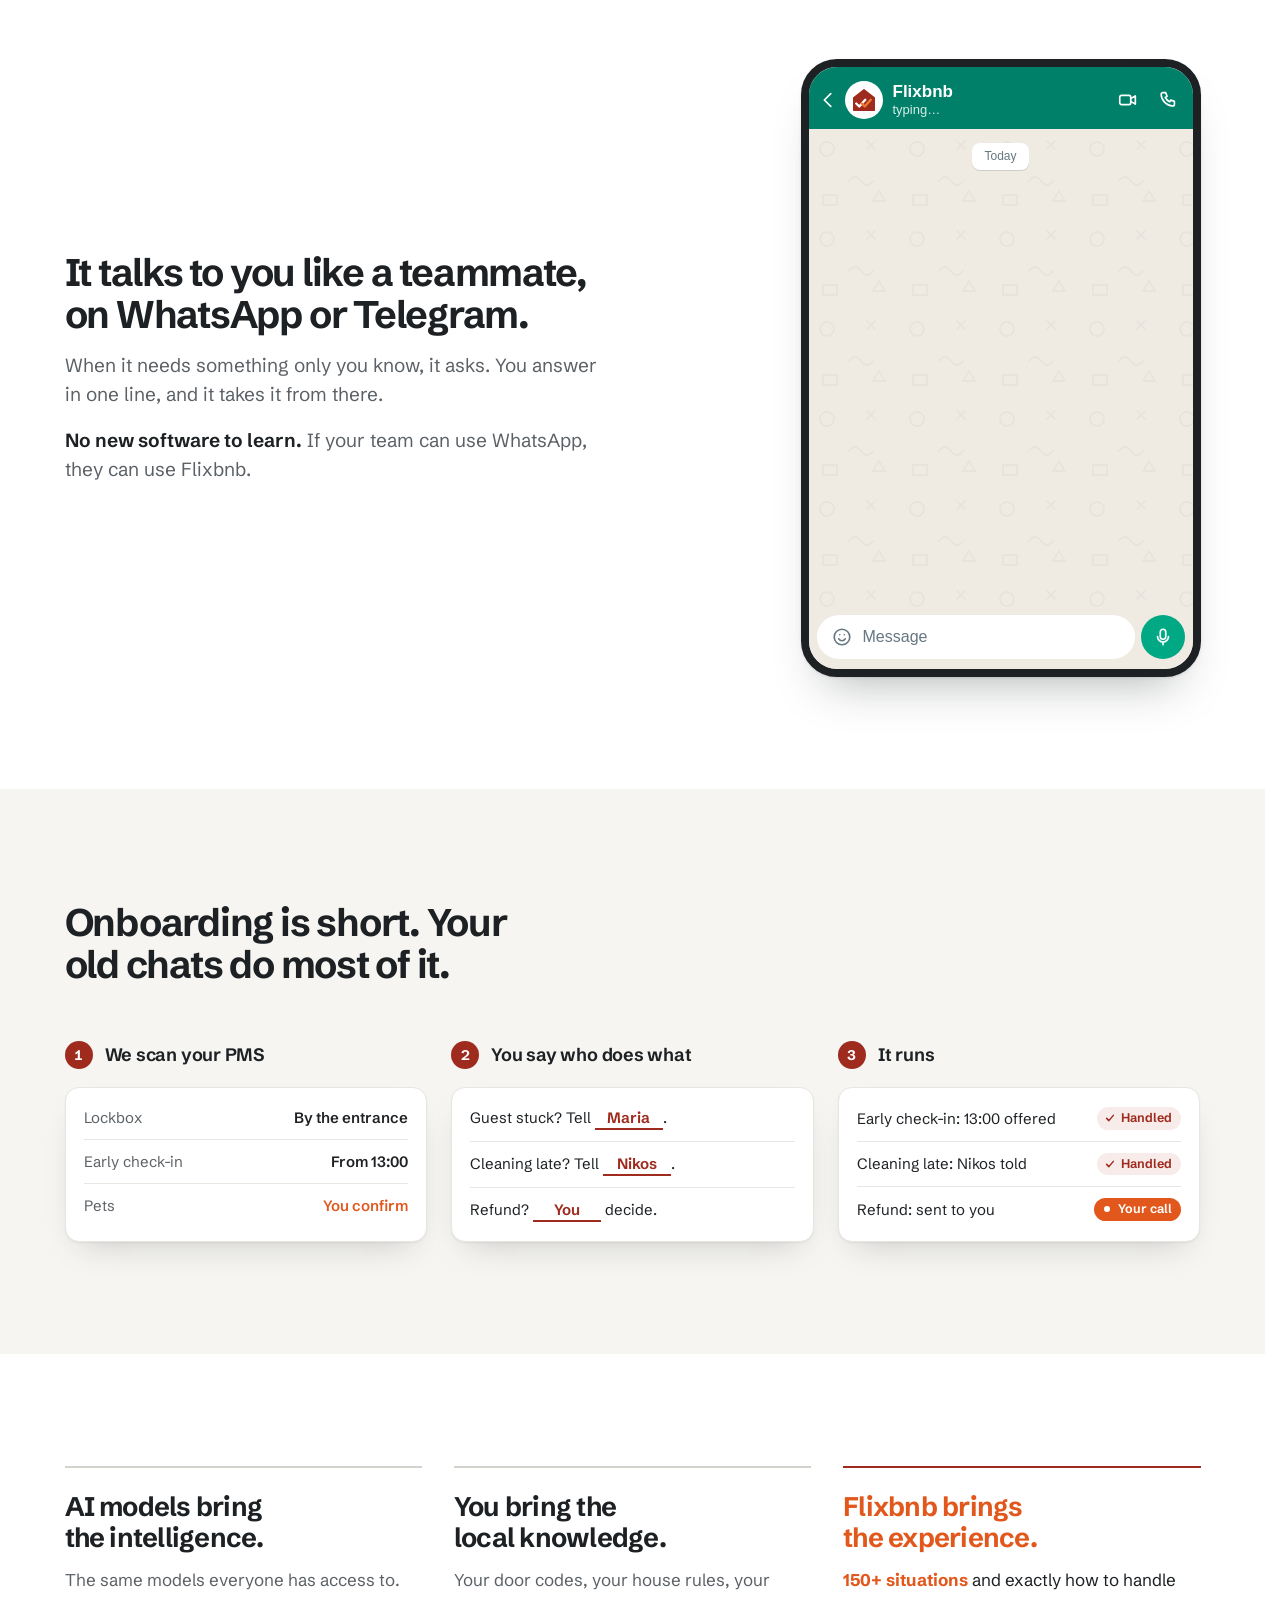
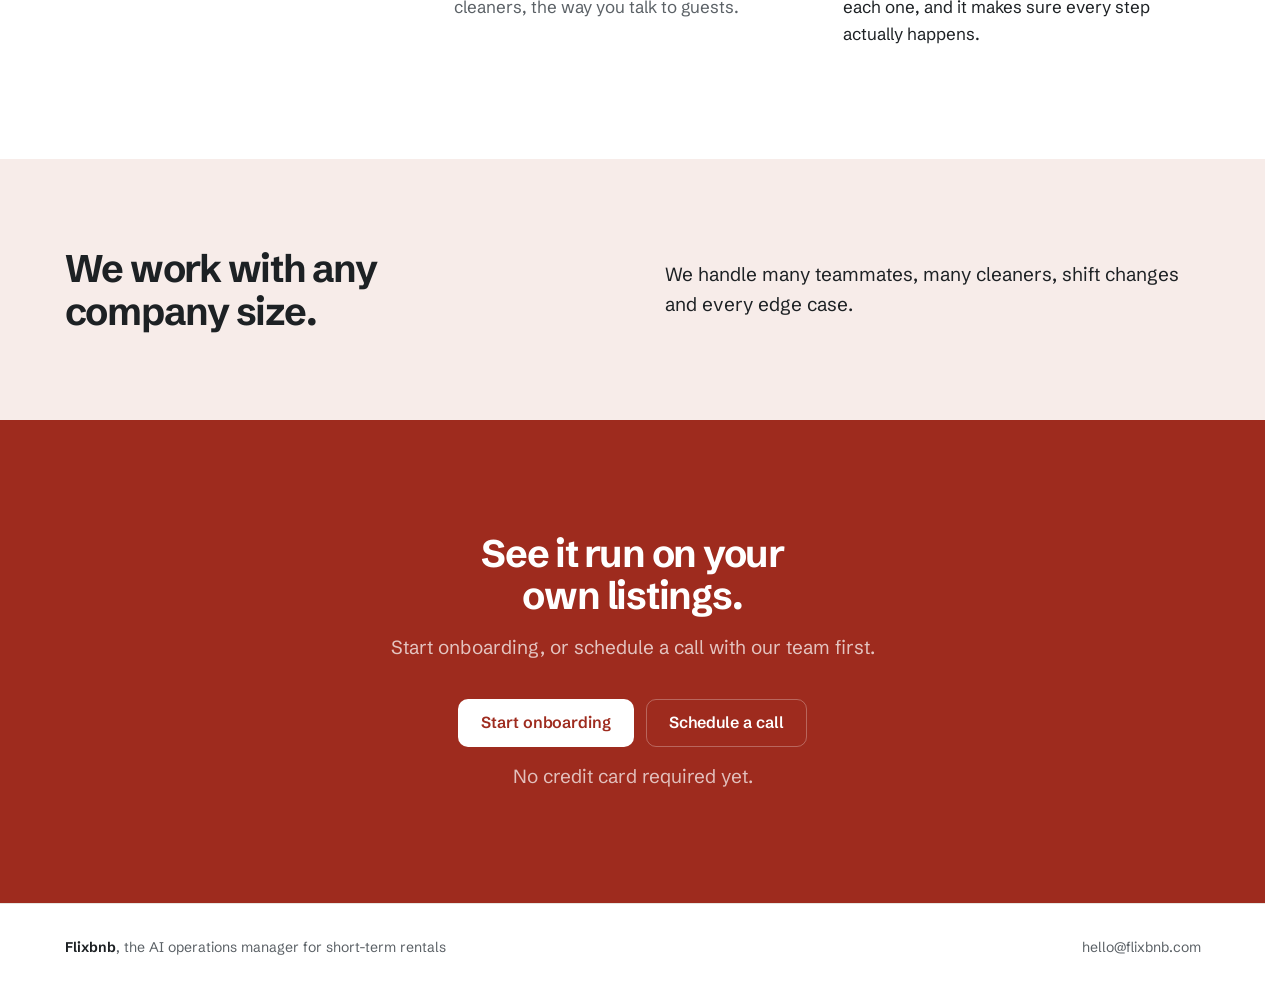
==== commit adf7c492: "Film: add AI narrator (Sage voice) in EN/ES/FR/PL, duck music under it, hold end card to 55s Co-Auth" ====
--- a/index.html
+++ b/index.html
@@ -19,7 +19,7 @@
   <link rel="alternate" hreflang="fr" href="https://flixbnb.com/fr/" />
   <link rel="alternate" hreflang="pl" href="https://flixbnb.com/pl/" />
   <link rel="alternate" hreflang="x-default" href="https://flixbnb.com/" />
-  <link rel="stylesheet" href="/styles.css?v=20261126a" />
+  <link rel="stylesheet" href="/styles.css?v=20261126c" />
 </head>
 <body>
 
@@ -74,7 +74,7 @@
                 <svg class="i-pause" viewBox="0 0 24 24" aria-hidden="true" width="24" height="24"><path d="M8 5v14M16 5v14" /></svg>
                 <svg class="i-play" viewBox="0 0 24 24" aria-hidden="true" width="24" height="24"><path d="M8 5.2v13.6L19 12z" /></svg>
               </button>
-              <input class="film-seek" type="range" min="0" max="52" step="0.05" value="0" aria-label="Position in the film" />
+              <input class="film-seek" type="range" min="0" max="55" step="0.05" value="0" aria-label="Position in the film" />
               <button type="button" class="film-btn film-mute" aria-pressed="false" aria-label="Mute">
                 <svg class="i-sound" viewBox="0 0 24 24" aria-hidden="true" width="24" height="24"><path d="M4 9.5h3.5L12 6v12l-4.5-3.5H4zM15.5 9a4 4 0 0 1 0 6M18 6.5a7.5 7.5 0 0 1 0 11" /></svg>
                 <svg class="i-muted" viewBox="0 0 24 24" aria-hidden="true" width="24" height="24"><path d="M4 9.5h3.5L12 6v12l-4.5-3.5H4zM16 9.5l5 5M21 9.5l-5 5" /></svg>
@@ -559,7 +559,7 @@
     </div>
   </dialog>
 
-  <script src="/script.js?v=20261126a" defer></script>
-  <script src="/film.js?v=20261126a" defer></script>
+  <script src="/script.js?v=20261126c" defer></script>
+  <script src="/film.js?v=20261126c" defer></script>
 </body>
 </html>
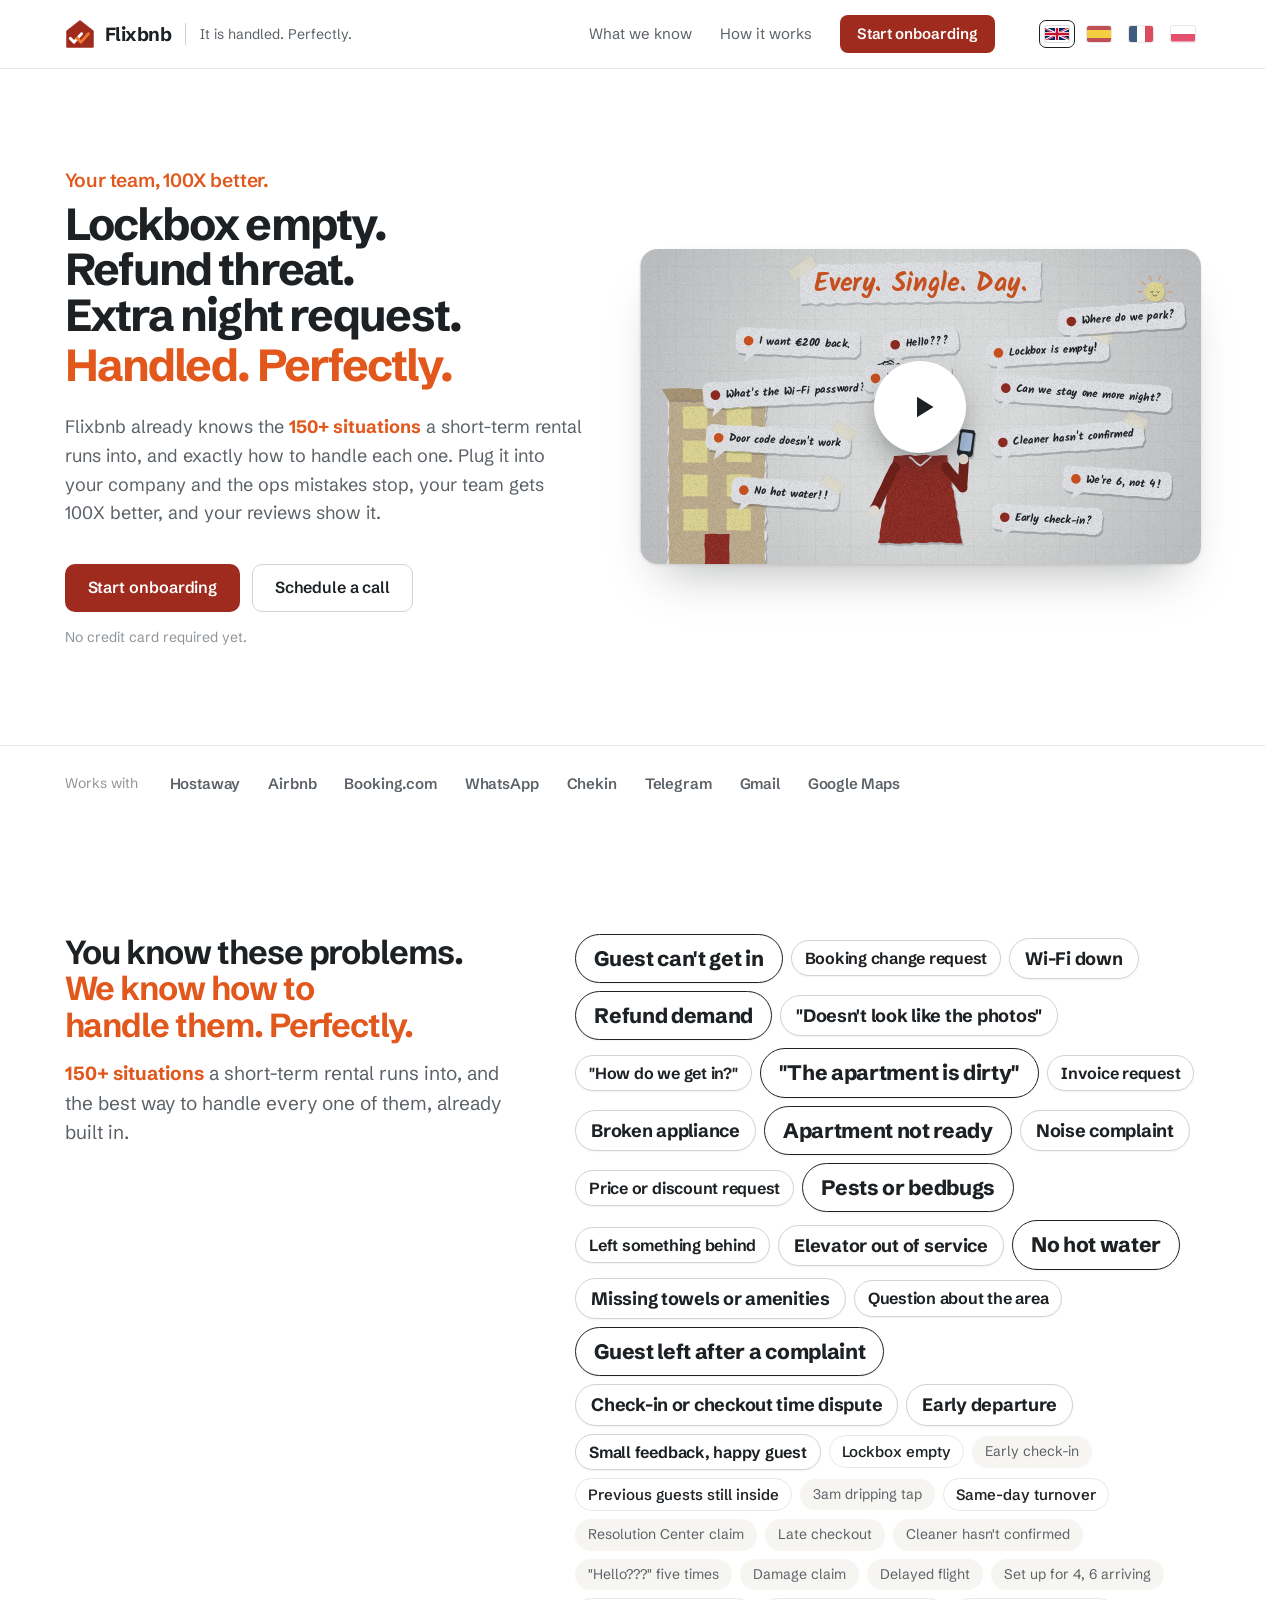
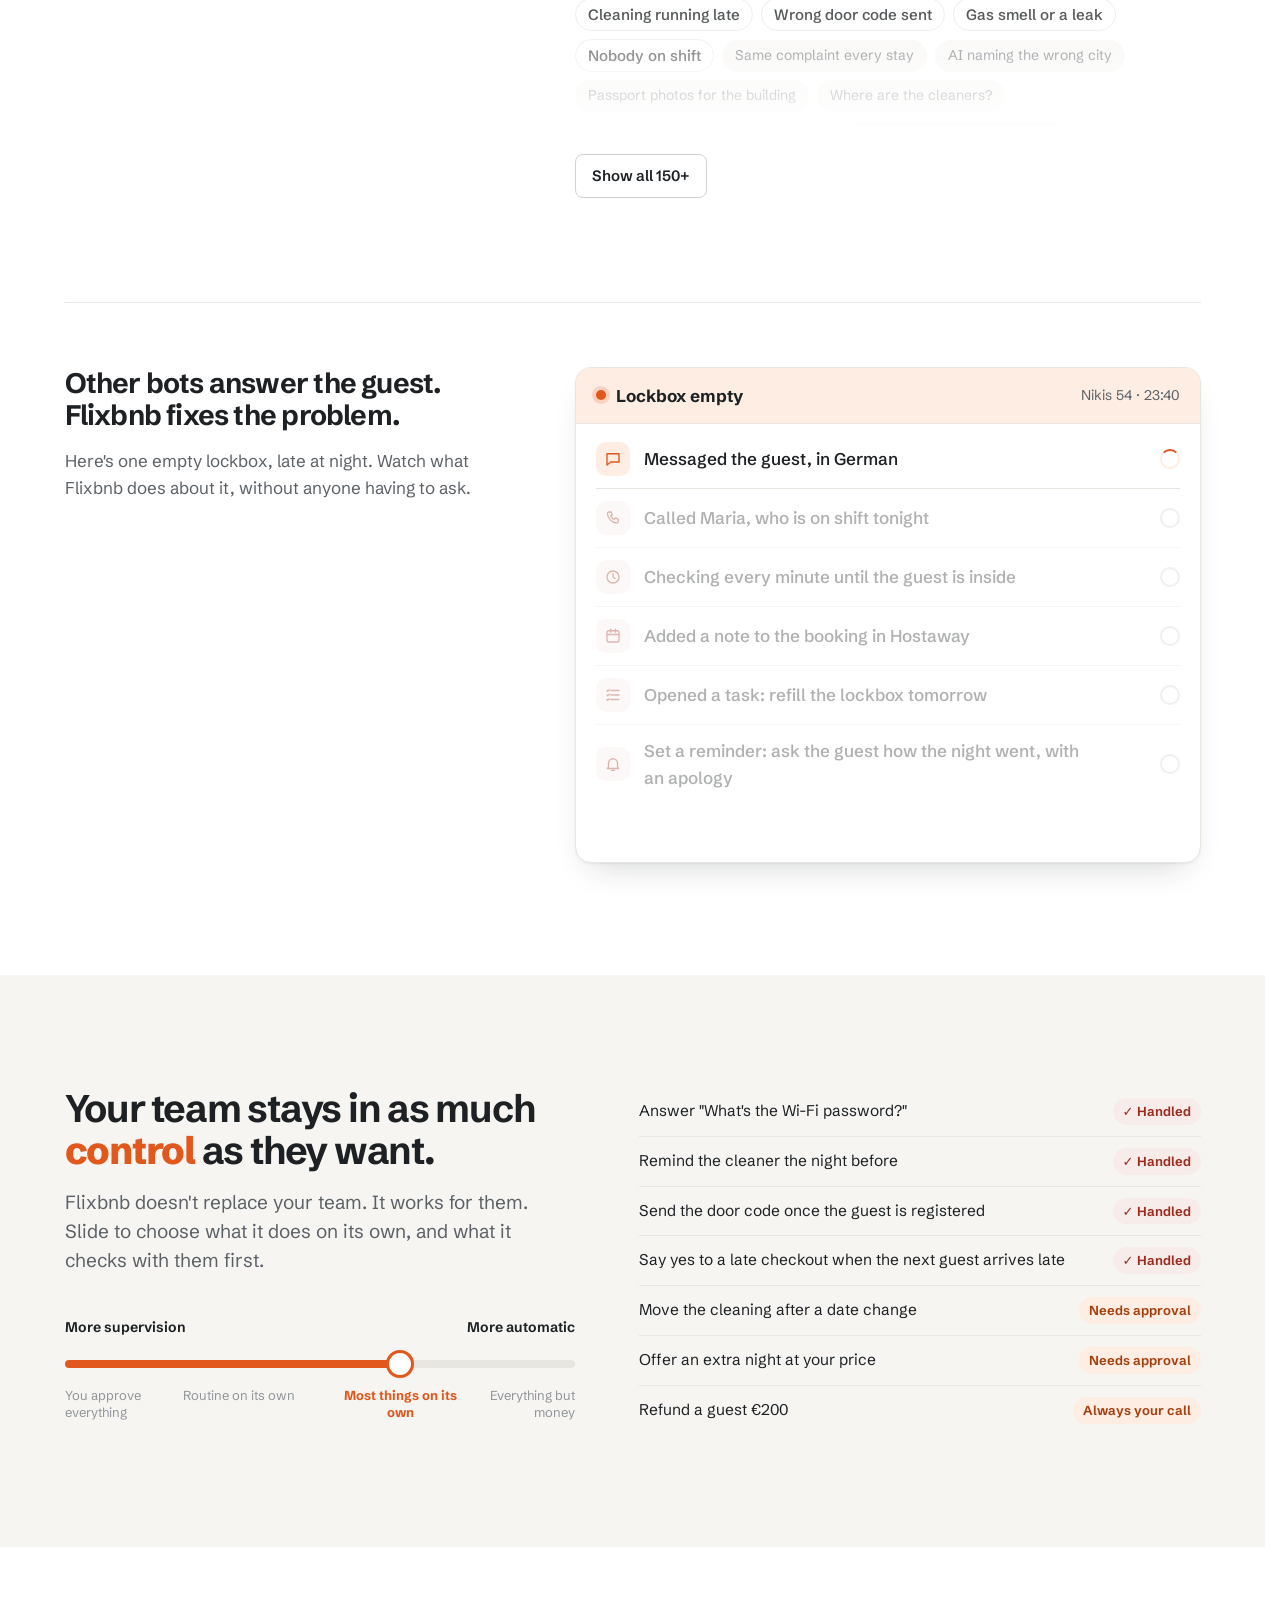
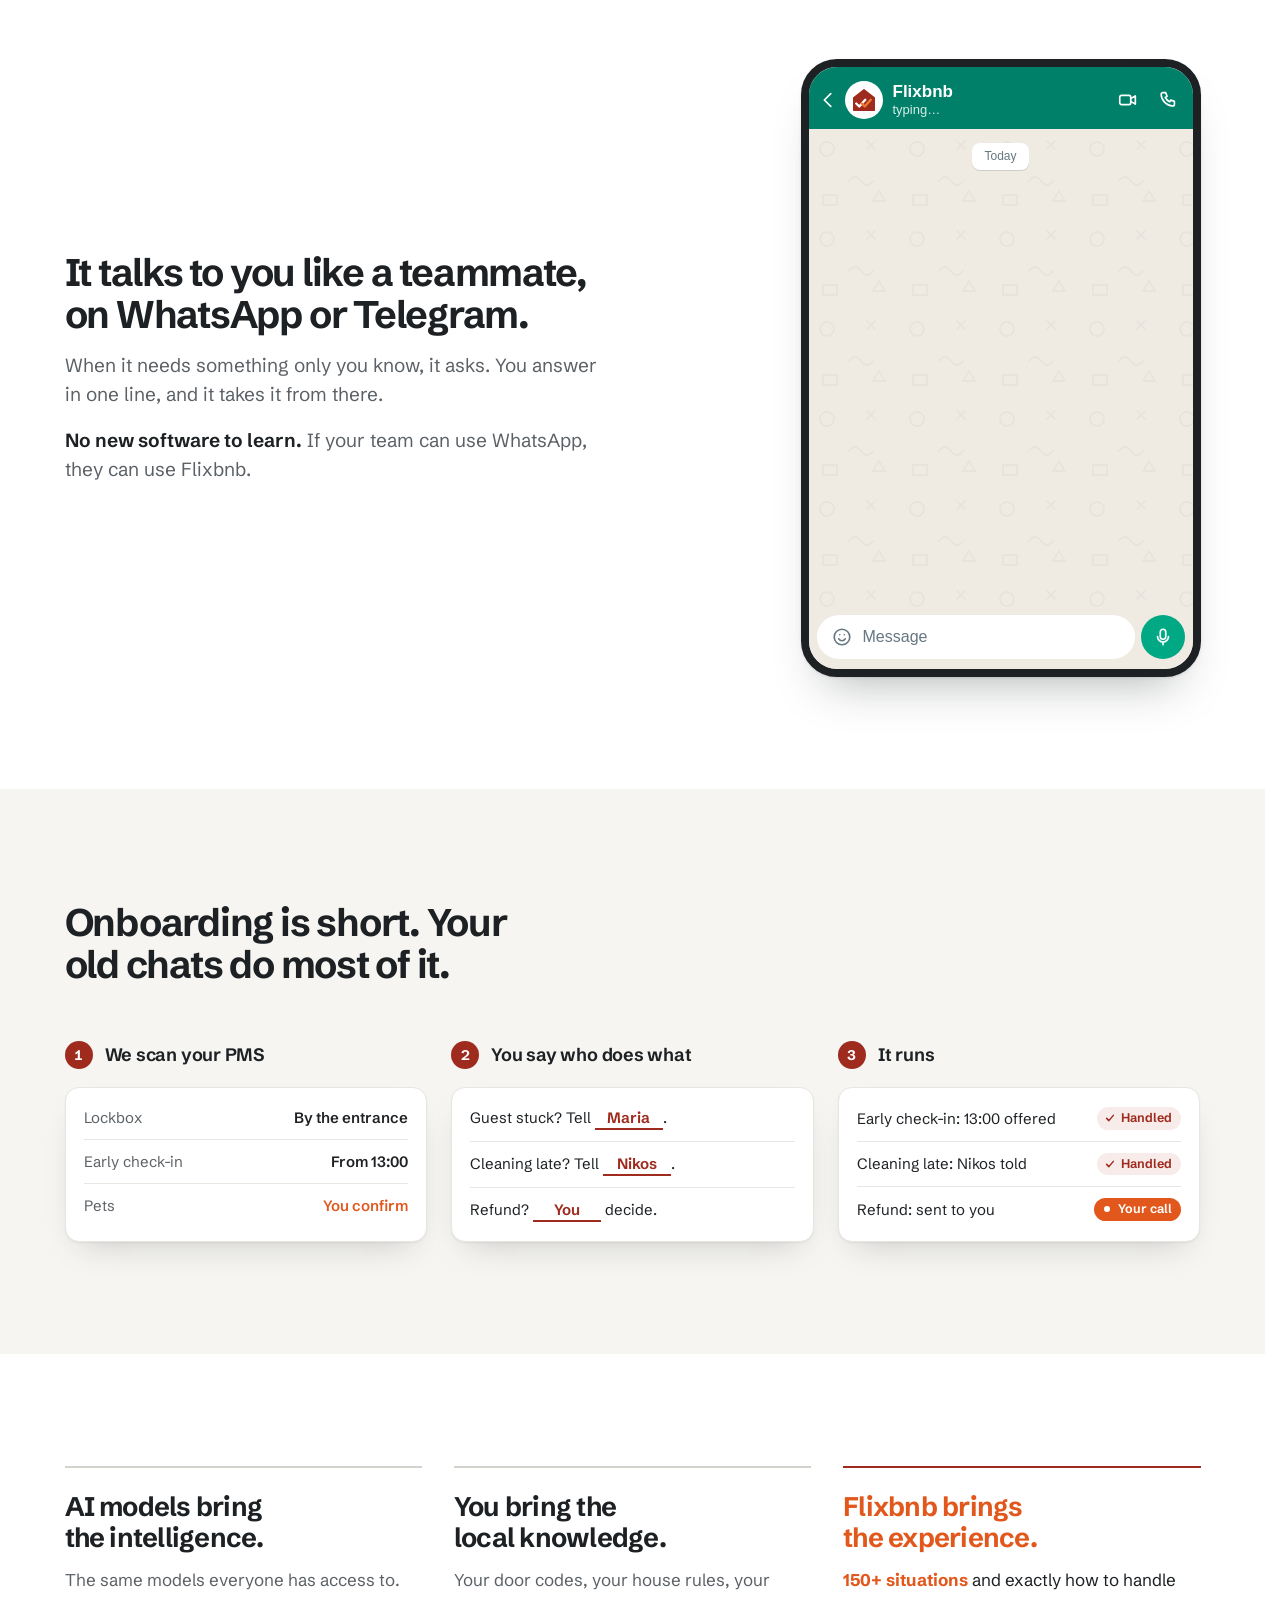
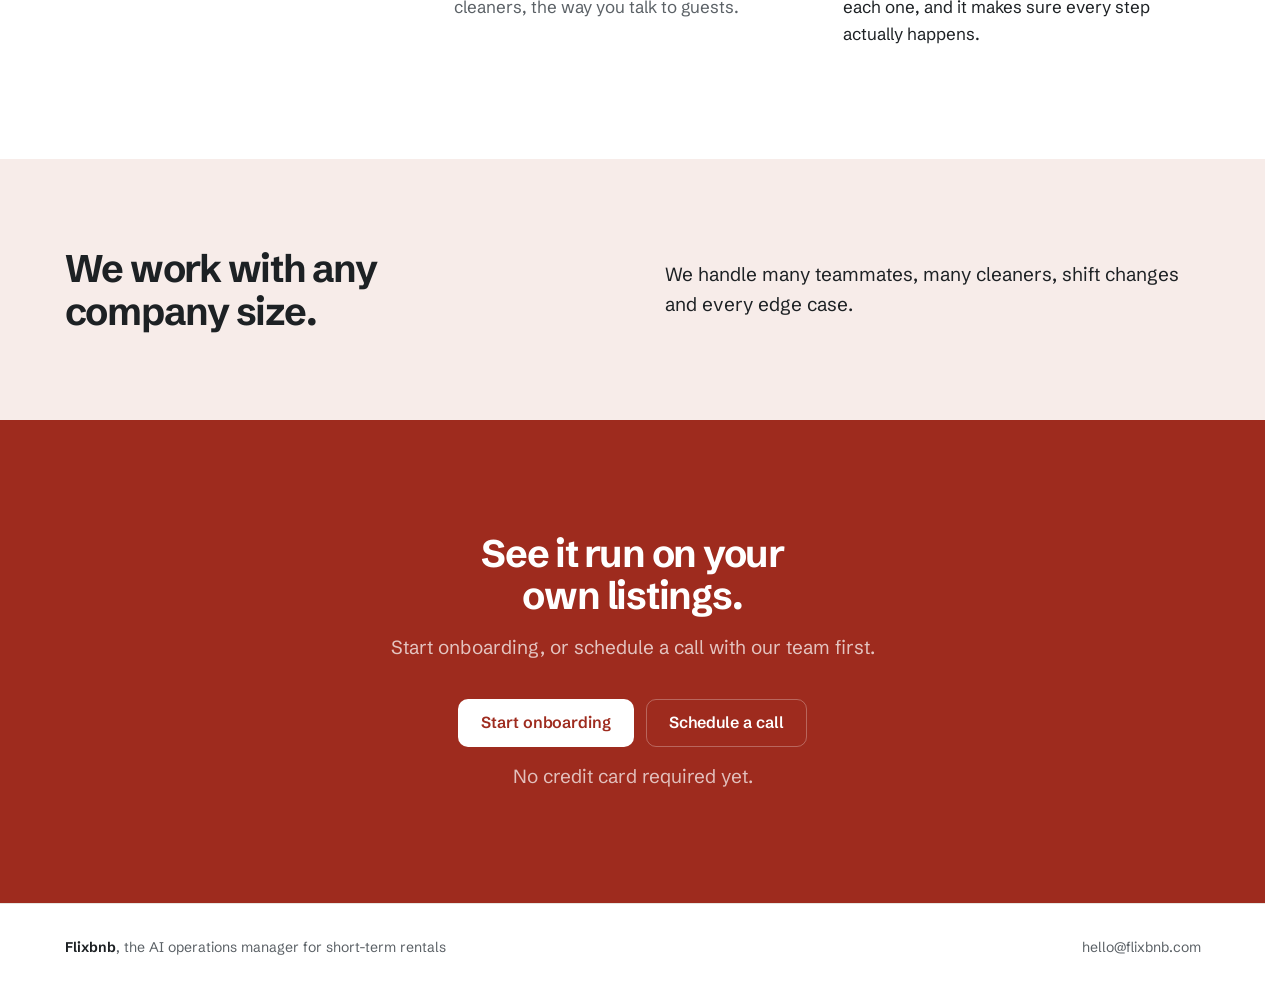
==== commit e9939c59: "Film narration: new script lines, Nova voice Co-Authored-By: Claude Opus 5.5 <noreply@anthropic.com>" ====
--- a/index.html
+++ b/index.html
@@ -19,7 +19,7 @@
   <link rel="alternate" hreflang="fr" href="https://flixbnb.com/fr/" />
   <link rel="alternate" hreflang="pl" href="https://flixbnb.com/pl/" />
   <link rel="alternate" hreflang="x-default" href="https://flixbnb.com/" />
-  <link rel="stylesheet" href="/styles.css?v=20261126c" />
+  <link rel="stylesheet" href="/styles.css?v=20261127a" />
 </head>
 <body>
 
@@ -559,7 +559,7 @@
     </div>
   </dialog>
 
-  <script src="/script.js?v=20261126c" defer></script>
-  <script src="/film.js?v=20261126c" defer></script>
+  <script src="/script.js?v=20261127a" defer></script>
+  <script src="/film.js?v=20261127a" defer></script>
 </body>
 </html>
